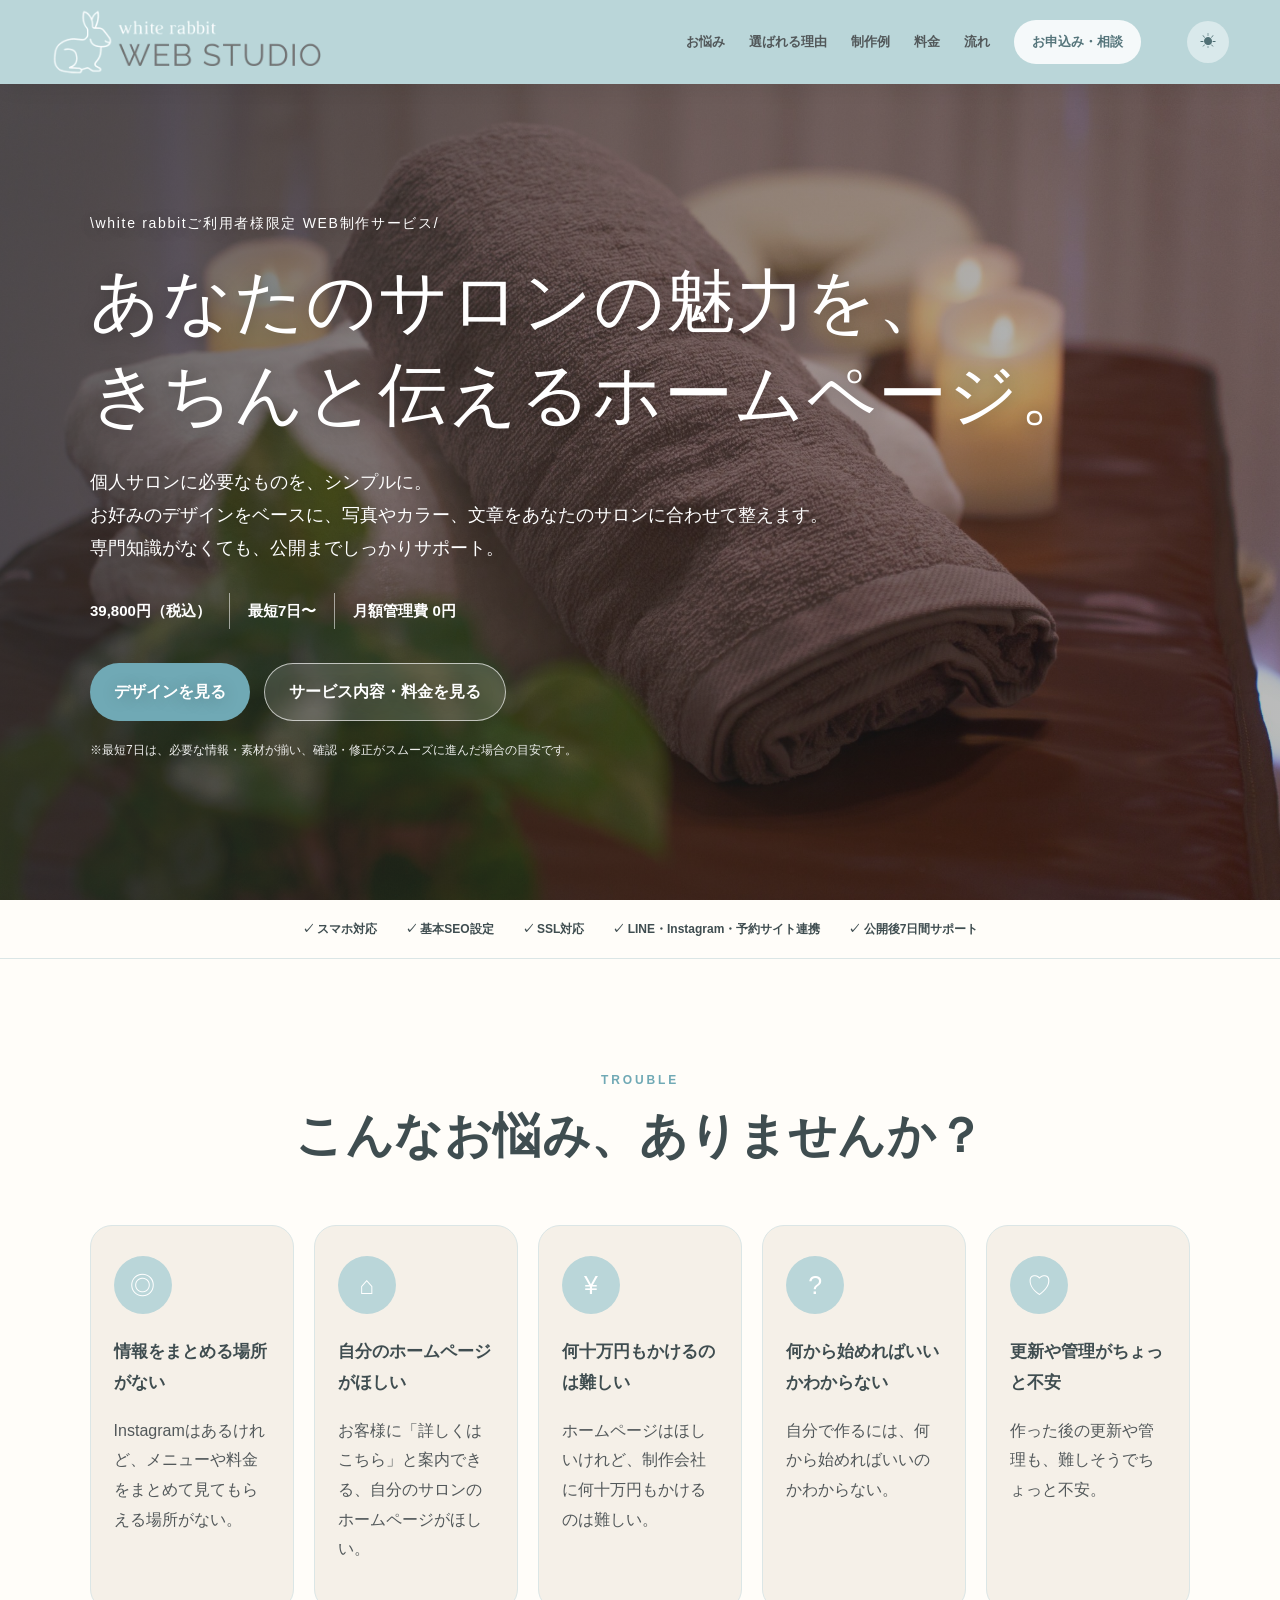
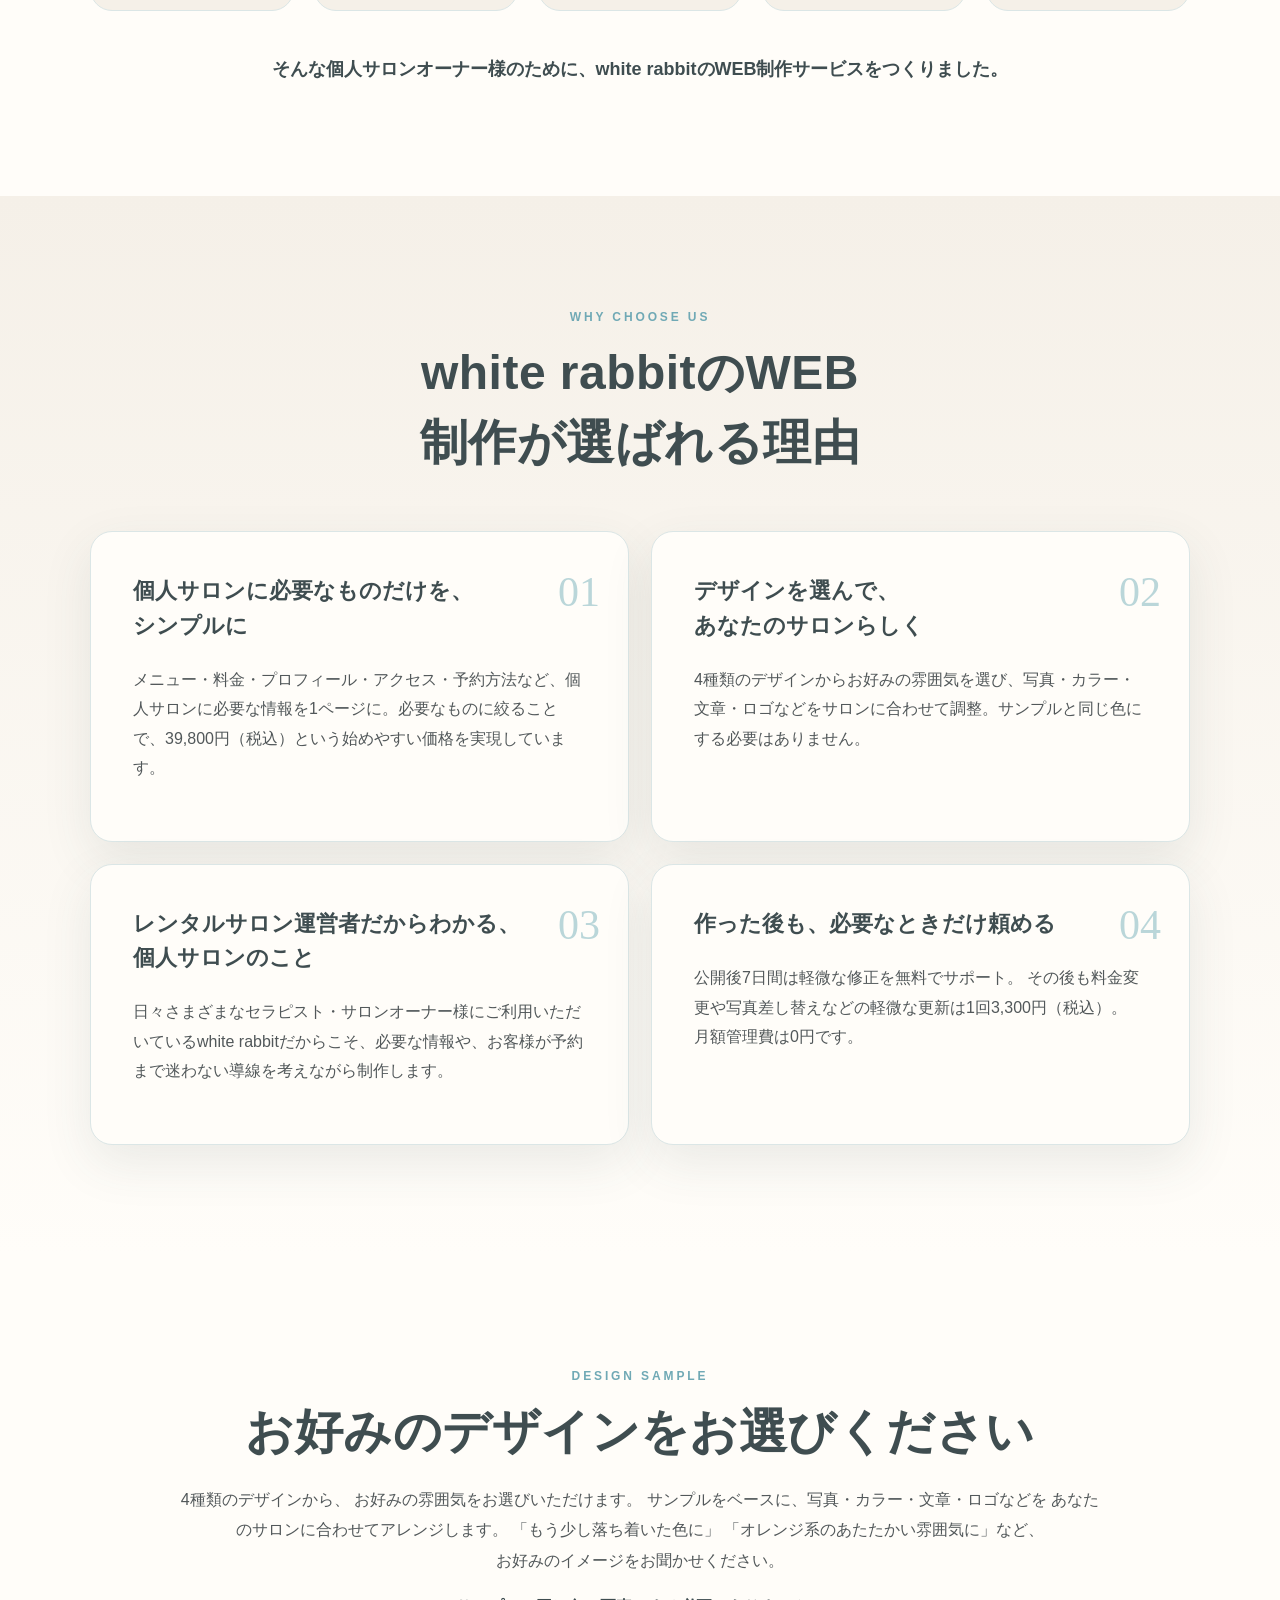
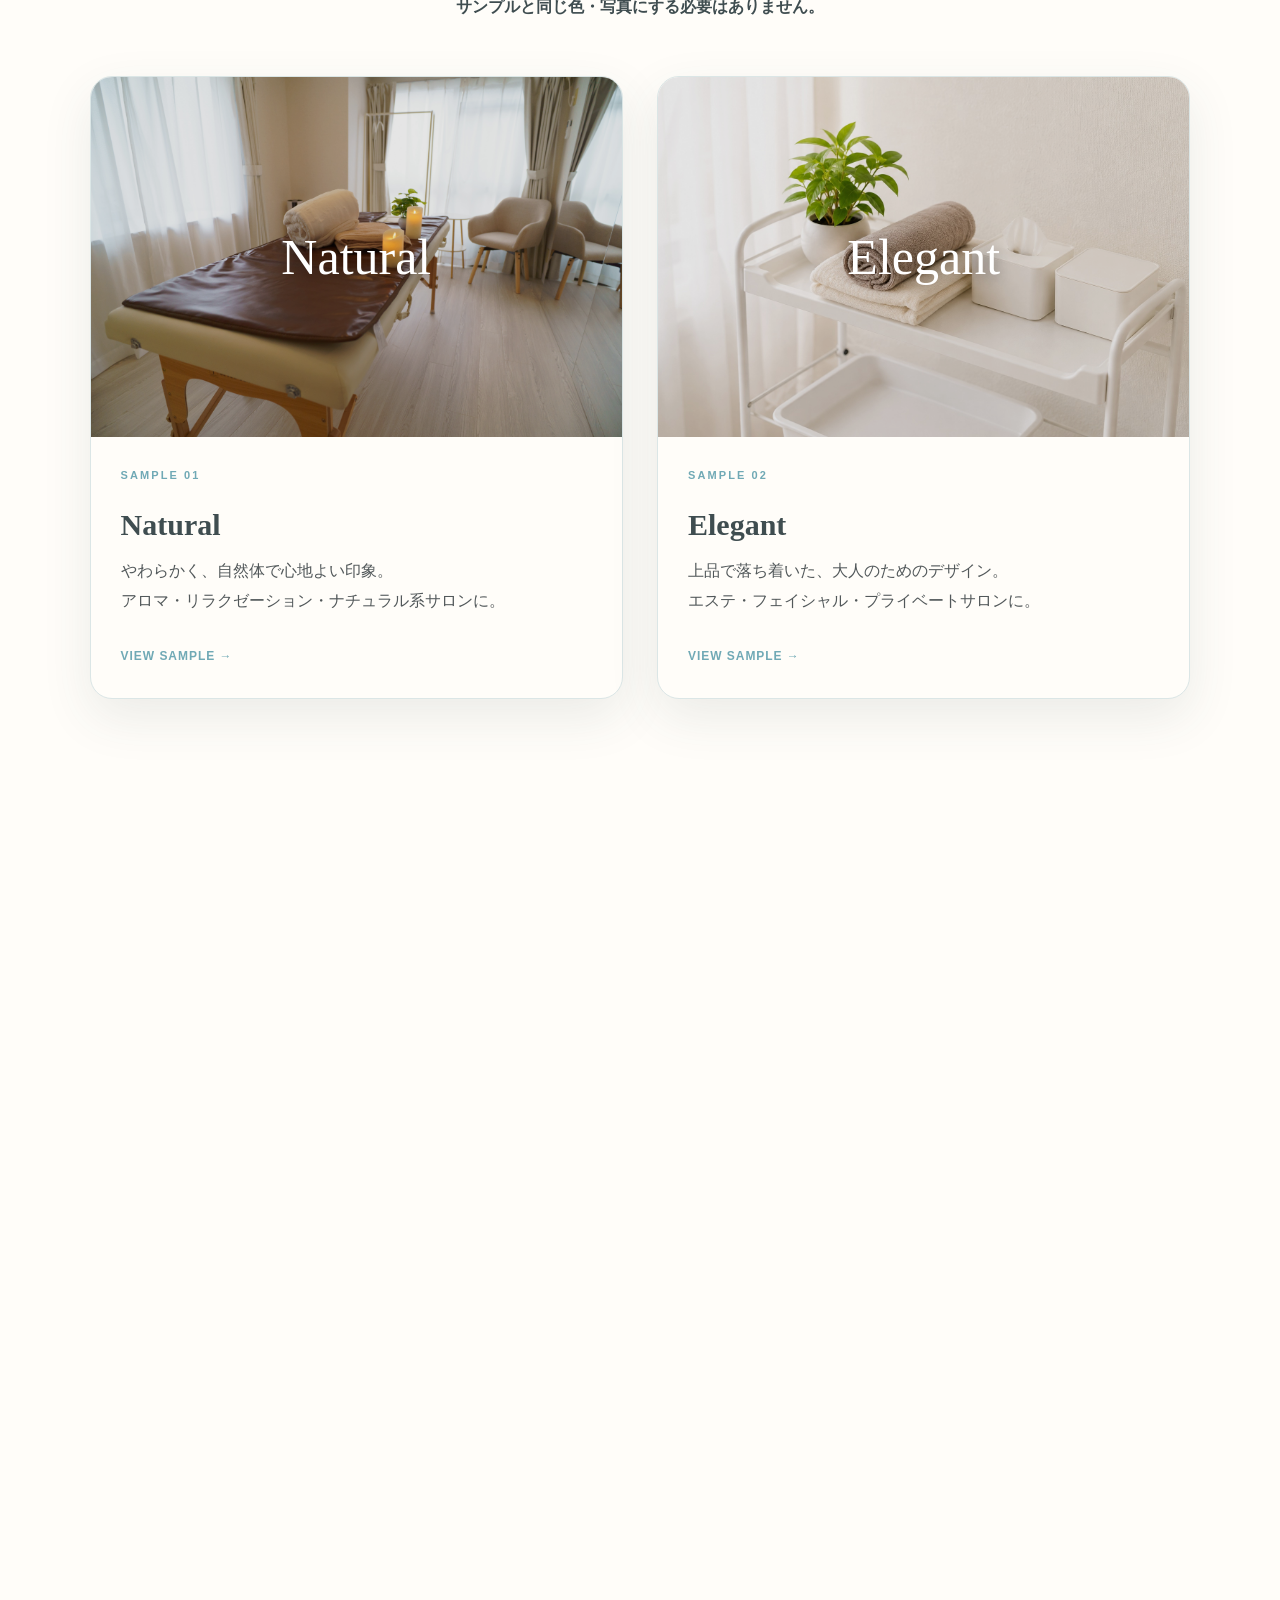
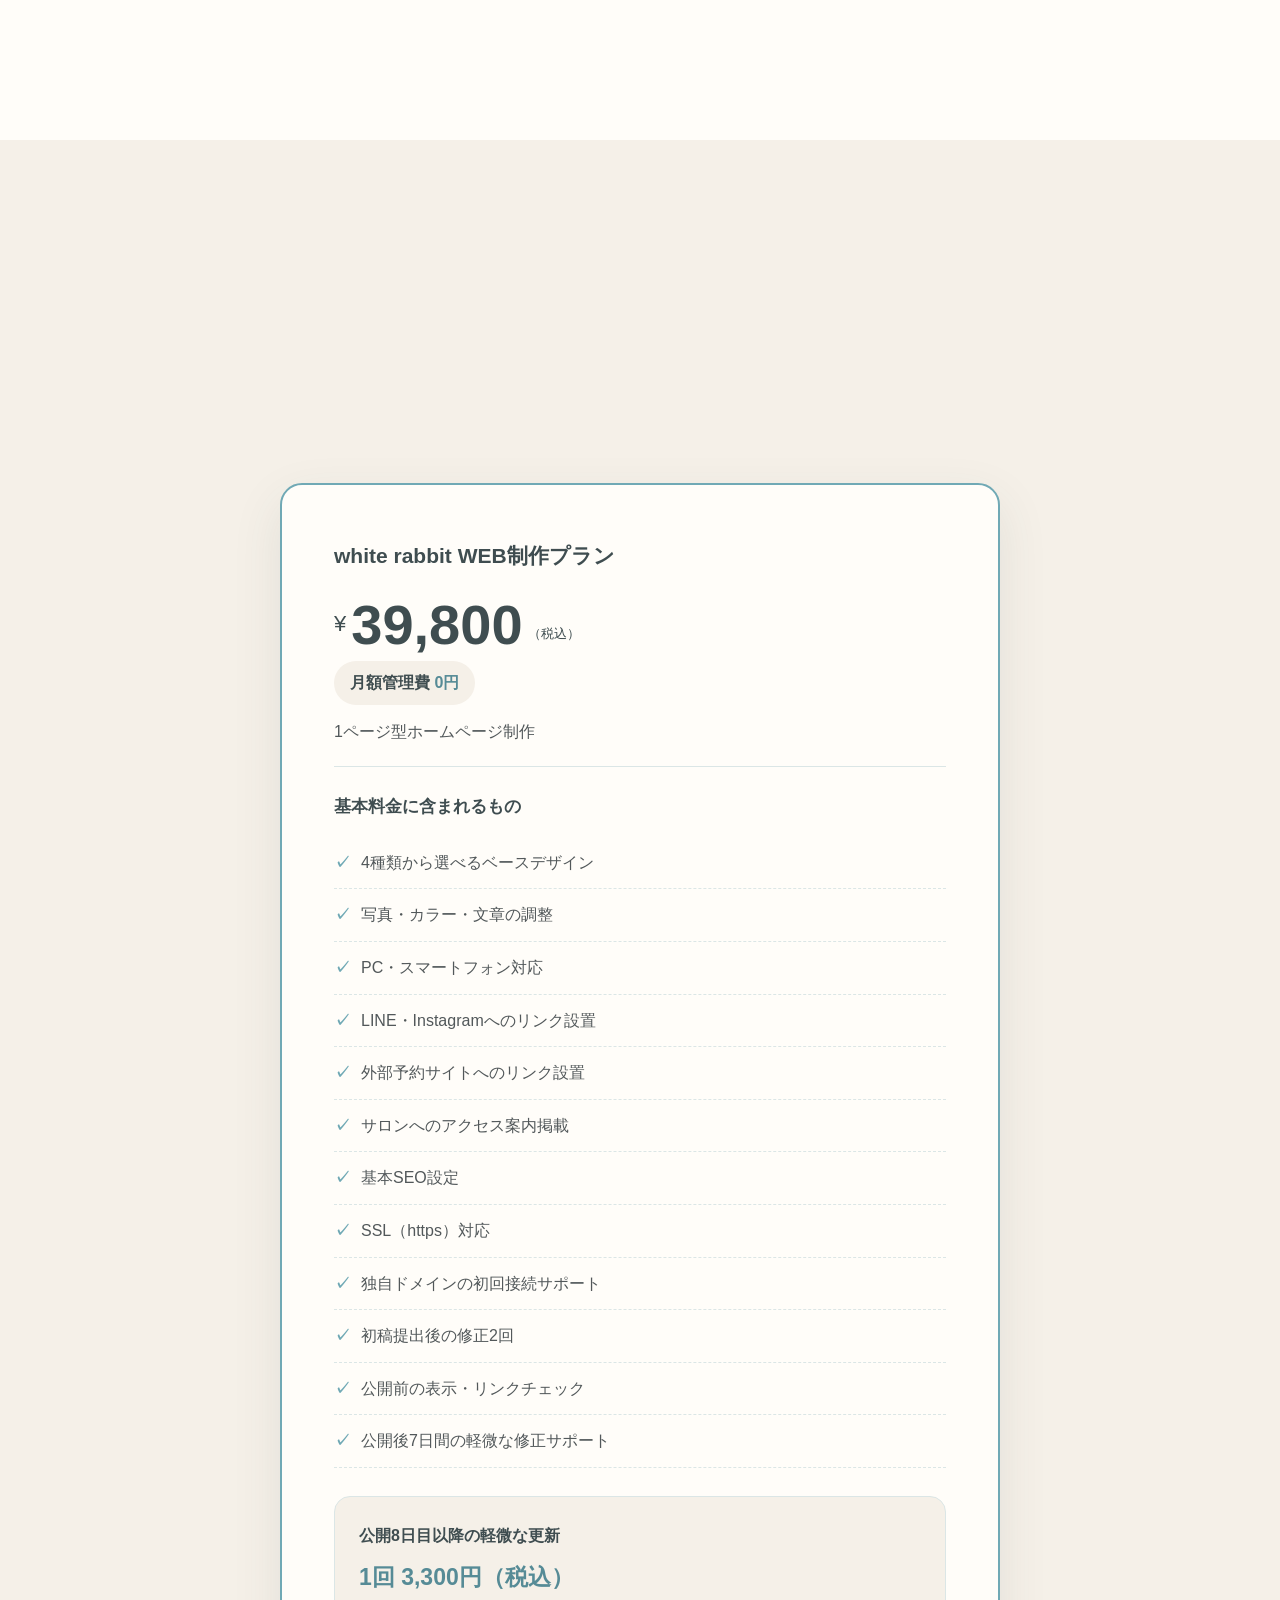
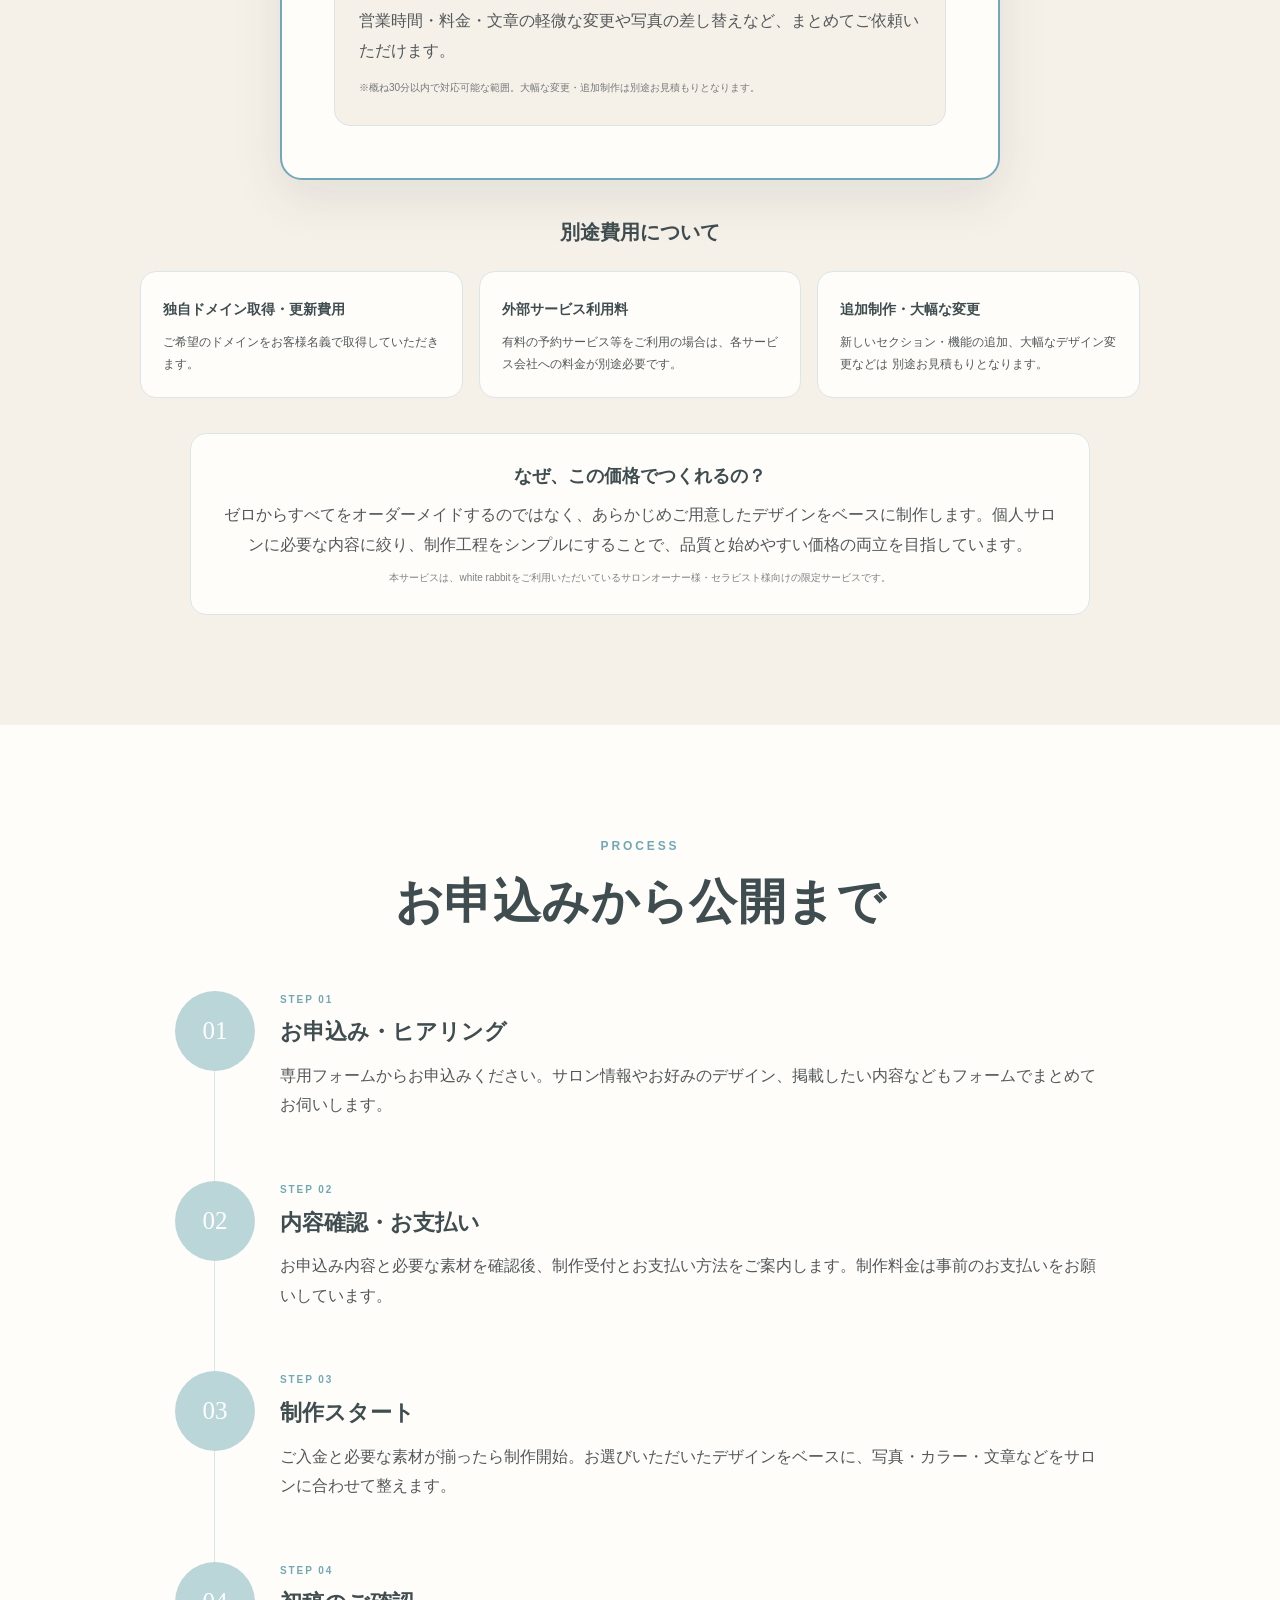
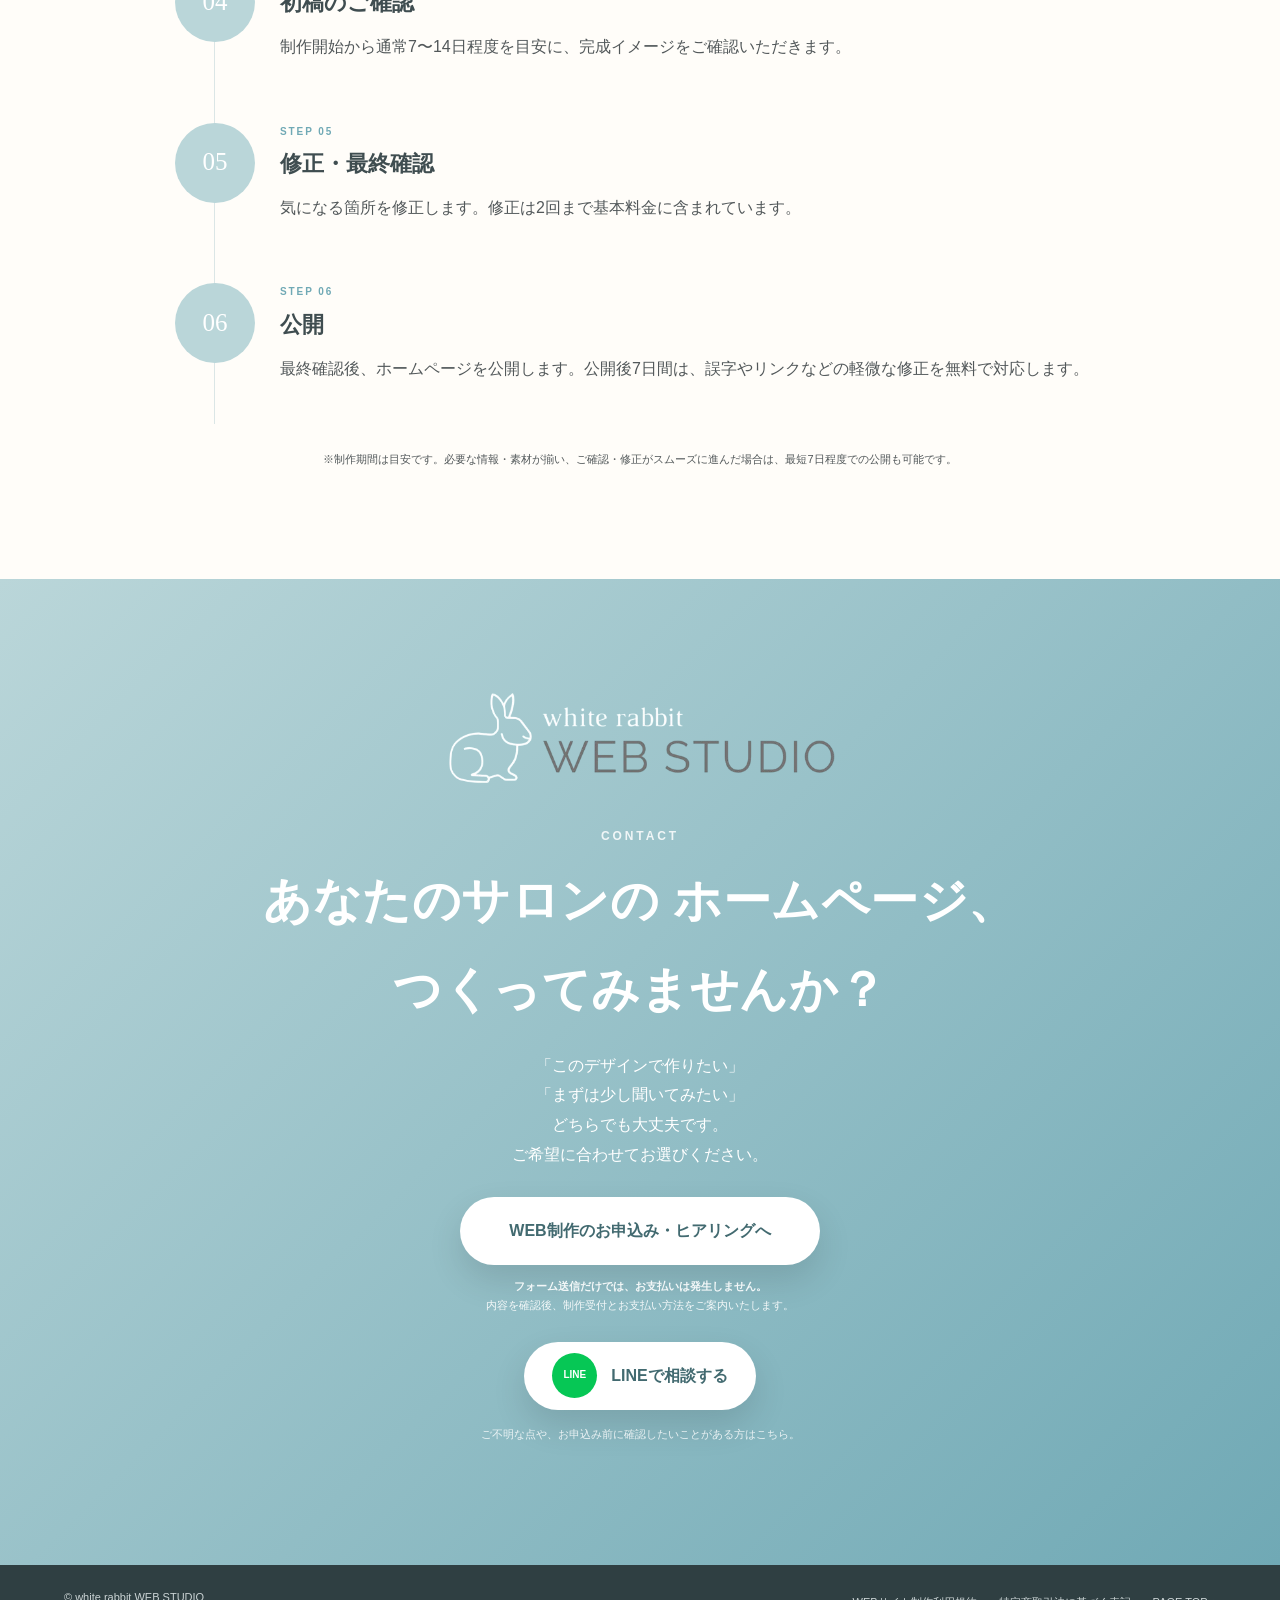
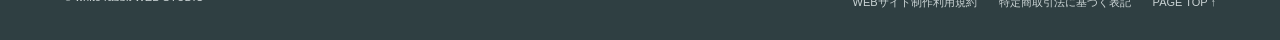
==== index.html @ 70eaac0b "Update index.html" ====
<!DOCTYPE html>
<html lang="ja" data-theme="light">
<head>
  <meta charset="UTF-8" />
  <meta name="viewport" content="width=device-width, initial-scale=1.0" />
  <meta name="description" content="white rabbit WEB STUDIO｜white rabbitご利用者様限定。個人サロンのための買い切りWEB制作サービス。" />
  <title>white rabbit WEB STUDIO</title>
  <link rel="stylesheet" href="style.css" />
</head>
<body id="top">
  <header class="site-header">
    <a class="logo-link" href="#top" aria-label="white rabbit WEB STUDIO トップへ">
      <img src="logo.png" alt="white rabbit WEB STUDIO" class="logo" />
    </a>
    <nav class="desktop-nav" aria-label="メインナビゲーション">
      <a href="#trouble">お悩み</a><a href="#why">選ばれる理由</a><a href="#design">制作例</a><a href="#price">料金</a><a href="#process">流れ</a><a href="#contact" class="nav-cta">お申込み・相談</a>
    </nav>
    <div class="header-actions">
      <button class="theme-toggle" id="themeToggle" type="button" aria-label="ダークモードに切り替える"><span class="sun">☀</span><span class="moon">☾</span></button>
      <button class="menu-toggle" id="menuToggle" type="button" aria-label="メニューを開く" aria-expanded="false">☰</button>
    </div>
  </header>
  <div class="mobile-menu" id="mobileMenu">
    <a href="#trouble">お悩み</a><a href="#why">選ばれる理由</a><a href="#design">制作例</a><a href="#price">料金</a><a href="#process">流れ</a><a href="#contact">お申込み・相談</a>
  </div>

  <main>
    <section class="hero">
      <div class="hero-bg" aria-hidden="true"></div><div class="hero-overlay" aria-hidden="true"></div>
      <div class="hero-content reveal">
        <p class="hero-kicker">\white rabbitご利用者様限定 WEB制作サービス/</p>
        <h1>
  あなたのサロンの魅力を、<br>
  <span>きちんと伝える<br class="sp-only">ホームページ。</span>
</h1>
        <p class="hero-sub">個人サロンに必要なものを、シンプルに。<br class="sp-hide">お好みのデザインをベースに、写真やカラー、文章をあなたのサロンに合わせて整えます。<br class="sp-hide">専門知識がなくても、公開までしっかりサポート。</p>
        <div class="hero-facts" aria-label="サービス概要"><strong>39,800円（税込）</strong><span>最短7日〜</span><span>月額管理費 0円</span></div>
        <div class="hero-buttons"><a class="btn btn-primary" href="#design">デザインを見る</a><a class="btn btn-glass" href="#price">サービス内容・料金を見る</a></div>
        <p class="hero-note">※最短7日は、必要な情報・素材が揃い、確認・修正がスムーズに進んだ場合の目安です。</p>
      </div>
    </section>
    <div class="feature-strip"><span>✓ スマホ対応</span><span>✓ 基本SEO設定</span><span>✓ SSL対応</span><span>✓ LINE・Instagram・予約サイト連携</span><span>✓ 公開後7日間サポート</span></div>

    <section class="section section-light" id="trouble">
      <div class="section-heading reveal"><p class="en">TROUBLE</p><h2>こんなお悩み、ありませんか？</h2></div>
      <div class="trouble-grid trouble-grid-five">
        <article class="trouble-card reveal"><div class="icon">◎</div><h3>情報をまとめる場所がない</h3><p>Instagramはあるけれど、メニューや料金をまとめて見てもらえる場所がない。</p></article>
        <article class="trouble-card reveal"><div class="icon">⌂</div><h3>自分のホームページがほしい</h3><p>お客様に「詳しくはこちら」と案内できる、自分のサロンのホームページがほしい。</p></article>
        <article class="trouble-card reveal"><div class="icon">¥</div><h3>何十万円もかけるのは難しい</h3><p>ホームページはほしいけれど、制作会社に何十万円もかけるのは難しい。</p></article>
        <article class="trouble-card reveal"><div class="icon">?</div><h3>何から始めればいいかわからない</h3><p>自分で作るには、何から始めればいいのかわからない。</p></article>
        <article class="trouble-card reveal"><div class="icon">♡</div><h3>更新や管理がちょっと不安</h3><p>作った後の更新や管理も、難しそうでちょっと不安。</p></article>
      </div>
      <p class="trouble-answer reveal">そんな個人サロンオーナー様のために、<br class="sp-only">white rabbitのWEB制作サービスをつくりました。</p>
    </section>

    <section class="section why-section" id="why">
      <div class="section-heading reveal">
  <p class="en">WHY CHOOSE US</p>
  <h2><span class="brand-nowrap">white rabbitの</span><br class="sp-only">WEB制作が選ばれる理由</h2>
</div>
      <div class="why-grid">
        <article class="why-card reveal"><span class="number">01</span><h3>個人サロンに必要なものだけを、<br class="pc-only"><br class="sp-only">シンプルに</h3><p>メニュー・料金・プロフィール・アクセス・予約方法など、個人サロンに必要な情報を1ページに。必要なものに絞ることで、39,800円（税込）という始めやすい価格を実現しています。</p></article>
        <article class="why-card reveal"><span class="number">02</span><h3>デザインを選んで、<br class="pc-only"><br class="sp-only">あなたのサロンらしく</h3><p>4種類のデザインからお好みの雰囲気を選び、写真・カラー・文章・ロゴなどをサロンに合わせて調整。サンプルと同じ色にする必要はありません。</p></article>
        <article class="why-card reveal"><span class="number">03</span><h3>レンタルサロン運営者だから<br class="sp-only">わかる、個人サロンのこと</h3><p>日々さまざまなセラピスト・サロンオーナー様にご利用いただいているwhite rabbitだからこそ、必要な情報や、お客様が予約まで迷わない導線を考えながら制作します。</p></article>
        <article class="why-card reveal"><span class="number">04</span><h3>作った後も、<br class="sp-only">必要なときだけ頼める</h3><p>
  公開後7日間は軽微な修正を無料でサポート。
  その後も料金変更や写真差し替えなどの軽微な更新は1回3,300円（税込）。
  月額管理費は0円です。
</p></article>
      </div>
    </section>

    <section class="section design-section" id="design">
      <div class="section-heading reveal"><p class="en">DESIGN SAMPLE</p><h2>お好みのデザインを<br class="sp-only">お選びください</h2><p>
  4種類のデザインから、<br class="sp-only">
  お好みの雰囲気をお選びいただけます。<br class="sp-only">
  サンプルをベースに、写真・カラー・文章・ロゴなどを<br class="sp-only">
  あなたのサロンに合わせてアレンジします。
  「もう少し落ち着いた色に」<br class="sp-only">
  「オレンジ系のあたたかい雰囲気に」など、<br class="pc-only">
  お好みのイメージをお聞かせください。
</p><p class="design-emphasis">サンプルと同じ色・写真にする必要はありません。</p></div>
      <div class="design-grid">
        <a class="design-card reveal" href="samples/natural/"><div class="design-image natural"><span>Natural</span></div><div class="design-info"><p class="style-no">SAMPLE 01</p><h3>Natural</h3><p>やわらかく、自然体で心地よい印象。<br>アロマ・リラクゼーション・ナチュラル系サロンに。</p><span class="view-link">VIEW SAMPLE →</span></div></a>
        <a class="design-card reveal" href="samples/elegant/"><div class="design-image elegant"><span>Elegant</span></div><div class="design-info"><p class="style-no">SAMPLE 02</p><h3>Elegant</h3><p>上品で落ち着いた、大人のためのデザイン。<br>エステ・フェイシャル・プライベートサロンに。</p><span class="view-link">VIEW SAMPLE →</span></div></a>
        <a class="design-card reveal" href="samples/clean/"><div class="design-image clean"><span>Clean</span></div><div class="design-info"><p class="style-no">SAMPLE 03</p><h3>Clean</h3><p>清潔感と信頼感を大切にした、すっきりとしたデザイン。<br>整体・ボディケア・メンズ対応サロンにも。</p><span class="view-link">VIEW SAMPLE →</span></div></a>
        <a class="design-card reveal" href="samples/feminine/"><div class="design-image feminine"><span>Feminine</span></div><div class="design-info"><p class="style-no">SAMPLE 04</p><h3>Feminine</h3><p>やさしく華やかな、女性らしさを感じるデザイン。<br>ネイル・まつげ・美容系サロンに。</p><span class="view-link">VIEW SAMPLE →</span></div></a>
      </div>
      <p class="design-caption reveal">※上記はイメージです。業種にかかわらず、お好きなデザインをお選びいただけます。</p>
      <div class="sample-custom-note reveal"><span>FOR YOUR SALON</span><strong>同じデザインでも、仕上がりはあなたのサロンらしく。</strong><p>サロンの写真、ロゴ、メニュー、ブランドカラーなどを反映して制作します。「ロゴがない」「どんな色が合うかわからない」「文章をうまくまとめられない」という場合も、ヒアリング内容をもとに一緒に整えていきます。</p><small>※ロゴの新規制作は基本料金に含まれません。</small></div>
    </section>

    <section class="section price-section" id="price">
      <div class="section-heading reveal"><p class="en">PRICE</p><h2>わかりやすい、<br class="sp-only">買い切り料金</h2><p>
  個人サロンに必要な機能をまとめて、<br>
  追加料金を気にせず始められる<br class="sp-only">
  シンプルな料金プランにしました。
</p></div>
      <div class="price-grid price-grid-single">
        <article class="price-card featured reveal">
          <p class="plan-name">white rabbit WEB制作プラン</p>
          <div class="price"><span>¥</span><strong>39,800</strong><small>（税込）</small></div>
          <p class="monthly-zero">月額管理費 <strong>0円</strong></p><p class="initial">1ページ型ホームページ制作</p>
          <p class="included-title">基本料金に含まれるもの</p>
          <ul><li>4種類から選べるベースデザイン</li><li>写真・カラー・文章の調整</li><li>PC・スマートフォン対応</li><li>LINE・Instagramへのリンク設置</li><li>外部予約サイトへのリンク設置</li><li>サロンへのアクセス案内掲載</li><li>基本SEO設定</li><li>SSL（https）対応</li><li>独自ドメインの初回接続サポート</li><li>初稿提出後の修正2回</li><li>公開前の表示・リンクチェック</li><li>公開後7日間の軽微な修正サポート</li></ul>
          <div class="aftercare-box"><strong>公開8日目以降の軽微な更新</strong><span>1回 3,300円（税込）</span><p>営業時間・料金・文章の軽微な変更や写真の差し替えなど、まとめてご依頼いただけます。</p><small>※概ね30分以内で対応可能な範囲。大幅な変更・追加制作は別途お見積もりとなります。</small></div>
        </article>
      </div>
      <div class="extra-costs reveal"><h3>別途費用について</h3><div class="extra-cost-grid"><div><strong>独自ドメイン取得・更新費用</strong><p>ご希望のドメインをお客様名義で取得していただきます。</p></div><div><strong>外部サービス利用料</strong><p>有料の予約サービス等をご利用の場合は、各サービス会社への料金が別途必要です。</p></div><div><strong>追加制作・大幅な変更</strong><p>
  新しいセクション・機能の追加、大幅なデザイン変更などは
  別途お見積もりとなります。
</p></div></div></div>
      <div class="price-note reveal"><strong>なぜ、この価格でつくれるの？</strong><p>ゼロからすべてをオーダーメイドするのではなく、あらかじめご用意したデザインをベースに制作します。個人サロンに必要な内容に絞り、制作工程をシンプルにすることで、品質と始めやすい価格の両立を目指しています。</p><small>本サービスは、white rabbitをご利用いただいているサロンオーナー様・セラピスト様向けの限定サービスです。</small></div>
    </section>

    <section class="section process-section" id="process">
      <div class="section-heading reveal"><p class="en">PROCESS</p><h2>お申込みから公開まで</h2></div>
      <div class="process-list">
        <article class="process-step reveal"><div class="step-number">01</div><div><p class="step-label">STEP 01</p><h3>お申込み・ヒアリング</h3><p>専用フォームからお申込みください。サロン情報やお好みのデザイン、掲載したい内容などもフォームでまとめてお伺いします。</p></div></article>
        <article class="process-step reveal"><div class="step-number">02</div><div><p class="step-label">STEP 02</p><h3>内容確認・お支払い</h3><p>お申込み内容と必要な素材を確認後、制作受付とお支払い方法をご案内します。制作料金は事前のお支払いをお願いしています。</p></div></article>
        <article class="process-step reveal"><div class="step-number">03</div><div><p class="step-label">STEP 03</p><h3>制作スタート</h3><p>ご入金と必要な素材が揃ったら制作開始。お選びいただいたデザインをベースに、写真・カラー・文章などをサロンに合わせて整えます。</p></div></article>
        <article class="process-step reveal"><div class="step-number">04</div><div><p class="step-label">STEP 04</p><h3>初稿のご確認</h3><p>制作開始から通常7〜14日程度を目安に、完成イメージをご確認いただきます。</p></div></article>
        <article class="process-step reveal"><div class="step-number">05</div><div><p class="step-label">STEP 05</p><h3>修正・最終確認</h3><p>気になる箇所を修正します。修正は2回まで基本料金に含まれています。</p></div></article>
        <article class="process-step reveal"><div class="step-number">06</div><div><p class="step-label">STEP 06</p><h3>公開</h3><p>
  最終確認後、ホームページを公開します。公開後7日間は、誤字やリンクなどの軽微な修正を無料で対応します。
</p></div></article>
      </div>
      <p class="process-note reveal">※制作期間は目安です。必要な情報・素材が揃い、ご確認・修正がスムーズに進んだ場合は、最短7日程度での公開も可能です。</p>
    </section>

    <section class="contact-section" id="contact">
      <div class="contact-inner reveal"><img src="logo.png" alt="white rabbit WEB STUDIO" class="contact-logo" /><p class="en">CONTACT</p><h2>
  あなたのサロンの<br class="sp-only">
  ホームページ、<br>
  つくってみませんか？
</h2><p>「このデザインで作りたい」<br>
「まずは少し聞いてみたい」<br>
どちらでも大丈夫です。<br>
ご希望に合わせてお選びください。</p>
        <div class="contact-actions">
          <!-- 申込フォーム完成後、href を差し替えてください -->
          <a href="#" class="apply-button" id="applyButton">WEB制作のお申込み・ヒアリングへ</a>
          <p class="apply-note"><strong>フォーム送信だけでは、お支払いは発生しません。</strong><br>内容を確認後、制作受付とお支払い方法をご案内いたします。</p>
          <!-- LINE URL完成後、href を差し替えてください -->
          <a href="#" class="line-button" id="lineButton"><span class="line-icon">LINE</span>LINEで相談する</a>
          <p class="contact-note">ご不明な点や、お申込み前に確認したいことがある方はこちら。</p>
        </div>
      </div>
    </section>
  </main>

  <footer><p>© white rabbit WEB STUDIO</p><div class="footer-links"><a href="#" class="legal-link">WEBサイト制作利用規約</a><a href="#" class="legal-link">特定商取引法に基づく表記</a><a href="#top">PAGE TOP ↑</a></div></footer>
  <script src="script.js"></script>
</body>
</html>
---- style.css ----
/* white rabbit WEB STUDIO v5
   GitHub直下構成:
   index.html
   style.css
   script.js
   logo.png
   DSC04399.jpg
*/
:root{
  --header:#bad6d9;
  --accent:#70a9b5;
  --accent-dark:#568b96;
  --beige:#f5f0e8;
  --beige-deep:#e8ded0;
  --paper:#fffdf9;
  --text:#52585a;
  --heading:#3f4d50;
  --line:#dbe6e6;
  --shadow:0 18px 50px rgba(58,76,79,.10);
  --radius:22px;
}

html[data-theme="dark"]{
  --header:#354e53;
  --accent:#86bdc6;
  --accent-dark:#a7d1d7;
  --beige:#242728;
  --beige-deep:#343232;
  --paper:#191c1d;
  --text:#d9dddd;
  --heading:#f5f1e9;
  --line:#384245;
  --shadow:0 18px 50px rgba(0,0,0,.25);
}

*{box-sizing:border-box}
html{scroll-behavior:smooth}
body{
  margin:0;
  font-family:"Hiragino Kaku Gothic ProN","Yu Gothic",Meiryo,sans-serif;
  color:var(--text);
  background:var(--paper);
  line-height:1.85;
  transition:background .3s,color .3s;
}
a{color:inherit;text-decoration:none}
img{max-width:100%;display:block}
button{font:inherit}
h1,h2,h3,p{margin-top:0}
h1{font-family:"Hiragino Mincho ProN","Yu Mincho",YuMincho,serif}
h2{font-family:"Hiragino Kaku Gothic ProN","Yu Gothic",Meiryo,sans-serif;font-weight:700;letter-spacing:.01em}
section{scroll-margin-top:85px}

/* header */
.site-header{
  height:84px;
  background:var(--header);
  display:flex;
  align-items:center;
  justify-content:space-between;
  padding:8px clamp(18px,4vw,60px);
  position:sticky;
  top:0;
  z-index:1000;
  box-shadow:0 4px 20px rgba(0,0,0,.06);
}
.logo{width:270px;height:auto}
.desktop-nav{display:flex;gap:24px;align-items:center;font-size:13px;font-weight:700}
.desktop-nav a{position:relative}
.desktop-nav a:not(.nav-cta)::after{
  content:"";position:absolute;left:0;right:100%;bottom:-6px;height:2px;background:#fff;transition:.25s
}
.desktop-nav a:hover::after{right:0}
.nav-cta{padding:10px 18px;border-radius:999px;background:rgba(255,255,255,.86);color:#55757b}
.header-actions{display:flex;gap:8px;align-items:center}
.theme-toggle,.menu-toggle{
  border:0;background:rgba(255,255,255,.45);color:#4f6f74;
  width:42px;height:42px;border-radius:50%;cursor:pointer
}
.menu-toggle{display:none;font-size:20px}
.theme-toggle .moon{display:none}
html[data-theme="dark"] .theme-toggle .sun{display:none}
html[data-theme="dark"] .theme-toggle .moon{display:inline}
.mobile-menu{display:none}

/* hero */
.hero{min-height:calc(100vh - 84px);position:relative;display:grid;place-items:center;overflow:hidden}
.hero-bg{
  position:absolute;inset:0;
  background-image:url("DSC04399.jpg");
  background-size:cover;
  background-position:center 48%;
  transform:scale(1.02)
}
.hero-overlay{
  position:absolute;inset:0;
  background:linear-gradient(90deg,rgba(38,45,45,.68) 0%,rgba(45,47,44,.45) 48%,rgba(28,31,30,.30) 100%)
}
.hero-content{
  position:relative;color:#fff;width:min(1120px,88vw);padding:90px 0;
  text-shadow:0 2px 16px rgba(0,0,0,.25)
}
.hero-kicker{font-size:14px;letter-spacing:.12em;margin-bottom:18px}
.hero h1{font-family:"Hiragino Mincho ProN","Yu Mincho",YuMincho,serif;font-size:clamp(38px,5.4vw,74px);line-height:1.35;font-weight:500;margin-bottom:24px;letter-spacing:.015em}
.hero h1 span{display:inline-block}
.hero-sub{font-size:clamp(15px,1.5vw,18px);max-width:790px}
.hero-buttons{display:flex;gap:14px;flex-wrap:wrap;margin-top:34px}
.hero-note{font-size:12px;margin-top:18px;opacity:.92}

/* shared */
.section{padding:110px clamp(22px,7vw,110px)}
.section-light{background:var(--paper)}
.section-heading{text-align:center;max-width:850px;margin:0 auto 54px}
.section-heading .en,.contact-inner .en{
  margin:0 0 10px;color:var(--accent);font-size:12px;font-weight:800;letter-spacing:.24em
}
.section-heading h2{color:var(--heading);font-size:clamp(30px,4vw,48px);line-height:1.45;margin-bottom:18px;font-weight:700;letter-spacing:.01em;text-align:center;text-wrap:balance}
.section-heading>p:last-child{max-width:700px;margin-inline:auto}
.btn{
  display:inline-flex;align-items:center;justify-content:center;
  min-height:50px;padding:13px 24px;border-radius:999px;font-weight:800;
  transition:transform .2s,box-shadow .2s,background .2s
}
.btn:hover{transform:translateY(-2px);box-shadow:0 10px 24px rgba(0,0,0,.12)}
.btn-primary{background:var(--accent);color:#fff}
.btn-outline{border:1px solid var(--accent);color:var(--accent);background:transparent}
.btn-glass{background:rgba(255,255,255,.14);border:1px solid rgba(255,255,255,.65);color:#fff;backdrop-filter:blur(8px)}
.full{width:100%;margin-top:25px}

/* trouble */
.trouble-grid{display:grid;grid-template-columns:repeat(4,1fr);gap:20px;max-width:1200px;margin:auto}
.trouble-card{
  padding:34px 28px;background:var(--beige);border-radius:var(--radius);
  border:1px solid var(--line);transition:.25s
}
.trouble-card:hover{transform:translateY(-5px);box-shadow:var(--shadow)}
.trouble-card .icon{
  width:58px;height:58px;border-radius:50%;display:grid;place-items:center;
  background:var(--header);color:#fff;font-size:25px;margin-bottom:22px
}
.trouble-card h3{color:var(--heading);font-size:18px}

/* why */
.why-section{background:linear-gradient(180deg,var(--beige),var(--paper))}
.why-grid{display:grid;grid-template-columns:repeat(2,1fr);gap:22px;max-width:1100px;margin:auto}
.why-card{
  position:relative;padding:42px;background:var(--paper);border-radius:var(--radius);
  border:1px solid var(--line);box-shadow:var(--shadow)
}
.number{
  font-family:Georgia,serif;font-size:42px;color:var(--header);position:absolute;top:22px;right:28px
}
.why-card h3{color:var(--heading);font-size:22px;line-height:1.55;padding-right:60px}

/* design */
.design-section{background:var(--paper)}
.design-grid{display:grid;grid-template-columns:repeat(2,1fr);gap:34px;max-width:1120px;margin:auto}
.design-card{
  overflow:hidden;background:var(--paper);border:1px solid var(--line);border-radius:var(--radius);
  box-shadow:var(--shadow);transition:.3s
}
.design-card:hover{transform:translateY(-6px)}
.design-image{
  height:360px;
  position:relative;
  display:grid;
  place-items:center;
  background-size:cover;
  background-position:center;
}

/* 各サンプルサイトの紹介画像 */
.design-image.natural{
  background-image:
    linear-gradient(rgba(0,0,0,.10),rgba(0,0,0,.10)),
    url("sample-natural.jpg");
}

.design-image.elegant{
  background-image:
    linear-gradient(rgba(0,0,0,.10),rgba(0,0,0,.10)),
    url("sample-elegant.jpg");
}

.design-image.clean{
  background-image:
    linear-gradient(rgba(0,0,0,.10),rgba(0,0,0,.10)),
    url("sample-clean.jpg");

  background-position: 50% center;
}

.design-image.feminine{
  background-image:
    linear-gradient(rgba(0,0,0,.10),rgba(0,0,0,.10)),
    url("sample-feminine.jpg");
}

.design-image span{
  font-family:Georgia,serif;
  font-size:50px;
  color:#fff;
  text-shadow:0 2px 14px rgba(0,0,0,.35);
}.design-info{padding:28px 30px}
.style-no{font-size:11px;letter-spacing:.19em;color:var(--accent);font-weight:800}
.design-info h3{font-family:Georgia,serif;font-size:30px;color:var(--heading);margin-bottom:4px}
.view-link{display:inline-block;margin-top:14px;color:var(--accent);font-size:12px;font-weight:800;letter-spacing:.08em}
.placeholder-note{text-align:center;font-size:12px;margin:28px auto 0;max-width:700px;color:#888}

/* price */
.price-section{background:var(--beige)}
.price-grid{display:grid;grid-template-columns:repeat(2,minmax(0,480px));gap:28px;justify-content:center}
.price-card{
  position:relative;background:var(--paper);padding:45px;border-radius:var(--radius);
  border:1px solid var(--line);box-shadow:var(--shadow)
}
.price-card.featured{border:2px solid var(--accent)}
.popular{
  position:absolute;top:-16px;left:50%;transform:translateX(-50%);
  background:var(--accent);color:#fff;padding:6px 24px;border-radius:999px;font-size:12px;font-weight:800
}
.plan-name{font-size:21px;font-weight:800;color:var(--heading)}
.price{display:flex;align-items:flex-end;gap:5px;color:var(--heading);margin:18px 0 8px}
.price span{font-size:22px;margin-bottom:9px}.price strong{font-size:56px;line-height:1}.price small{font-size:13px;margin-bottom:7px}
.initial{padding-bottom:20px;border-bottom:1px solid var(--line)}
.price-card ul{list-style:none;padding:10px 0 0;margin:0}
.price-card li{padding:11px 0 11px 27px;position:relative;border-bottom:1px dashed var(--line)}
.price-card li::before{content:"✓";position:absolute;left:0;color:var(--accent);font-weight:900}
.price-note{
  max-width:900px;margin:35px auto 0;text-align:center;background:var(--paper);
  border:1px solid var(--line);padding:26px 32px;border-radius:16px
}
.price-note strong{color:var(--heading);font-size:18px}.price-note p{margin:7px 0 0}

/* process */
.process-section{background:var(--paper)}
.process-list{max-width:930px;margin:auto;position:relative}
.process-list::before{content:"";position:absolute;left:39px;top:20px;bottom:20px;width:1px;background:var(--line)}
.process-step{display:grid;grid-template-columns:80px 1fr;gap:25px;position:relative;padding:0 0 45px}
.step-number{
  width:80px;height:80px;border-radius:50%;background:var(--header);color:#fff;
  display:grid;place-items:center;font-family:Georgia,serif;font-size:25px;z-index:1
}
.step-label{font-size:10px;letter-spacing:.19em;color:var(--accent);font-weight:800;margin-bottom:3px}
.process-step h3{font-size:22px;color:var(--heading);margin-bottom:8px}

/* contact */
.contact-section{
  padding:110px 22px;background:linear-gradient(135deg,var(--header),var(--accent));
  text-align:center;color:#fff
}
.contact-inner{max-width:780px;margin:auto}
.contact-logo{width:min(390px,75vw);margin:0 auto 38px}
.contact-inner .en{color:#fff;opacity:.85}
.contact-inner h2{font-size:clamp(32px,4vw,48px);color:#fff;margin-bottom:16px;font-family:"Hiragino Kaku Gothic ProN","Yu Gothic",Meiryo,sans-serif;font-weight:700;letter-spacing:.01em}
.line-button{
  display:inline-flex;
  gap:14px;
  align-items:center;
  justify-content:center;
  min-height:68px;
  margin-top:30px;
  background:#fff;
  color:#426a70;
  padding:0 28px;
  border-radius:999px;
  font-weight:900;
  box-shadow:0 15px 35px rgba(0,0,0,.12);
  transition:.2s;
}
.line-button:hover{transform:translateY(-3px)}
.line-icon{display:grid;place-items:center;background:#06c755;color:#fff;width:45px;height:45px;border-radius:50%;font-size:10px}
.contact-note{font-size:11px;margin-top:14px;opacity:.82}
footer{
  display:flex;justify-content:space-between;align-items:center;padding:22px clamp(20px,5vw,70px);
  font-size:11px;background:#2f3f42;color:#cbd4d5
}

/* reveal */
.reveal{opacity:0;transform:translateY(24px);transition:opacity .7s ease,transform .7s ease}
.reveal.show{opacity:1;transform:none}

@media(max-width:960px){
  .desktop-nav{display:none}.menu-toggle{display:block}
  .mobile-menu{
    position:fixed;top:84px;left:0;right:0;z-index:999;background:var(--paper);
    padding:18px 24px;border-bottom:1px solid var(--line);box-shadow:0 12px 30px rgba(0,0,0,.08)
  }
  .mobile-menu.open{display:grid}
  .mobile-menu a{padding:11px 0;border-bottom:1px solid var(--line)}
  .trouble-grid{grid-template-columns:repeat(2,1fr)}
  .why-grid,.design-grid{grid-template-columns:1fr}
  .design-image{height:330px}
}
@media(max-width:680px){
  .site-header{height:74px;padding:8px 13px}.logo{width:205px}
  section{scroll-margin-top:75px}.mobile-menu{top:74px}
  .hero{min-height:760px}
  .hero-bg{
  background-image:url("DSC04399-mobile.png");
  background-size:cover;
  background-position:center center;
  background-repeat:no-repeat;
}
  .hero-overlay{background:linear-gradient(180deg,rgba(35,39,38,.48),rgba(28,31,30,.67))}
  .hero-content{width:88vw;padding:80px 0 65px}
  .hero h1{font-size:38px}
  .hero-sub{font-size:14px}.sp-hide{display:none}
  .hero-buttons{flex-direction:column;align-items:stretch}.btn{width:100%}
  .section{padding:78px 20px}.section-heading{margin-bottom:38px}
  .trouble-grid{grid-template-columns:1fr}.trouble-card{padding:28px}
  .why-card{padding:34px 28px}.why-card h3{padding-right:30px}
  .design-image{height:280px}
  .design-image span{font-size:42px}
  .price-grid{grid-template-columns:1fr}.price-card{padding:38px 27px}
  .price strong{font-size:46px}
  .process-list::before{left:27px}.process-step{grid-template-columns:55px 1fr;gap:18px}
  .step-number{width:55px;height:55px;font-size:18px}
  footer{display:block;text-align:center}footer a{display:inline-block;margin-top:8px}
}

.sample-custom-note{
  max-width:900px;margin:34px auto 0;padding:24px 30px;
  border-left:3px solid var(--accent);background:var(--beige);
  text-align:left;border-radius:0 14px 14px 0
}
.sample-custom-note span{
  display:block;font-size:10px;letter-spacing:.2em;color:var(--accent);
  font-weight:800;margin-bottom:5px
}
.sample-custom-note p{margin:0}

/* v4 typography refinement */
.section-heading .en,
.contact-inner .en{
  font-family:Arial,"Helvetica Neue",sans-serif;
}
/* ===== MAIN SITE PC FINAL ADJUSTMENT ===== */

@media (min-width: 769px) {

  /* HERO見出しを綺麗な2行に */
  .hero-content {
    max-width: 1100px;
  }

  .hero-content h1 {
    white-space: nowrap;
  }

  .hero-content h1 span {
    display: block;
  }

  .desktop-nav {
    margin-left: auto;
    margin-right: 46px;
  }

  .header-actions {
    flex-shrink: 0;
  }
}
   
/* =========================================
   DESIGN SAMPLE / PC 最終調整
========================================= */

@media (min-width: 769px) {

  .design-section .section-heading {
    max-width: 1100px;
    margin-left: auto;
    margin-right: auto;
  }

  .design-section .section-heading > p:not(.en) {
    max-width: 920px;
    margin-left: auto;
    margin-right: auto;
    line-height: 1.9;
    text-align: center;
  }

}
/* =========================================================
   MAIN SITE
   MOBILE FINAL OPTIMIZATION
========================================================= */

@media (max-width: 680px) {

  /* ---------- 全体 ---------- */

  body {
    overflow-x: hidden;
  }

  .section {
    padding: 68px 18px;
  }

  .section-heading {
    margin-bottom: 34px;
  }


  /* ---------- HEADER ---------- */

  .site-header {
    height: 94px;
    padding: 10px 16px;
  }

  .logo {
    width: 210px;
  }

  .theme-toggle,
  .menu-toggle {
    width: 48px;
    height: 48px;
  }

  .mobile-menu {
    top: 94px;
  }


  /* ---------- HERO ---------- */

  .hero {
    min-height: 720px;
  }

  .hero-content {
    width: 88vw;
    padding: 72px 0 54px;
  }

  .hero-kicker {
    font-size: 11px;
    letter-spacing: .09em;
    margin-bottom: 18px;
    white-space: nowrap;
  }

  .hero h1 {
    font-size: clamp(31px, 8.5vw, 37px);
    line-height: 1.5;
    letter-spacing: 0;
    word-break: keep-all;
    overflow-wrap: break-word;
  }

  .hero h1 span {
    display: block;
  }

  .hero-sub {
    max-width: 100%;
    font-size: 13px;
    line-height: 1.9;
    word-break: keep-all;
    overflow-wrap: break-word;
  }

  .hero-buttons {
    margin-top: 26px;
    gap: 12px;
  }

  .hero-note {
    font-size: 10px;
    line-height: 1.7;
    margin-top: 16px;
  }


  /* ---------- 共通見出し ---------- */

  .section-heading h2 {
    font-size: clamp(29px, 8vw, 36px);
    line-height: 1.45;
    word-break: keep-all;
    overflow-wrap: break-word;
  }

  .section-heading .en {
    font-size: 10px;
    letter-spacing: .20em;
  }

  .section-heading > p:last-child {
    max-width: 100%;
    font-size: 13px;
    line-height: 1.9;
    word-break: keep-all;
    overflow-wrap: break-word;
  }


  /* ---------- TROUBLE ---------- */

  .trouble-grid {
    grid-template-columns: 1fr;
    gap: 18px;
  }

  .trouble-card {
    padding: 26px 24px;
    min-height: auto;
  }

  .trouble-card .icon {
    width: 52px;
    height: 52px;
    font-size: 22px;
    margin-bottom: 18px;
  }

  .trouble-card h3 {
    font-size: 18px;
    line-height: 1.55;
    margin-bottom: 12px;
  }

  .trouble-card p {
    font-size: 13px;
    line-height: 1.85;
  }


  /* ---------- WHY ---------- */

  .why-grid {
    grid-template-columns: 1fr;
    gap: 18px;
  }

  .why-card {
    padding: 28px 24px;
  }

  .why-card h3 {
    font-size: 19px;
    line-height: 1.55;
    padding-right: 46px;
  }

  .why-card p {
    font-size: 13px;
    line-height: 1.85;
  }

  .number {
    font-size: 34px;
    top: 18px;
    right: 20px;
  }


  /* ---------- DESIGN SAMPLE ---------- */

  .design-section .section-heading > p:not(.en) {
    max-width: 100%;
    font-size: 13px;
    line-height: 1.9;
    text-align: center;
    word-break: keep-all;
    overflow-wrap: break-word;
  }

  .design-grid {
    grid-template-columns: 1fr;
    gap: 24px;
  }

  .design-image {
    height: 250px;
  }

  .design-image span {
    font-size: 38px;
  }

  .design-info {
    padding: 22px 22px 24px;
  }

  .design-info h3 {
    font-size: 26px;
  }

  .design-info > p:not(.style-no) {
    font-size: 13px;
    line-height: 1.7;
  }

  .sample-custom-note {
    margin-top: 26px;
    padding: 20px 22px;
  }

  .sample-custom-note p {
    font-size: 12px;
    line-height: 1.8;
  }


  /* ---------- PRICE ---------- */

  .price-grid {
    grid-template-columns: 1fr;
    gap: 24px;
  }

  .price-card {
    padding: 34px 24px;
  }

  .plan-name {
    font-size: 20px;
  }

  .price strong {
    font-size: 44px;
  }

  .price span {
    font-size: 20px;
  }

  .price small {
    font-size: 12px;
  }

  .initial {
    font-size: 13px;
  }

  .price-card li {
    font-size: 13px;
    line-height: 1.75;
    padding-left: 24px;
  }

  .price-note {
    padding: 22px 20px;
  }

  .price-note strong {
    font-size: 16px;
  }

  .price-note p {
    font-size: 12px;
    line-height: 1.8;
  }


  /* ---------- PROCESS ---------- */

  .process-step {
    grid-template-columns: 52px 1fr;
    gap: 16px;
    padding-bottom: 34px;
  }

  .step-number {
    width: 52px;
    height: 52px;
    font-size: 17px;
  }

  .process-list::before {
    left: 25px;
  }

  .process-step h3 {
    font-size: 19px;
  }

  .process-step p {
    font-size: 13px;
    line-height: 1.8;
  }


  /* ---------- CONTACT ---------- */

  .contact-section {
    padding: 80px 18px 90px;
  }

  .contact-logo {
    width: min(300px, 78vw);
    margin-bottom: 28px;
  }

  .contact-inner .en {
    font-size: 10px;
    letter-spacing: .20em;
  }

  .contact-inner h2 {
    font-size: clamp(30px, 8vw, 38px);
    line-height: 1.45;
    word-break: keep-all;
    overflow-wrap: break-word;
  }

  .contact-inner > p {
    font-size: 13px;
    line-height: 1.9;
  }

  .line-button {
    width: min(100%, 360px);
    justify-content: center;
    gap: 10px;
    padding: 13px 18px;
    font-size: 15px;
  }

  .line-icon {
    flex-shrink: 0;
  }

  .contact-note {
    font-size: 9px;
    line-height: 1.7;
  }


  /* ---------- FOOTER ---------- */

  footer {
    display: block;
    text-align: center;
    padding: 24px 18px 30px;
  }

  footer a {
    display: inline-block;
    margin-top: 8px;
  }

}


/* =========================================================
   SMALL SMARTPHONE
========================================================= */

@media (max-width: 480px) {

  .logo {
    width: 195px;
  }

  .hero-content {
    width: 90vw;
  }

  .hero h1 {
    font-size: 30px;
  }

  .section-heading h2 {
    font-size: 28px;
  }

  .contact-inner h2 {
    font-size: 29px;
  }

}
/* =========================================================
   MOBILE LINE BREAK FINAL TUNING
========================================================= */

/* PCではスマホ専用改行を無効 */
br.sp-only {
  display: none;
}

@media (max-width: 680px) {

  /* スマホ専用改行を有効 */
  br.sp-only {
    display: block;
  }

  /* TROUBLE見出しだけ1行に */
  #trouble .section-heading h2 {
    white-space: nowrap;
    font-size: clamp(24px, 6.4vw, 28px);
    letter-spacing: -0.03em;
  }

  /* WHY見出し */
  #why .section-heading h2 {
    line-height: 1.5;
  }

  /* PRICE説明文 */
  #price .section-heading > p:last-child {
    line-height: 1.9;
  }

  /* 「個人サロンのための〜」を1行に */
  .price-note strong {
    display: block;
    white-space: nowrap;
    font-size: 15px;
    letter-spacing: -0.02em;
  }

  /* CONTACTは意図した2行で */
  .contact-inner h2 {
    line-height: 1.45;
  }

}
/* PCだけ改行 */
.pc-only {
  display: none;
}

@media (min-width: 769px) {
  .pc-only {
    display: block;
  }
}
/* =========================================================
   v6 SALES PAGE UPDATE
========================================================= */
.hero-facts{display:flex;align-items:center;gap:0;margin-top:28px;flex-wrap:wrap;font-size:15px;font-weight:800;text-shadow:none}
.hero-facts>*{padding:4px 18px;border-right:1px solid rgba(255,255,255,.55)}
.hero-facts>*:first-child{padding-left:0}.hero-facts>*:last-child{border-right:0}
.feature-strip{display:flex;justify-content:center;gap:28px;flex-wrap:wrap;padding:18px clamp(20px,5vw,70px);background:var(--paper);border-bottom:1px solid var(--line);font-size:12px;font-weight:800;color:var(--heading)}
.trouble-grid-five{grid-template-columns:repeat(5,1fr);max-width:1280px}.trouble-grid-five .trouble-card{padding:30px 23px}.trouble-grid-five .trouble-card h3{font-size:17px}
.trouble-answer{max-width:820px;margin:42px auto 0;text-align:center;color:var(--heading);font-size:18px;font-weight:800}
.design-emphasis{font-weight:800;color:var(--heading);margin-top:14px!important}.design-caption{text-align:center;font-size:11px;margin:20px auto 0;color:#888}
.sample-custom-note strong{display:block;color:var(--heading);font-size:18px;margin-bottom:8px}.sample-custom-note small{display:block;margin-top:10px;font-size:10px;opacity:.75}
.price-grid-single{grid-template-columns:minmax(0,720px)}.price-grid-single .price-card{padding:52px}.monthly-zero{display:inline-block;padding:7px 16px;border-radius:999px;background:var(--beige);color:var(--heading);font-weight:700;margin-bottom:12px}.monthly-zero strong{color:var(--accent-dark)}
.included-title{margin:24px 0 4px;color:var(--heading);font-size:17px;font-weight:800}.aftercare-box{margin-top:28px;padding:24px;border-radius:16px;background:var(--beige);border:1px solid var(--line)}.aftercare-box>strong{display:block;color:var(--heading);font-size:16px}.aftercare-box>span{display:block;color:var(--accent-dark);font-size:23px;font-weight:900;margin:5px 0 8px}.aftercare-box p{margin-bottom:6px}.aftercare-box small{font-size:10px;opacity:.78}
.extra-costs{max-width:1000px;margin:34px auto 0}.extra-costs h3{text-align:center;color:var(--heading);font-size:20px}.extra-cost-grid{display:grid;grid-template-columns:repeat(3,1fr);gap:16px}.extra-cost-grid>div{padding:22px;background:var(--paper);border:1px solid var(--line);border-radius:16px}.extra-cost-grid strong{color:var(--heading);font-size:14px}.extra-cost-grid p{font-size:12px;margin:7px 0 0}
.price-note small{display:block;margin-top:10px;font-size:10px;opacity:.75}.process-note{max-width:760px;margin:5px auto 0;text-align:center;font-size:11px;opacity:.8}
.contact-actions{display:flex;flex-direction:column;align-items:center;margin-top:28px}.apply-button{
  display:inline-flex;
  align-items:center;
  justify-content:center;
  min-width:360px;
  min-height:68px;
  padding:0 30px;
  border-radius:999px;
  background:#fff;
  color:#426a70;
  font-weight:900;
  box-shadow:0 15px 35px rgba(0,0,0,.12);
  transition:.2s;
}.apply-button:hover{transform:translateY(-3px)}.apply-note{font-size:11px!important;line-height:1.75!important;margin:12px 0 4px!important;opacity:.9}.apply-note strong{color:#fff}.contact-actions .line-button{margin-top:22px}.footer-links{display:flex;gap:22px;align-items:center}.footer-links a:hover{text-decoration:underline}
@media(max-width:1100px){.trouble-grid-five{grid-template-columns:repeat(2,1fr)}.trouble-grid-five .trouble-card:last-child{grid-column:1/-1;max-width:540px;width:100%;justify-self:center}}
@media(max-width:680px){.hero{min-height:820px}.hero-facts{font-size:12px;margin-top:22px;gap:8px}.hero-facts>*{padding:3px 10px}.hero-facts>*:first-child{padding-left:0}.feature-strip{justify-content:flex-start;gap:8px 16px;padding:15px 18px;font-size:10px}.trouble-grid-five{grid-template-columns:1fr}.trouble-grid-five .trouble-card:last-child{grid-column:auto;max-width:none}.trouble-answer{font-size:15px;line-height:1.8;margin-top:32px}.price-grid-single .price-card{padding:36px 24px}.extra-cost-grid{grid-template-columns:1fr}.aftercare-box{padding:20px}.apply-button{min-width:0;width:min(100%,360px);font-size:14px;padding:15px 18px}.footer-links{flex-direction:column;gap:4px;margin-top:12px}.process-note{font-size:10px;line-height:1.8}.sample-custom-note strong{font-size:15px}}
/* ブランド名を途中で分割しない */
.brand-nowrap{
  white-space:nowrap;
}
@media (max-width: 680px) {
  #why .why-card:nth-child(1) h3 {
    font-size: 18px;
    letter-spacing: -0.02em;
  }
}
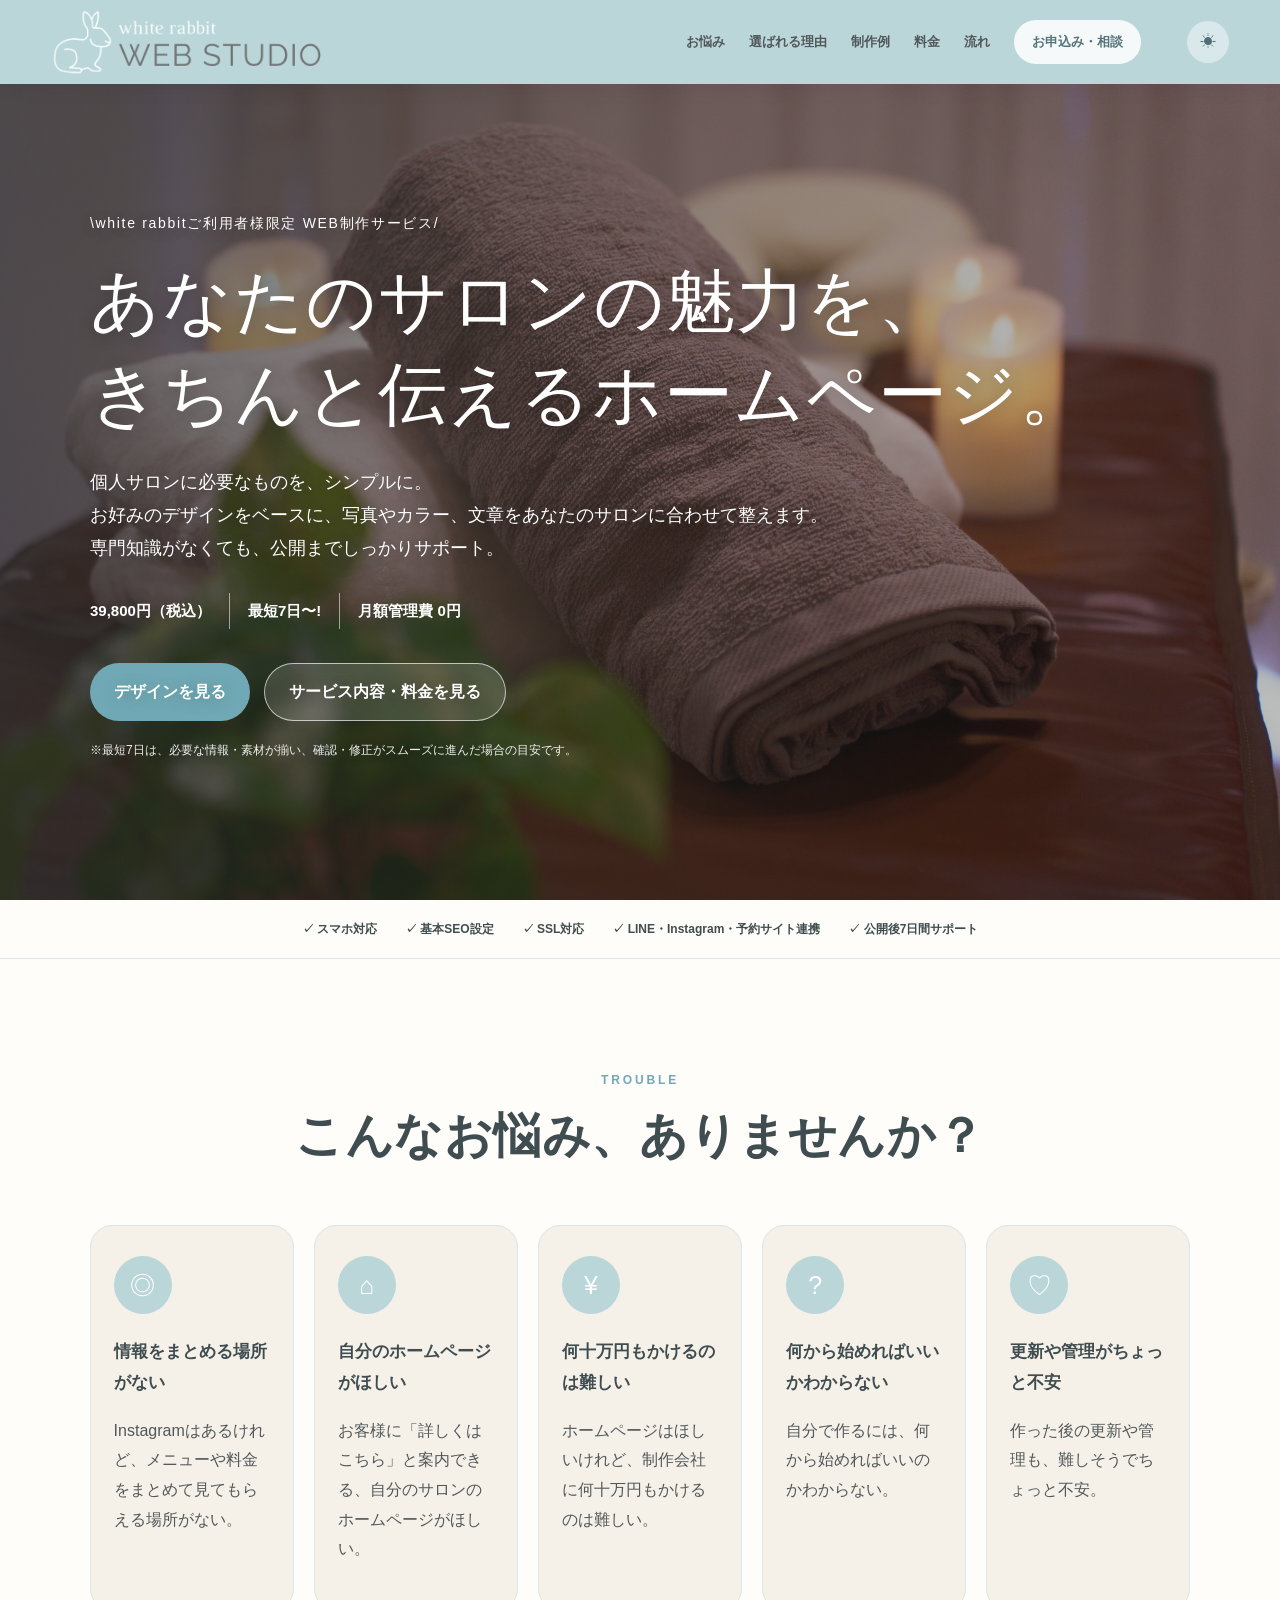
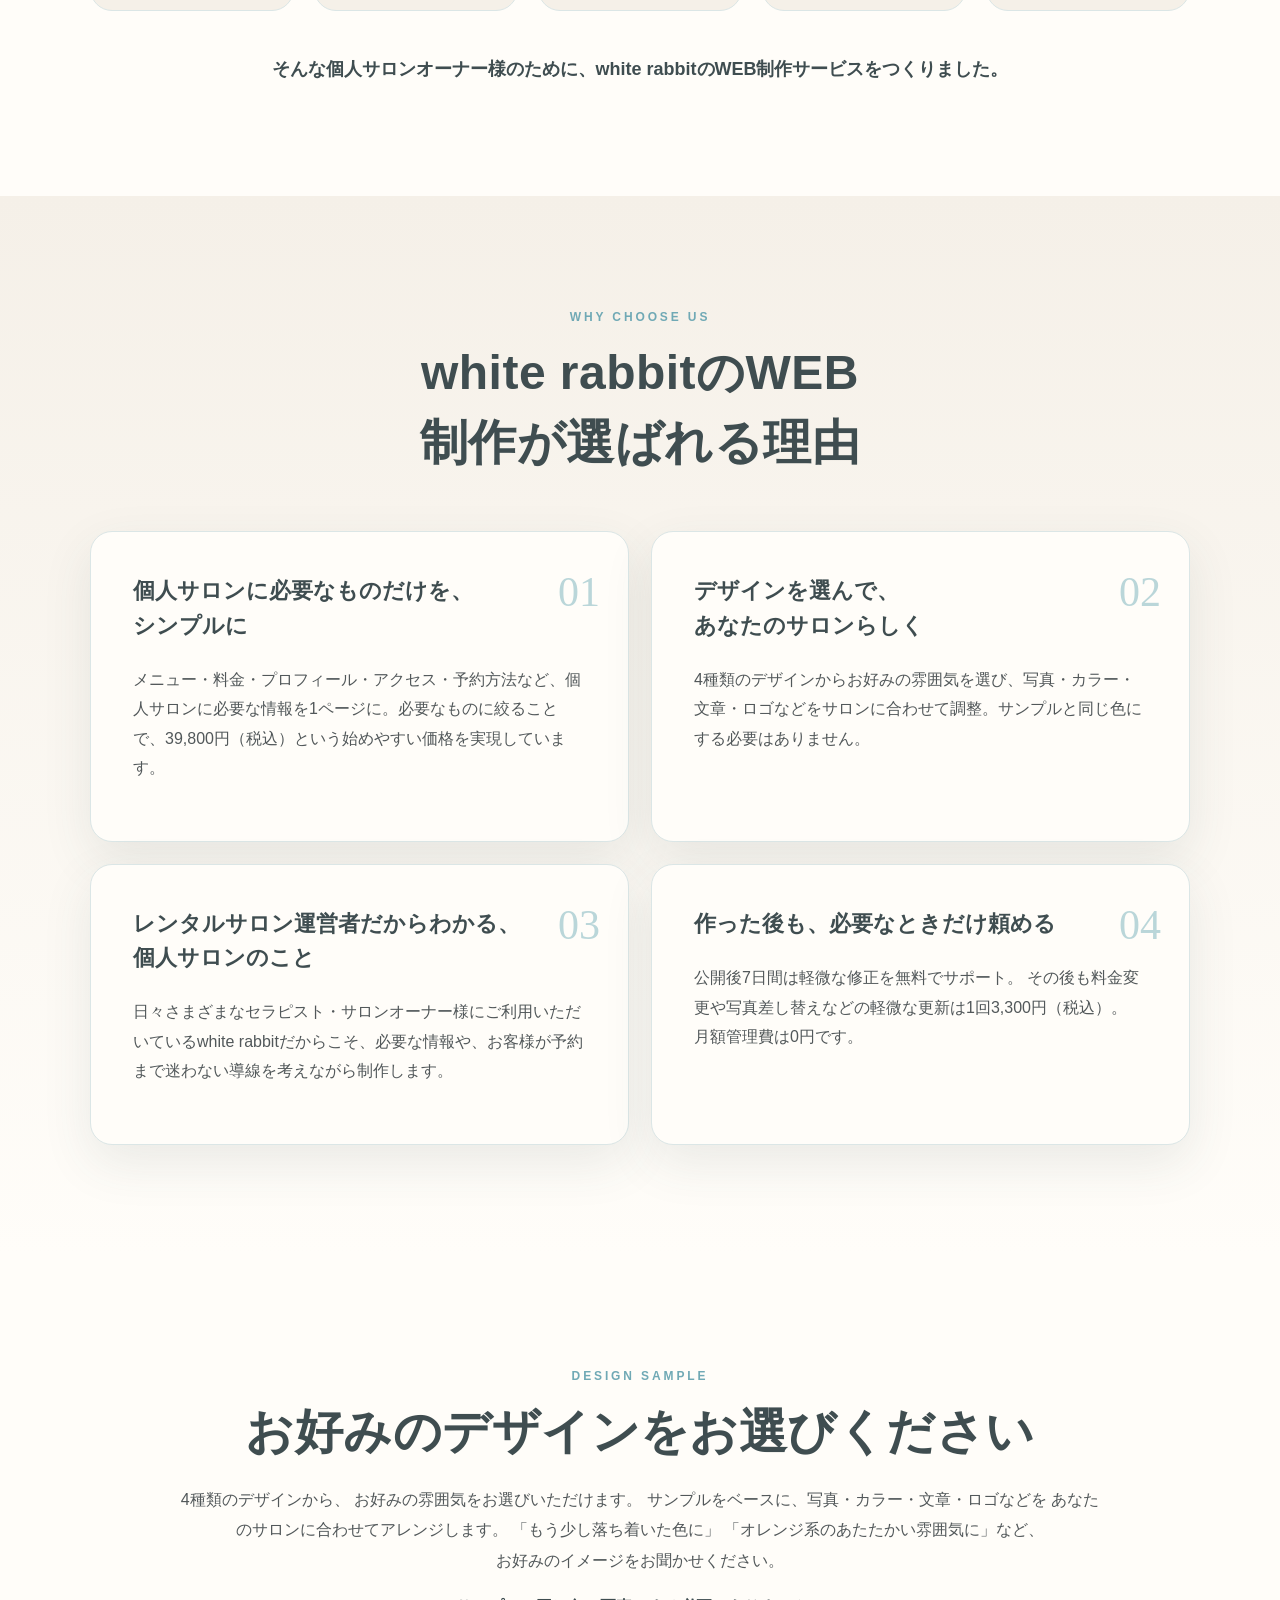
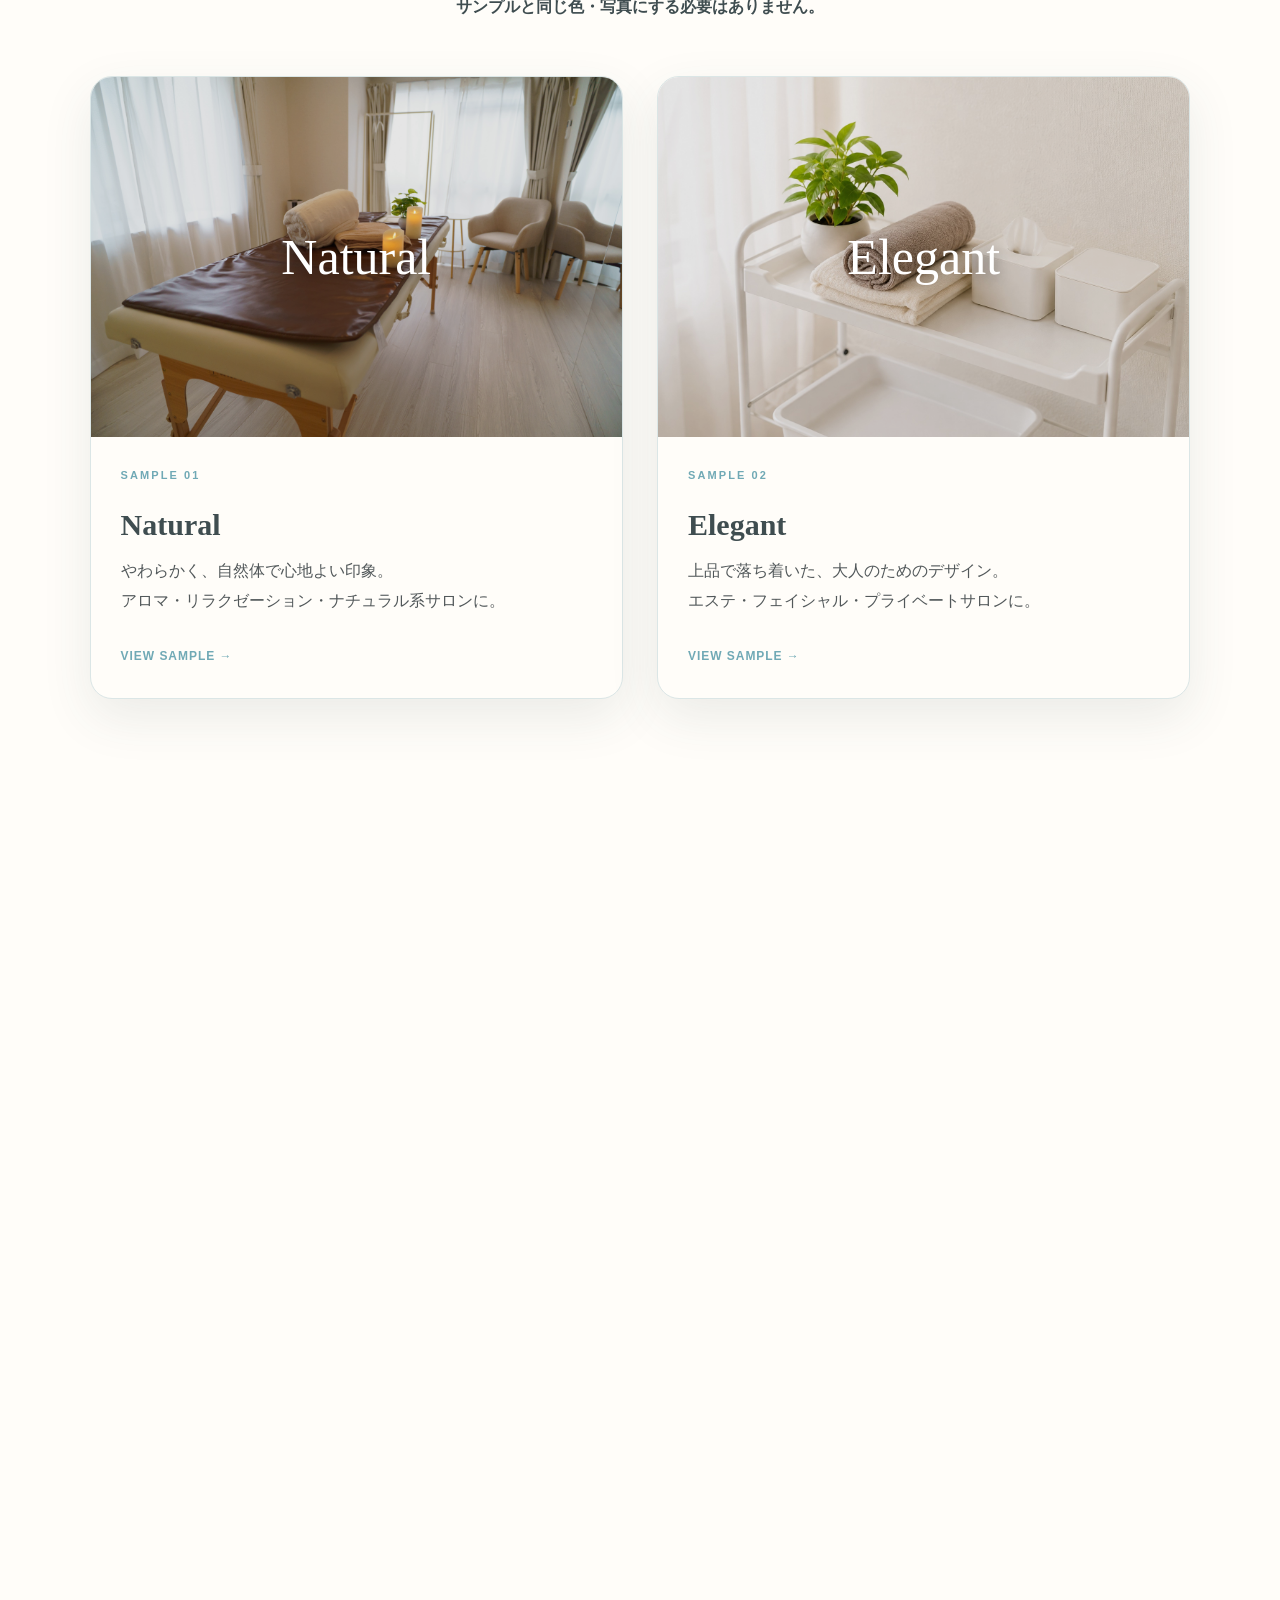
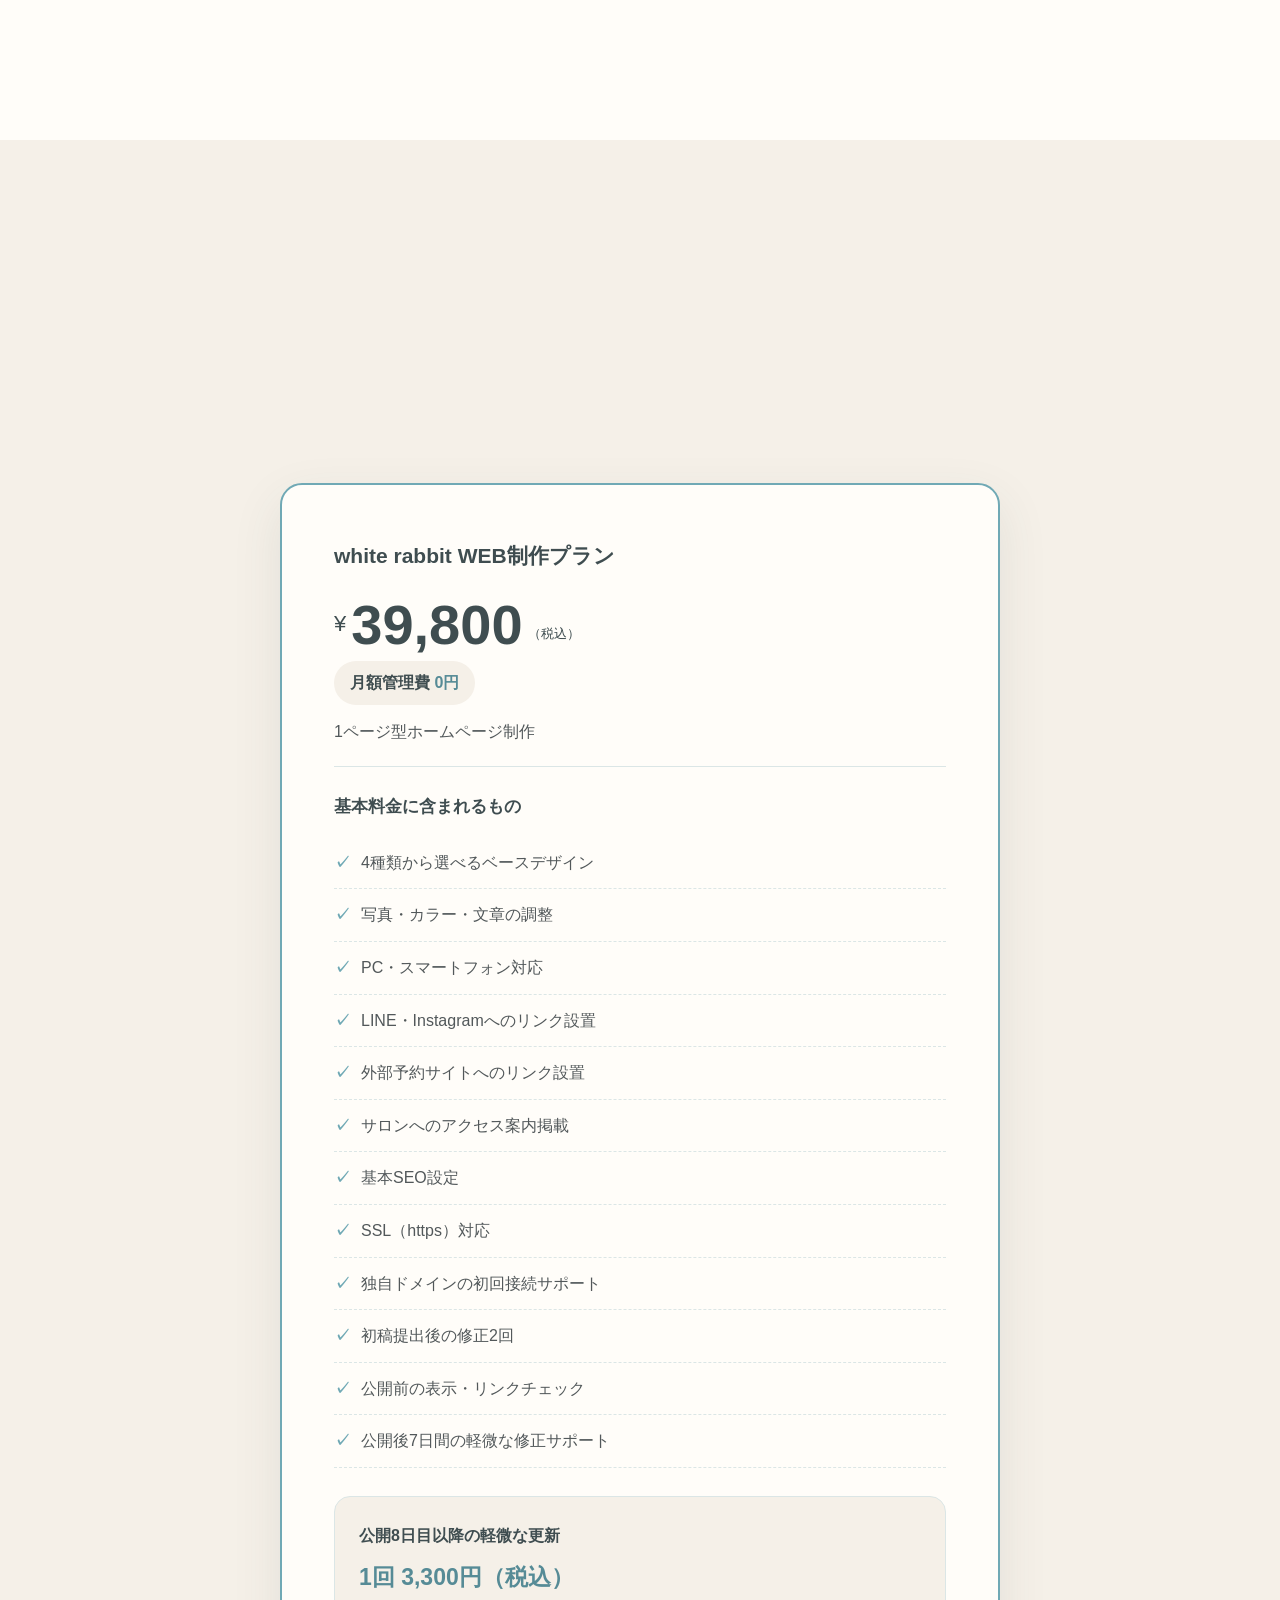
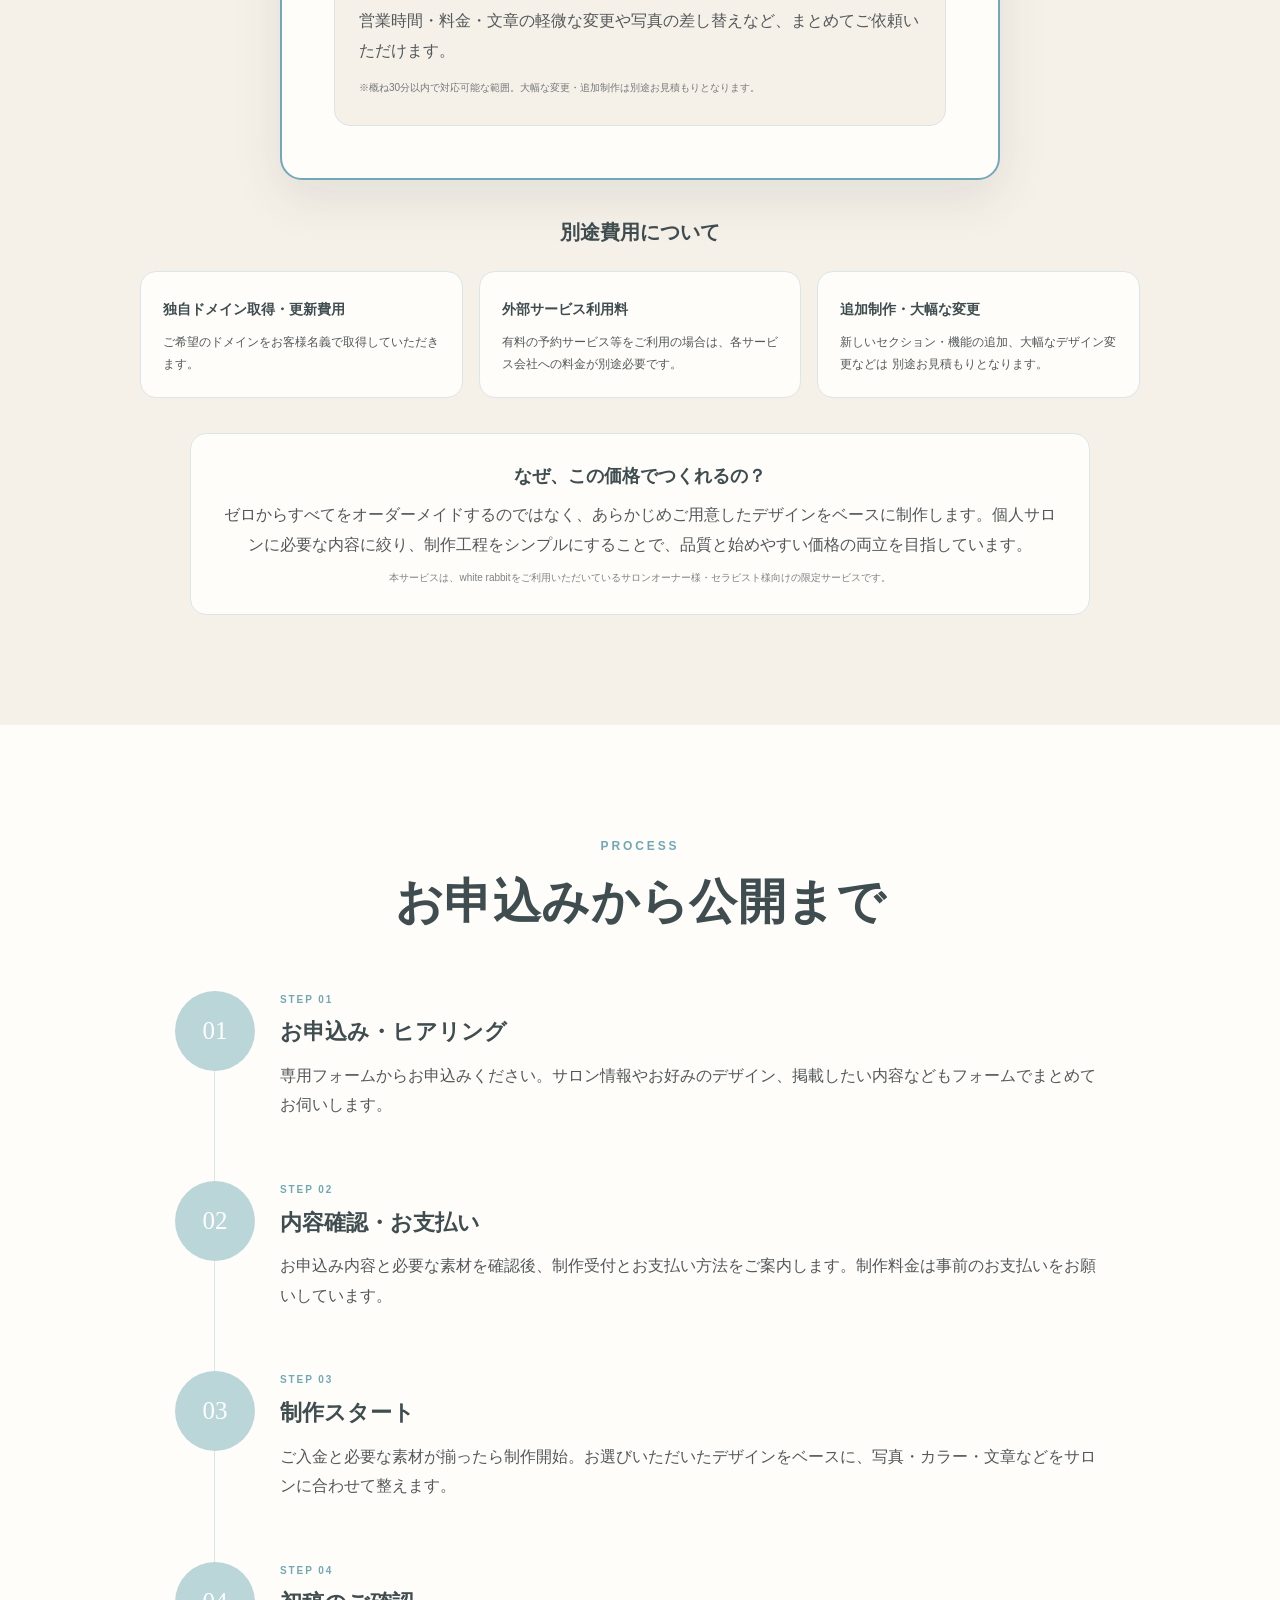
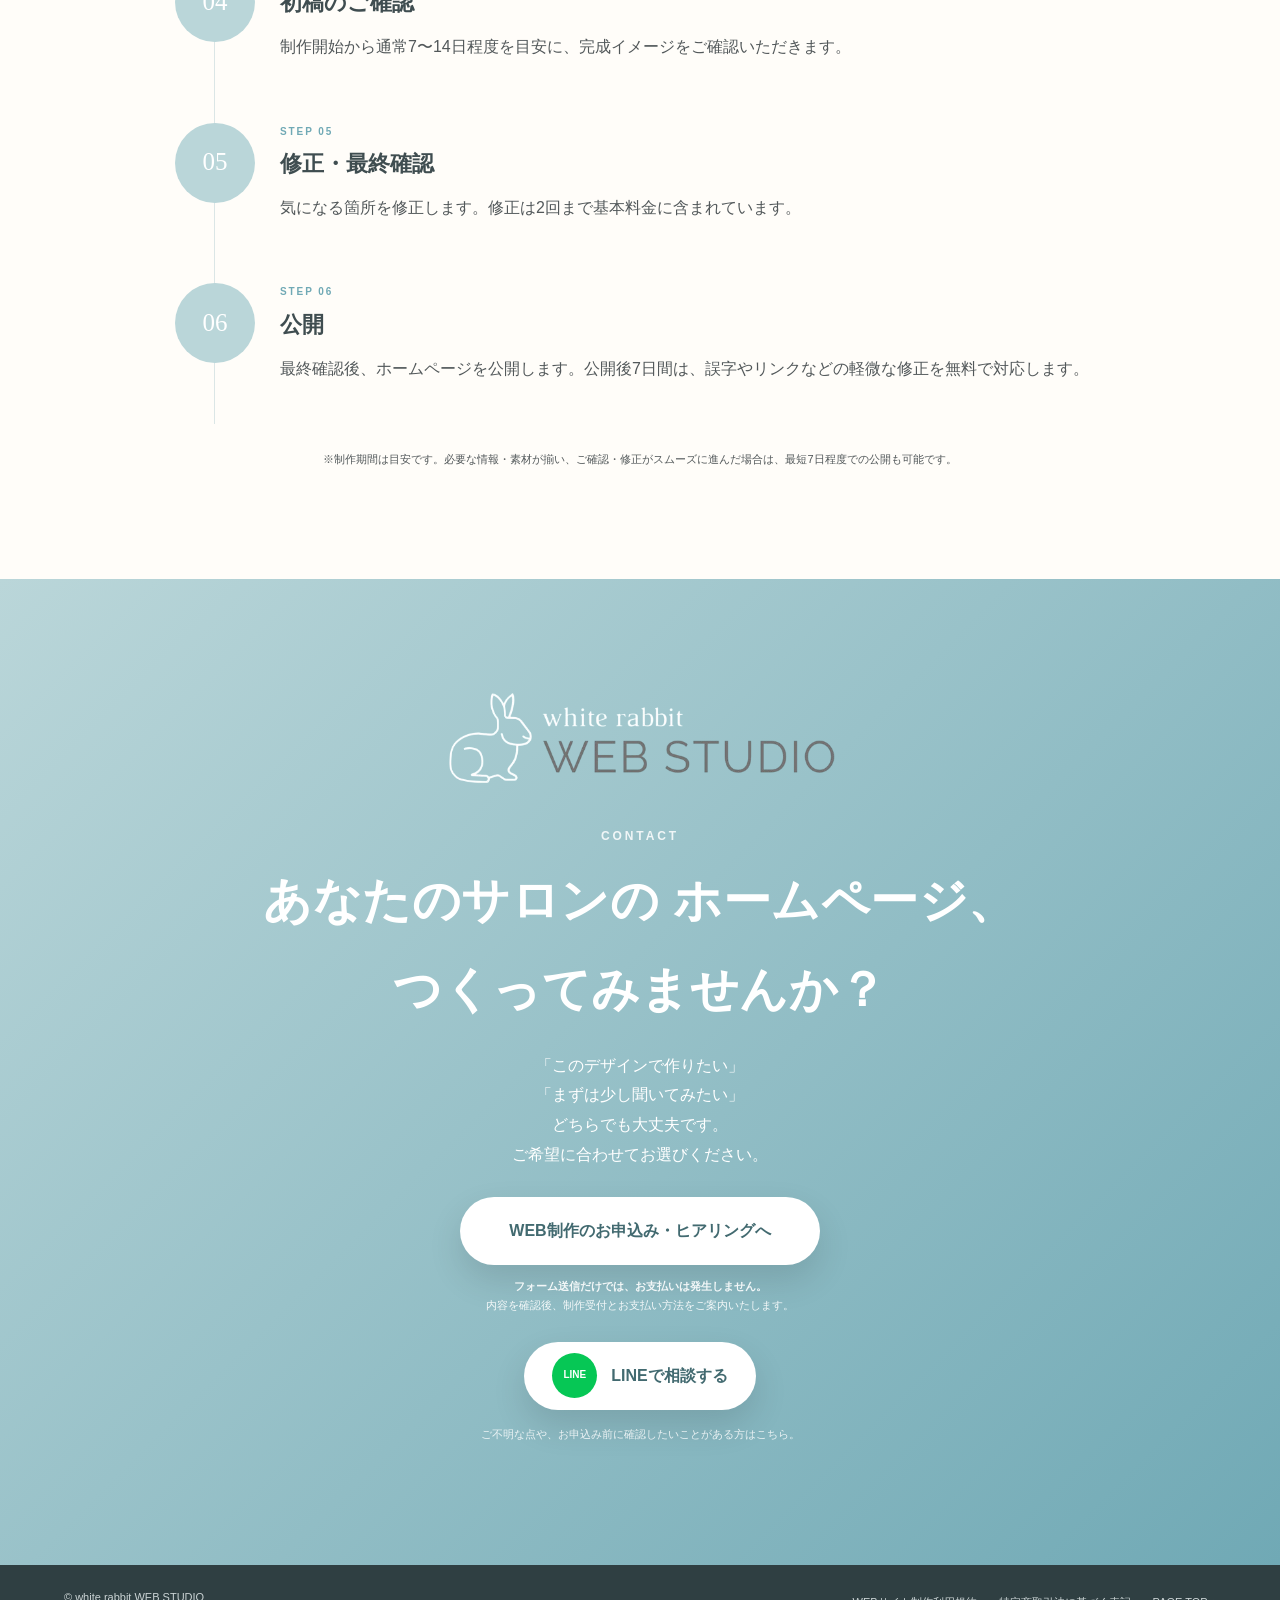
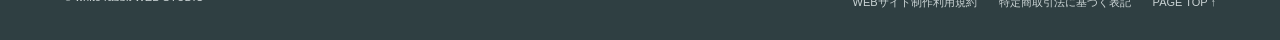
==== commit 93514520: "Update index.html" ====
--- a/index.html
+++ b/index.html
@@ -34,7 +34,7 @@
   <span>きちんと伝える<br class="sp-only">ホームページ。</span>
 </h1>
         <p class="hero-sub">個人サロンに必要なものを、シンプルに。<br class="sp-hide">お好みのデザインをベースに、写真やカラー、文章をあなたのサロンに合わせて整えます。<br class="sp-hide">専門知識がなくても、公開までしっかりサポート。</p>
-        <div class="hero-facts" aria-label="サービス概要"><strong>39,800円（税込）</strong><span>最短7日〜</span><span>月額管理費 0円</span></div>
+        <div class="hero-facts" aria-label="サービス概要"><strong>39,800円（税込）</strong><span>最短7日〜!</span><span>月額管理費 0円</span></div>
         <div class="hero-buttons"><a class="btn btn-primary" href="#design">デザインを見る</a><a class="btn btn-glass" href="#price">サービス内容・料金を見る</a></div>
         <p class="hero-note">※最短7日は、必要な情報・素材が揃い、確認・修正がスムーズに進んだ場合の目安です。</p>
       </div>
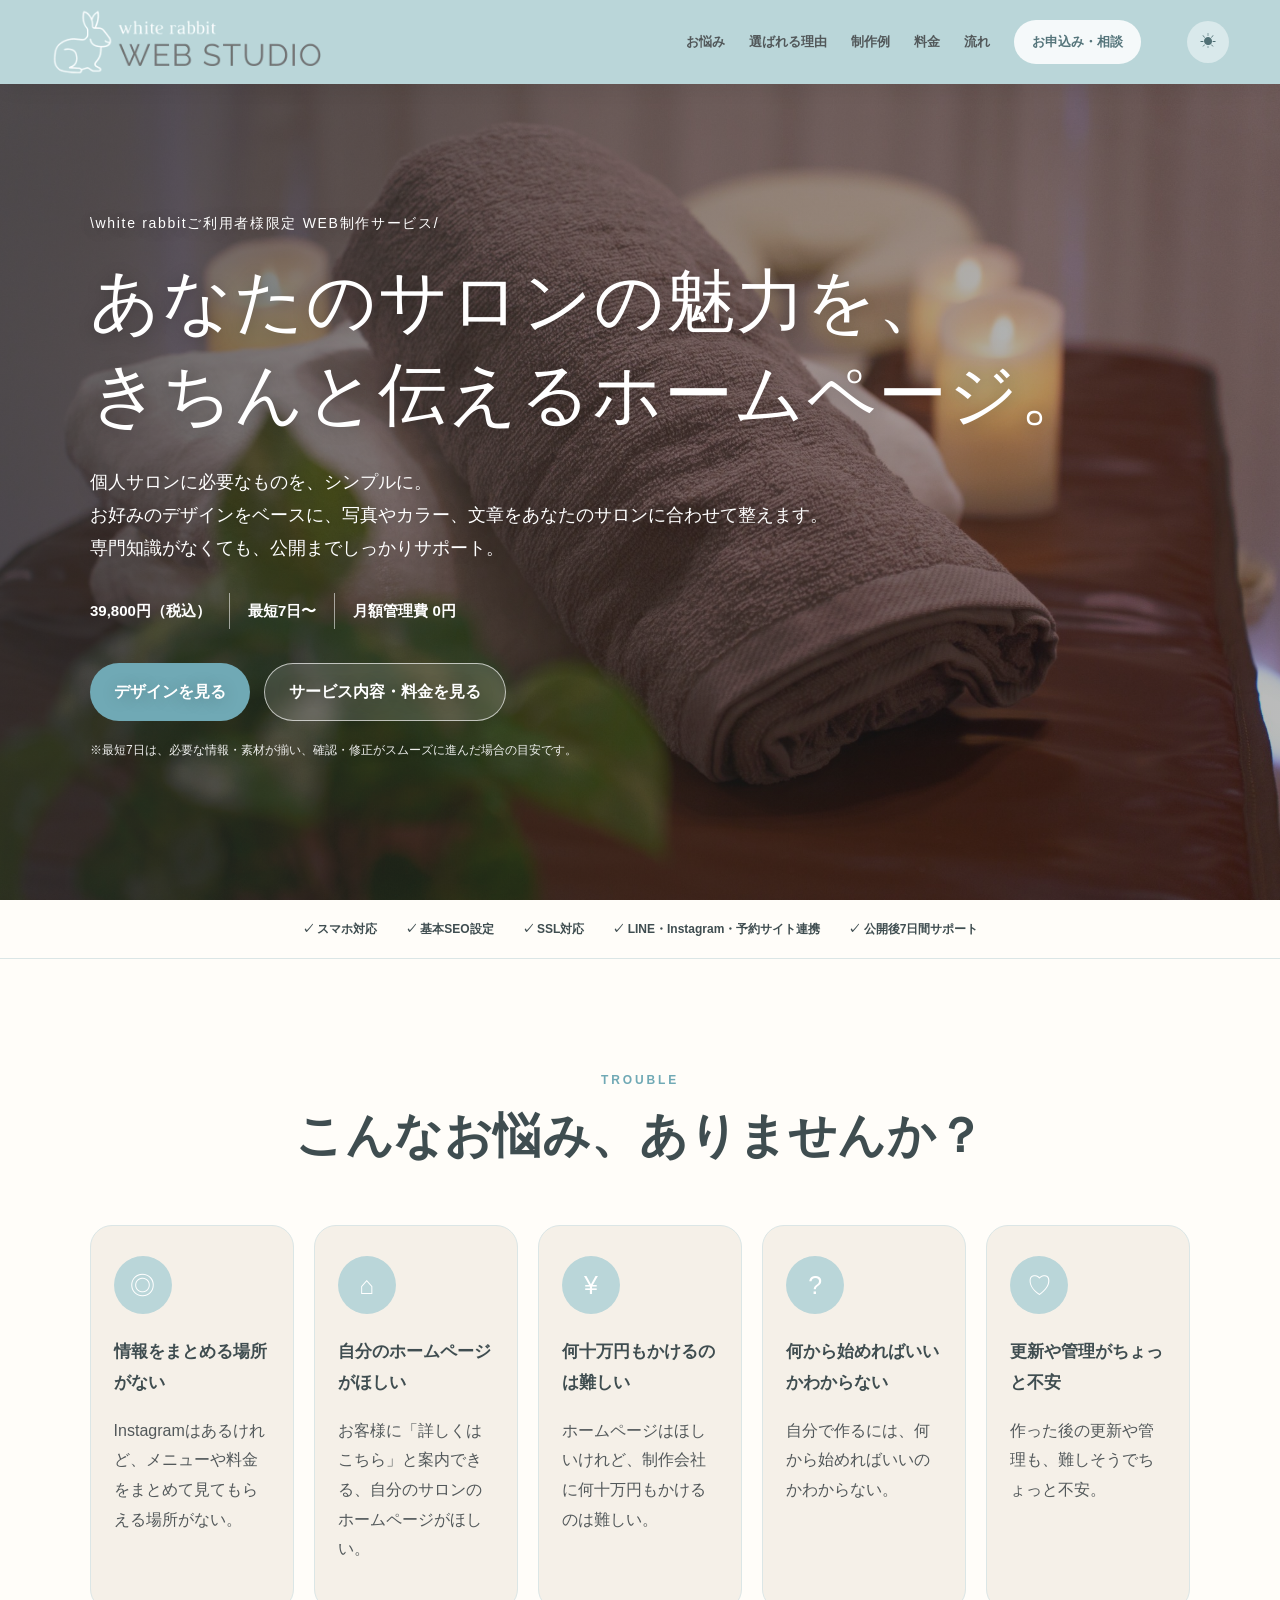
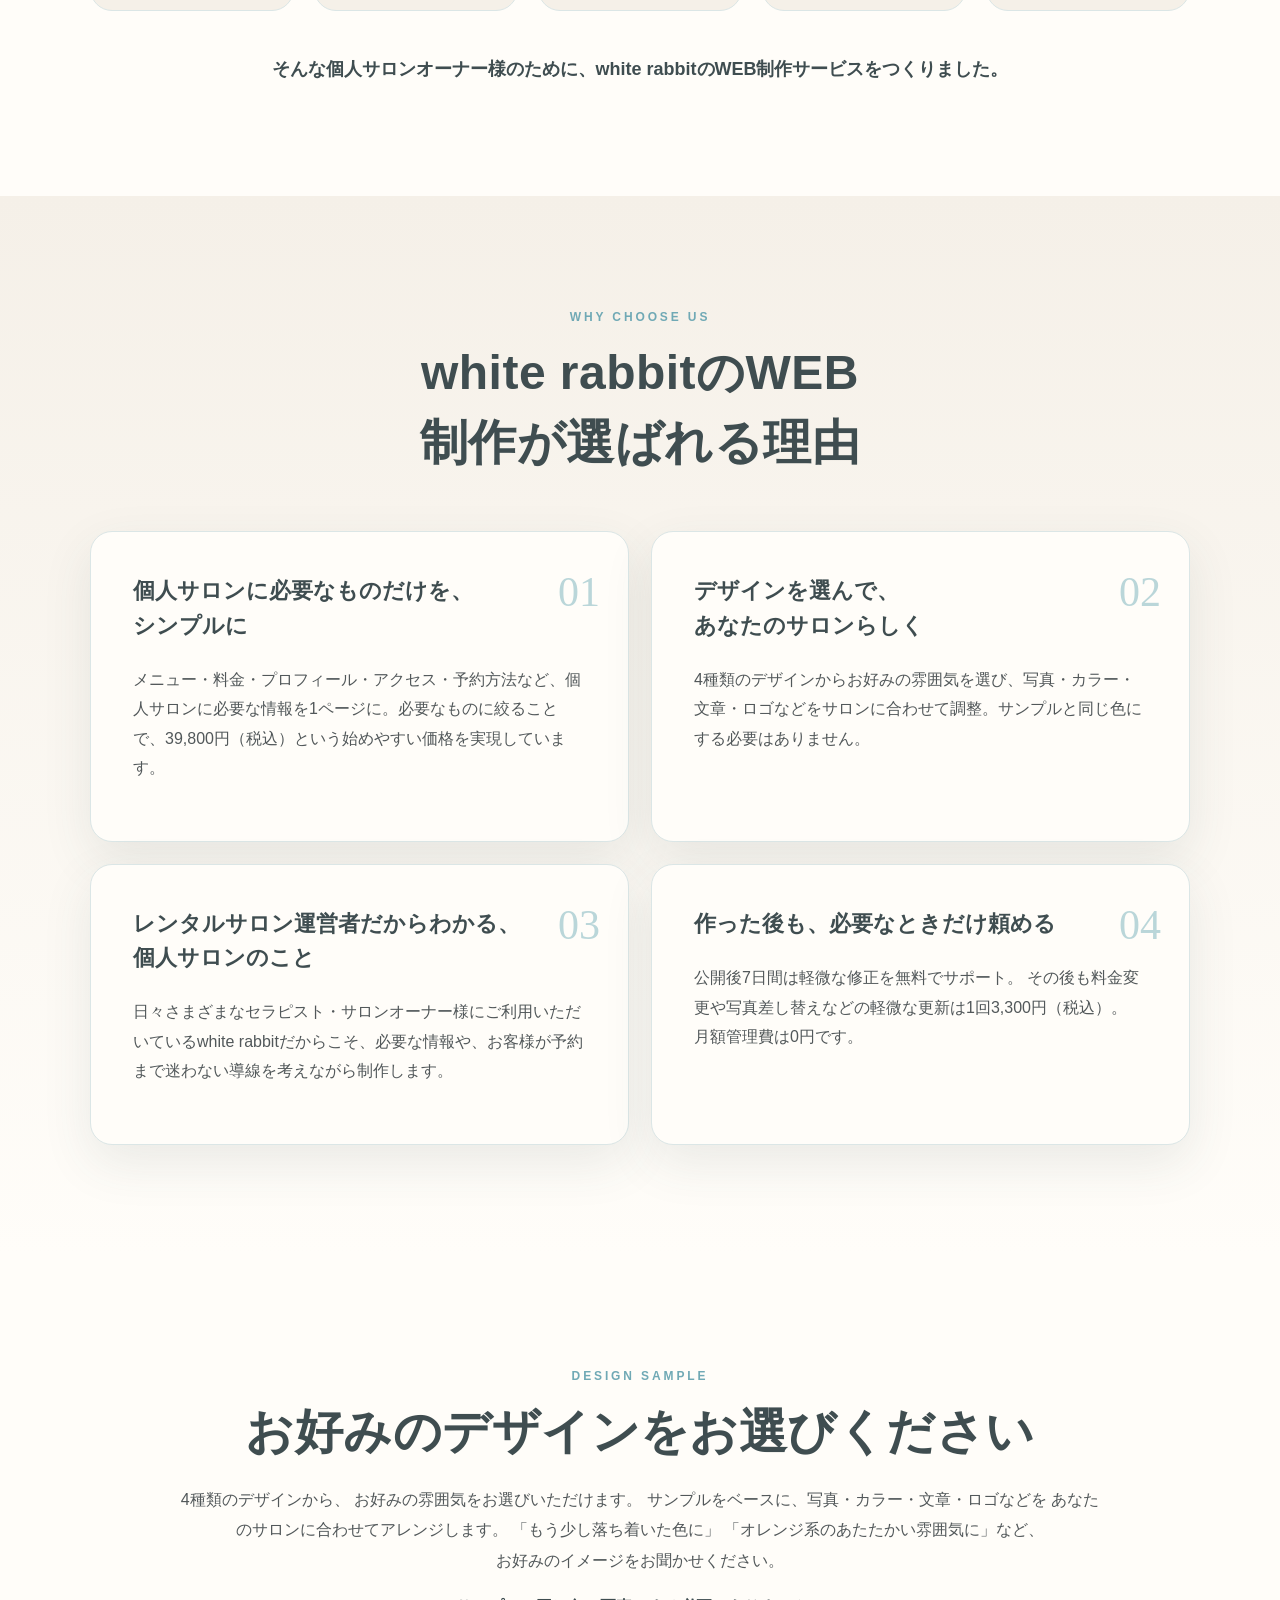
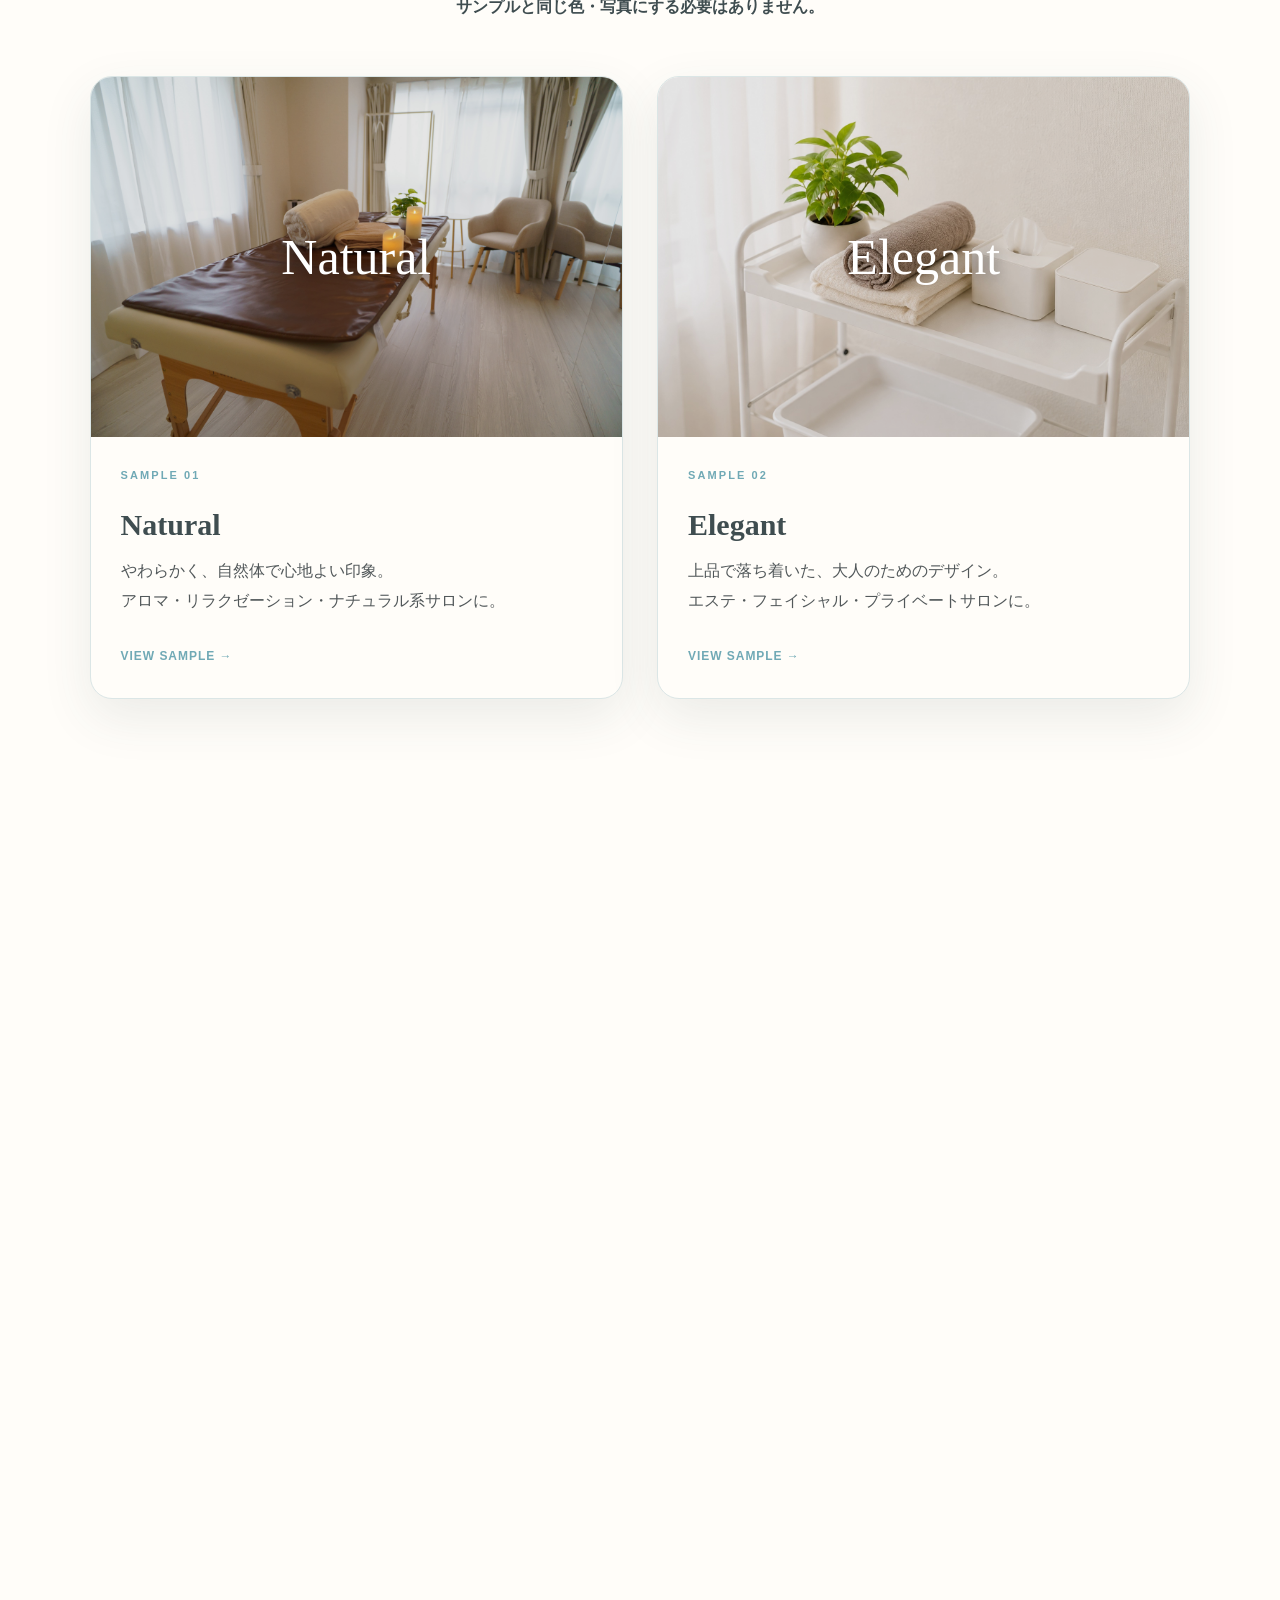
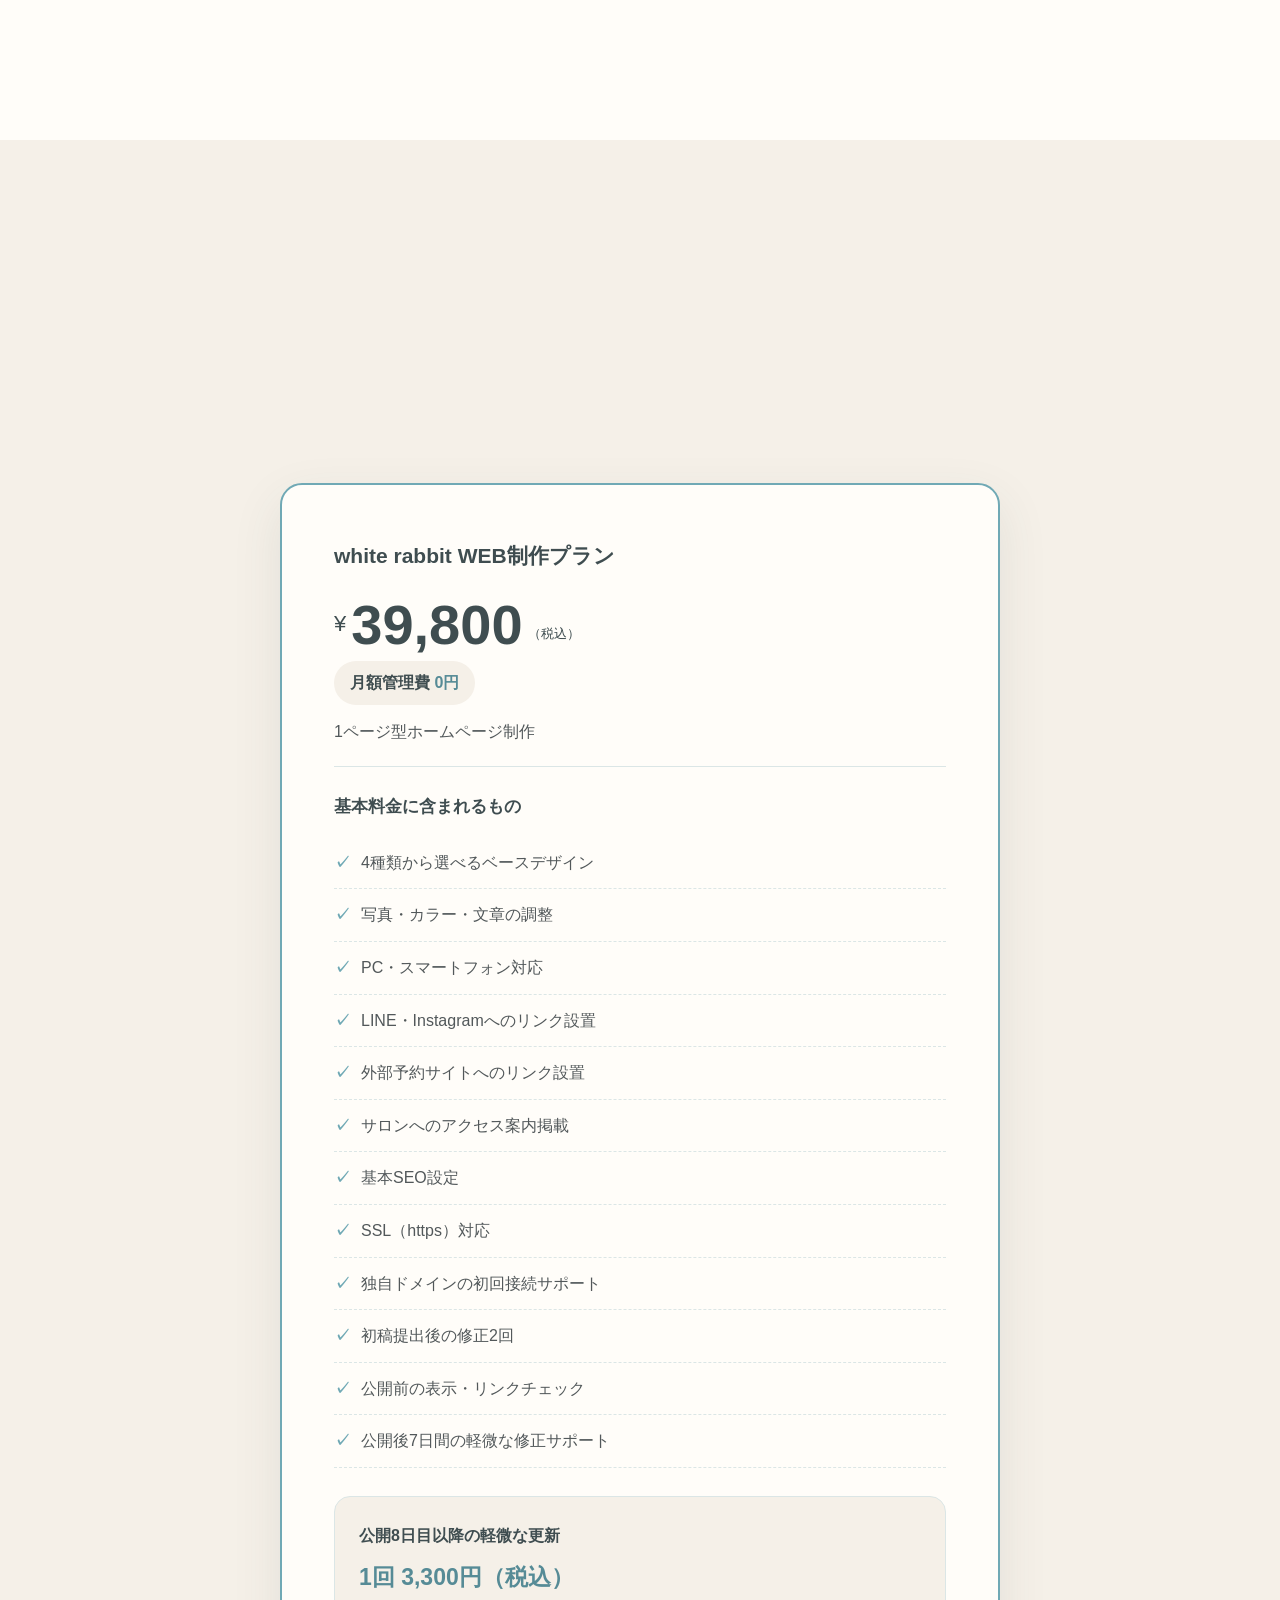
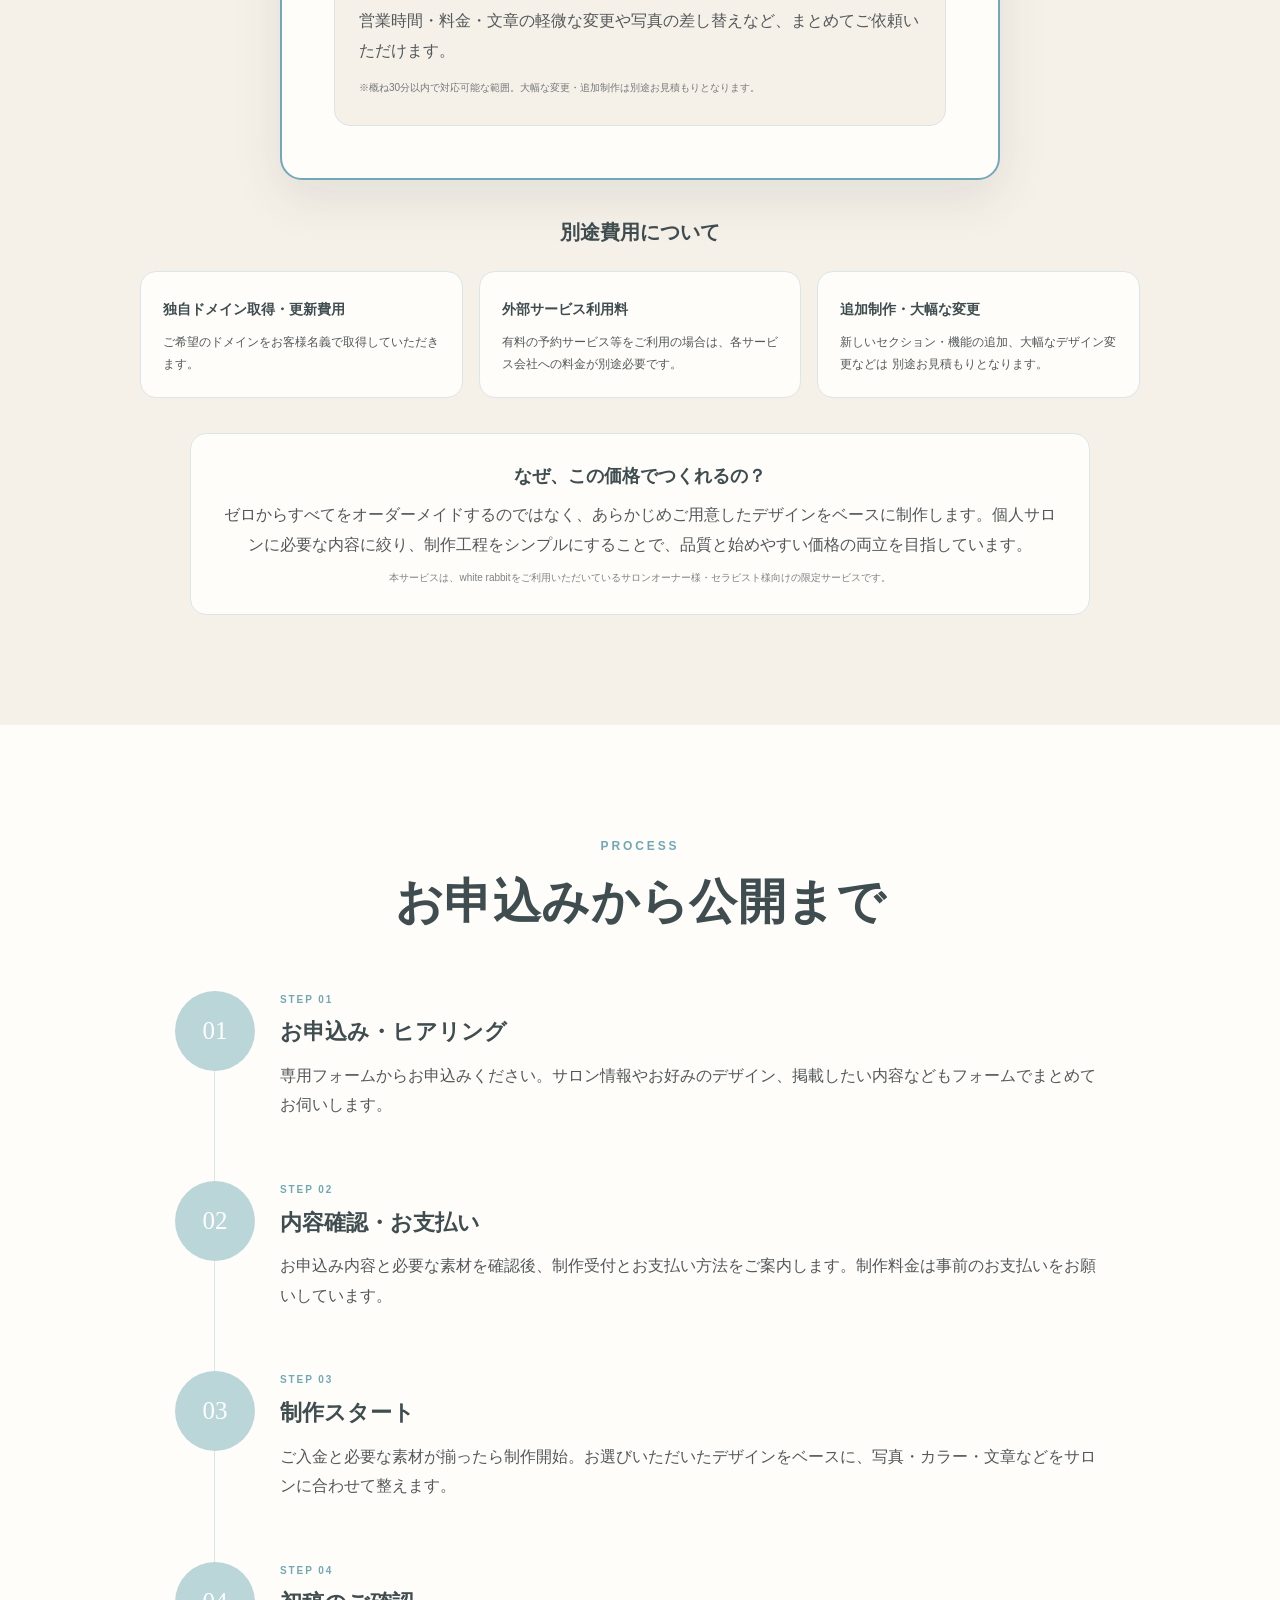
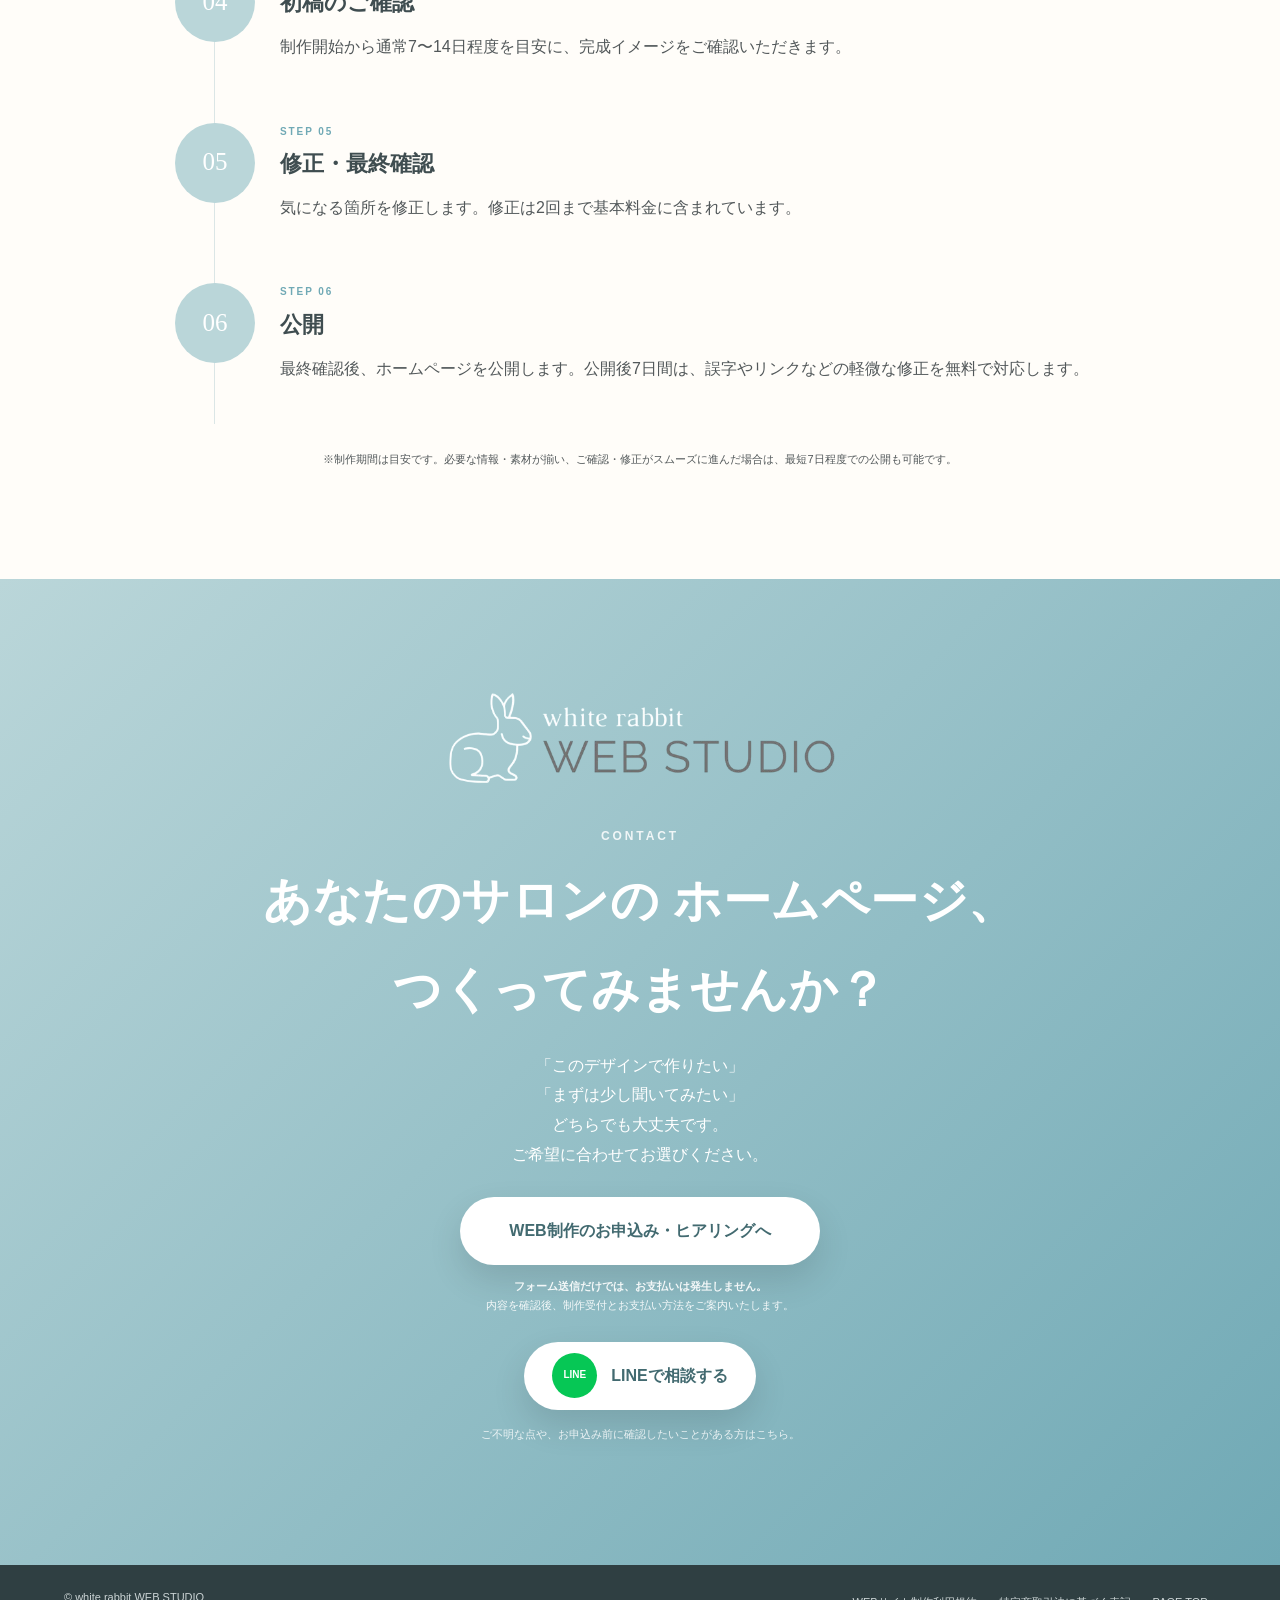
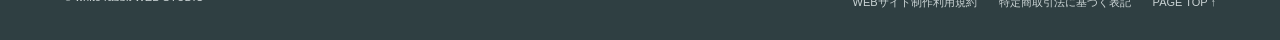
==== commit 08bf2a1c: "Update index.html" ====
--- a/index.html
+++ b/index.html
@@ -34,7 +34,7 @@
   <span>きちんと伝える<br class="sp-only">ホームページ。</span>
 </h1>
         <p class="hero-sub">個人サロンに必要なものを、シンプルに。<br class="sp-hide">お好みのデザインをベースに、写真やカラー、文章をあなたのサロンに合わせて整えます。<br class="sp-hide">専門知識がなくても、公開までしっかりサポート。</p>
-        <div class="hero-facts" aria-label="サービス概要"><strong>39,800円（税込）</strong><span>最短7日〜!</span><span>月額管理費 0円</span></div>
+        <div class="hero-facts" aria-label="サービス概要"><strong>39,800円（税込）</strong><span>最短7日〜</span><span>月額管理費 0円</span></div>
         <div class="hero-buttons"><a class="btn btn-primary" href="#design">デザインを見る</a><a class="btn btn-glass" href="#price">サービス内容・料金を見る</a></div>
         <p class="hero-note">※最短7日は、必要な情報・素材が揃い、確認・修正がスムーズに進んだ場合の目安です。</p>
       </div>
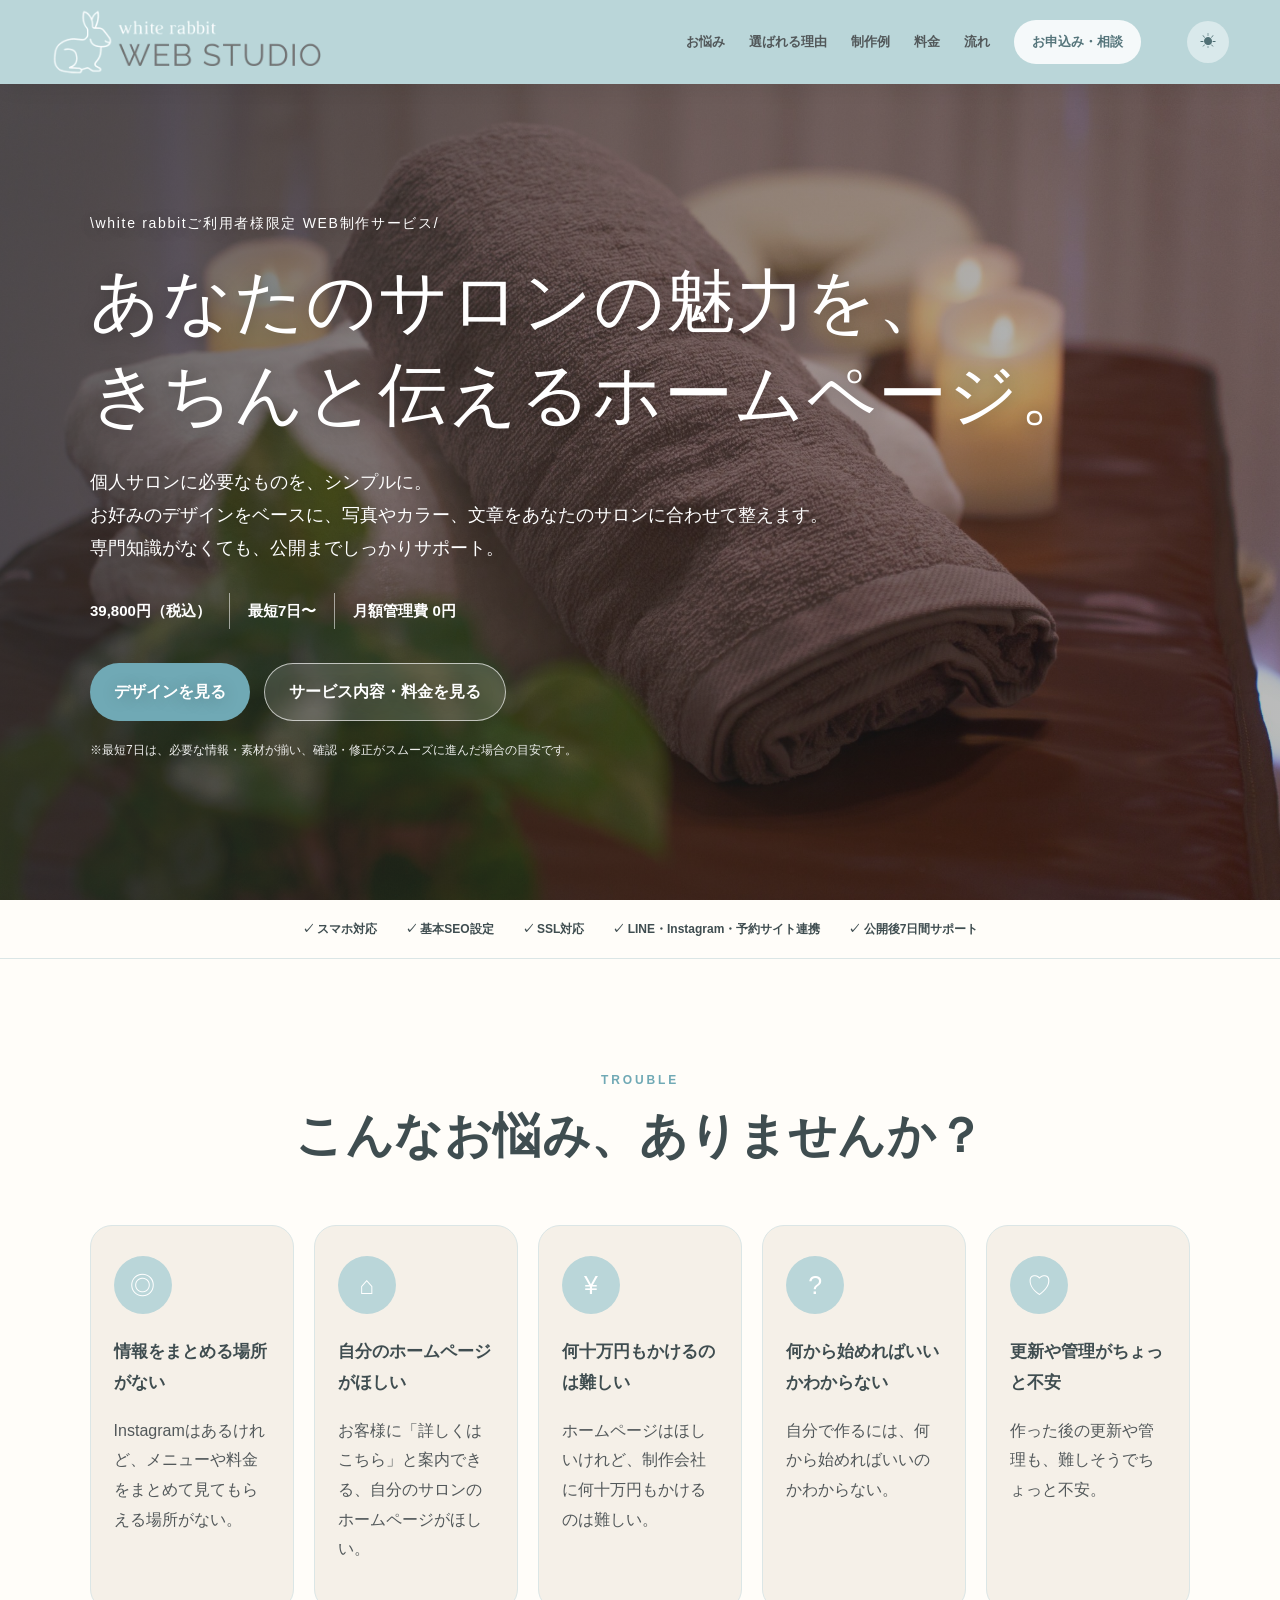
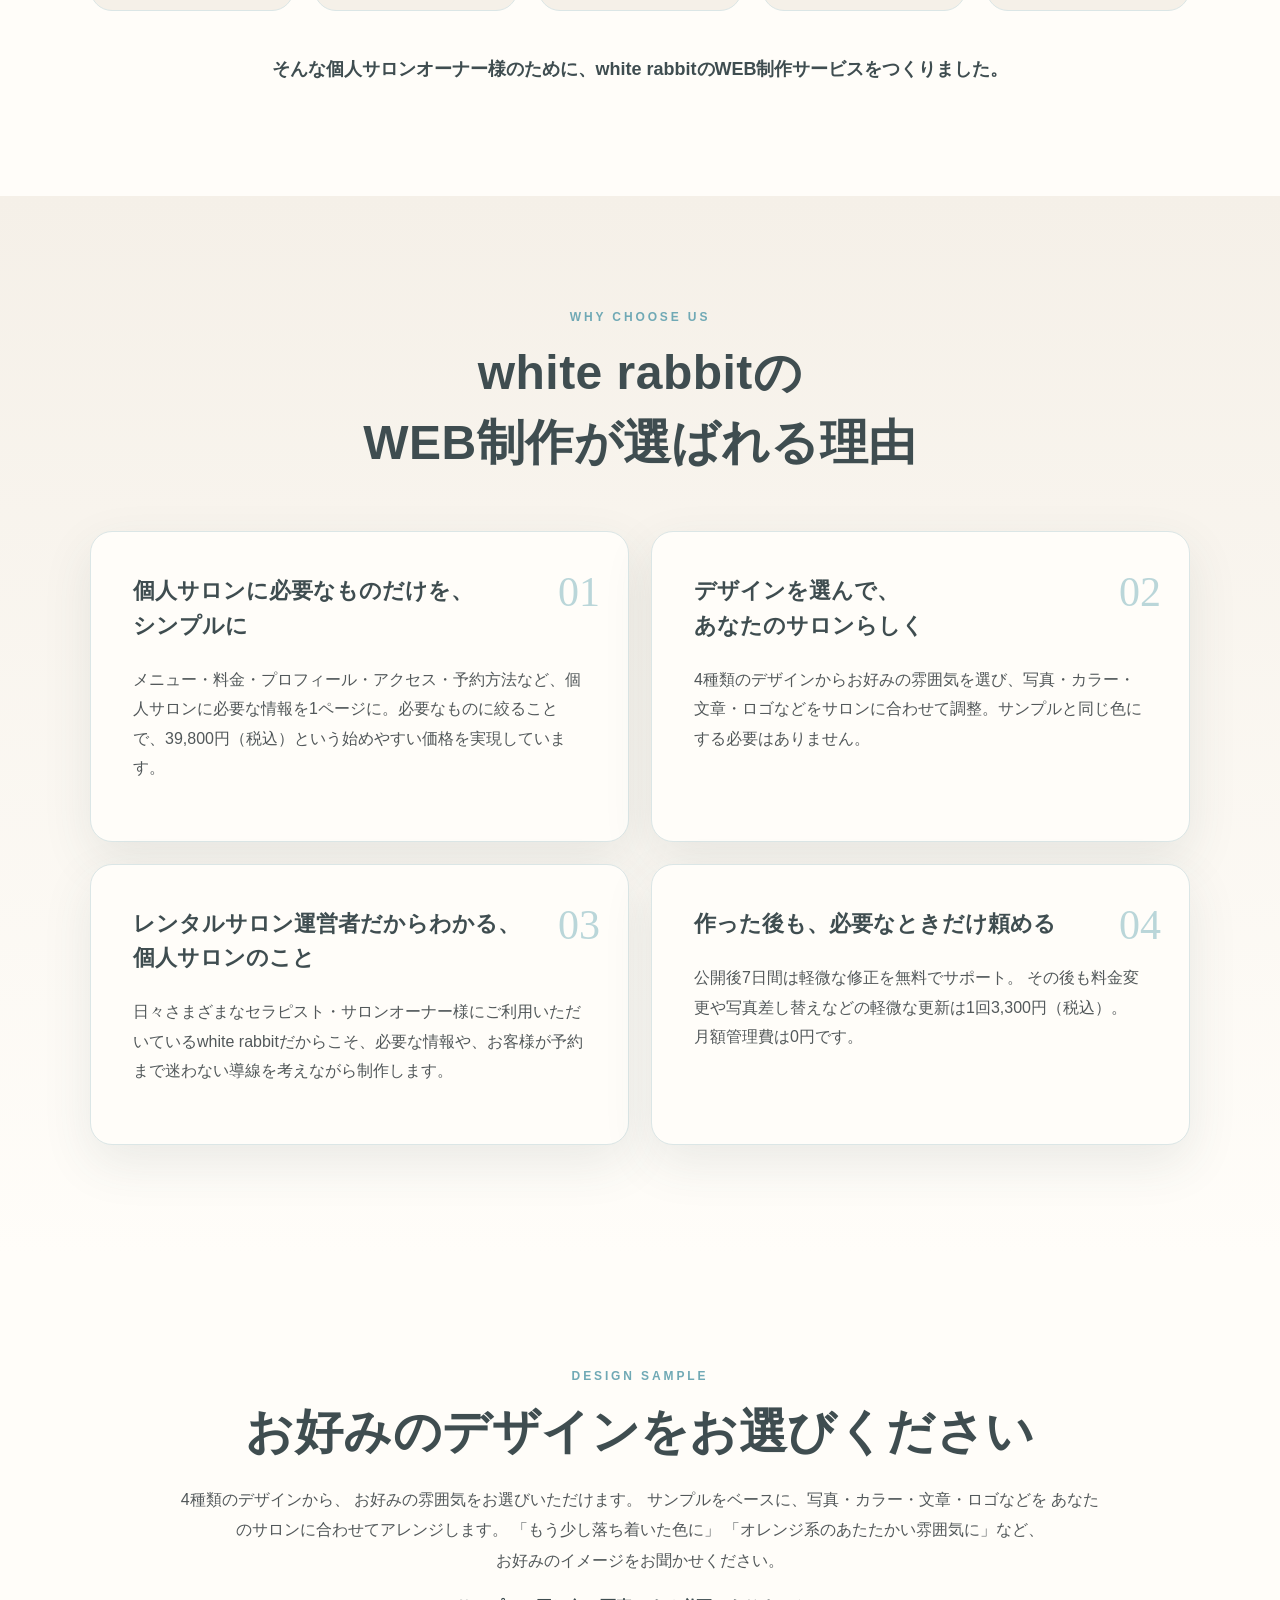
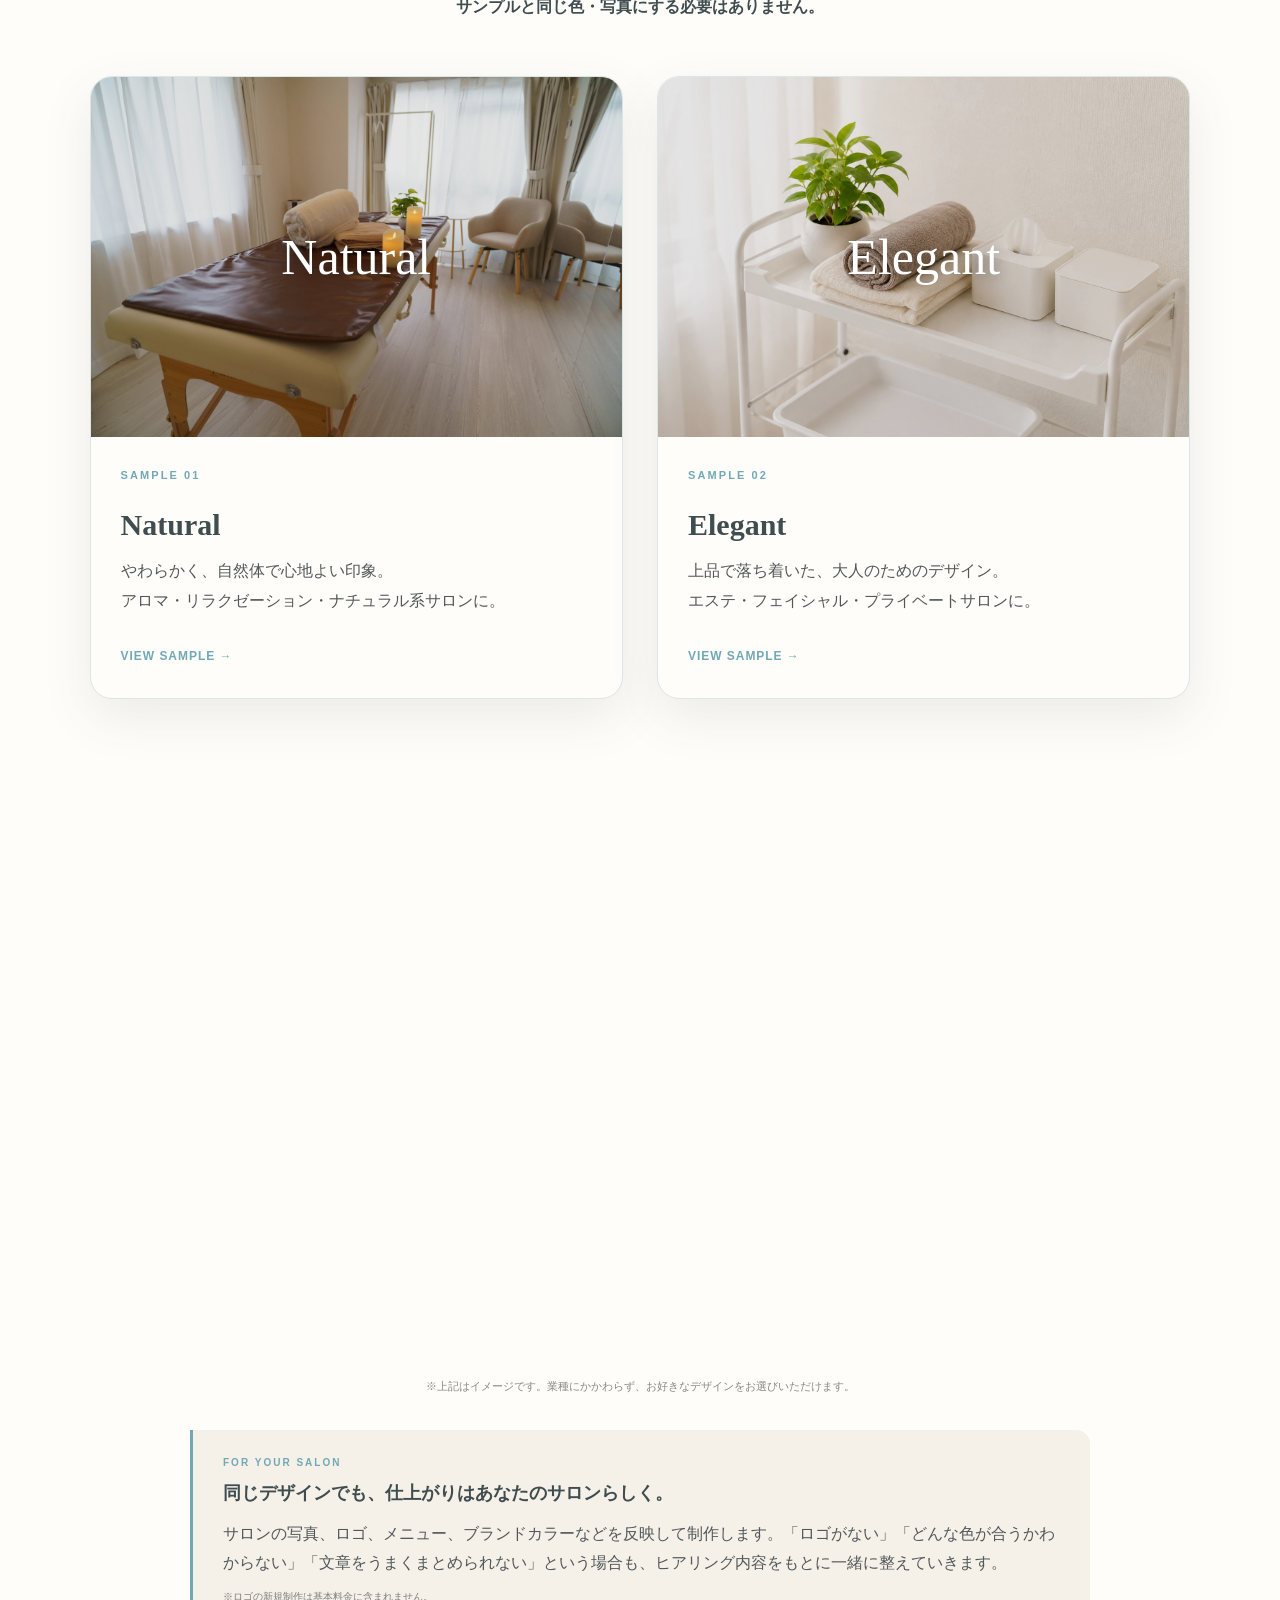
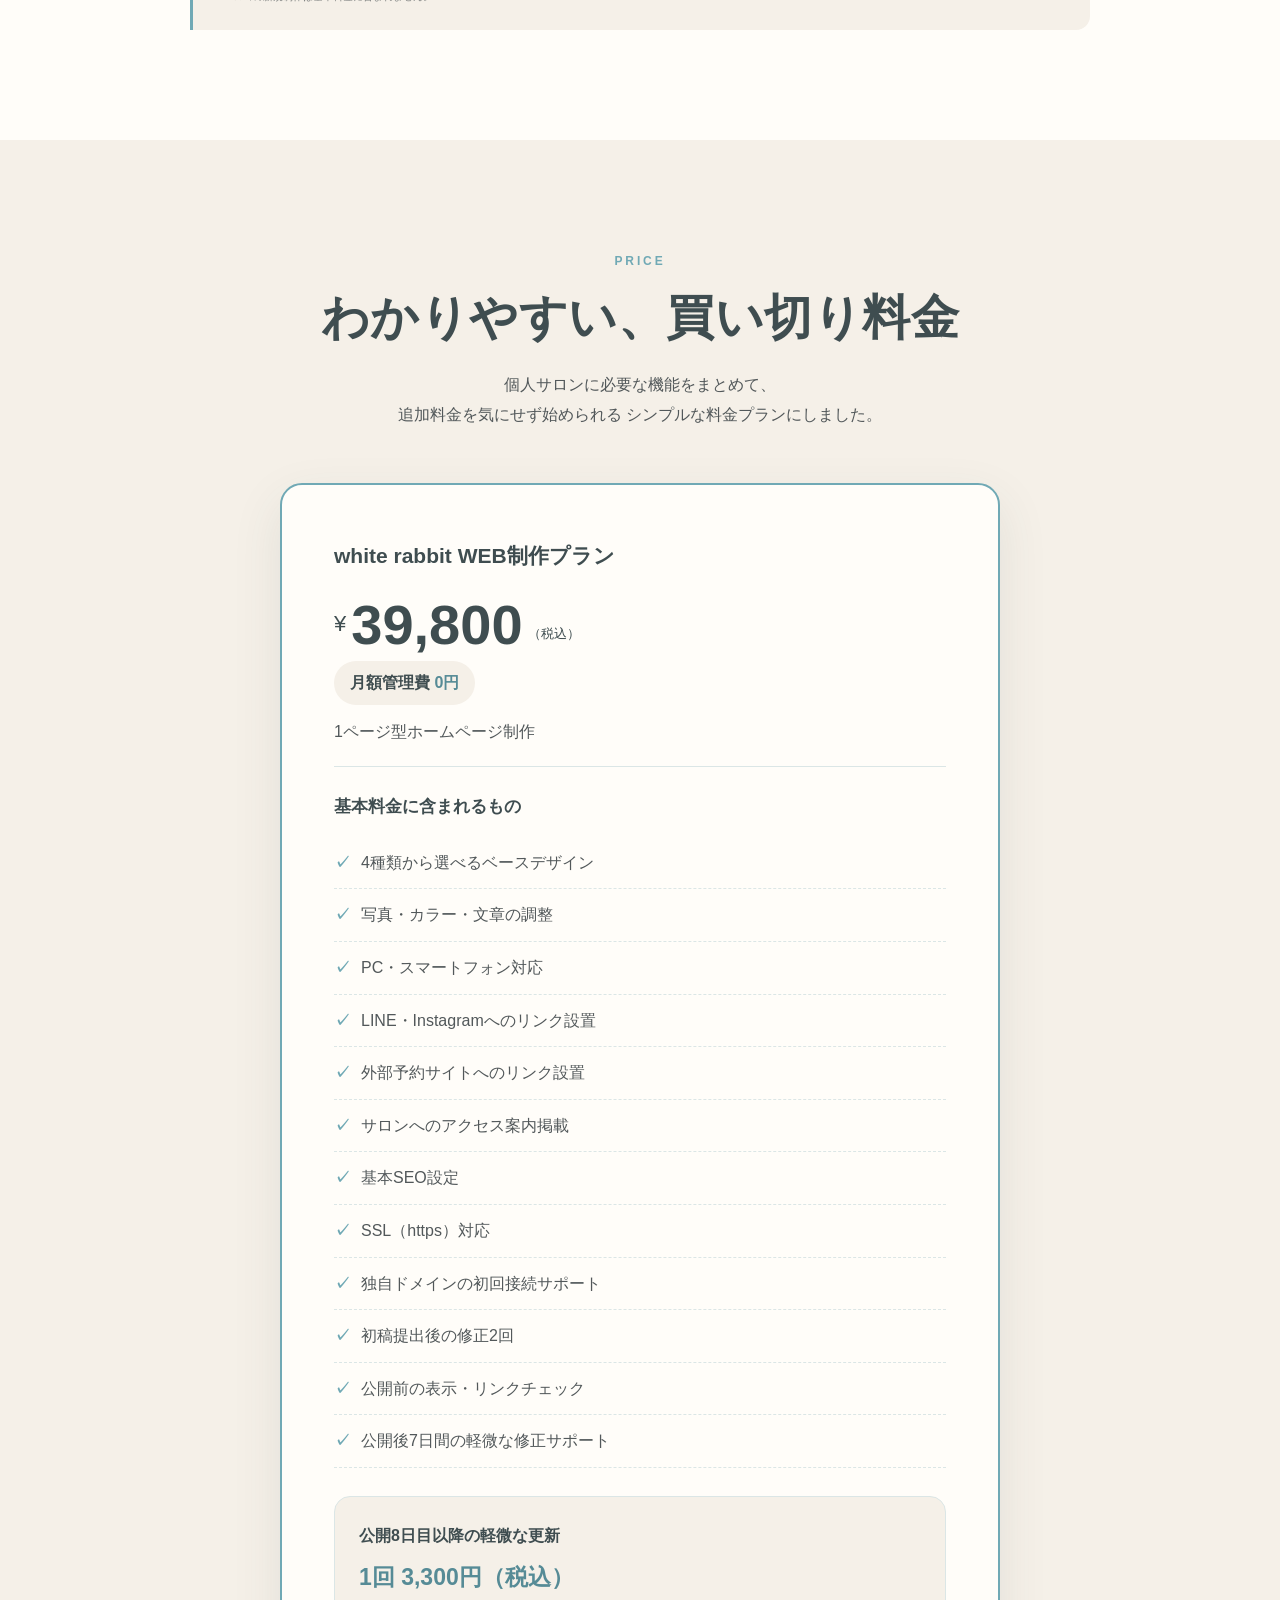
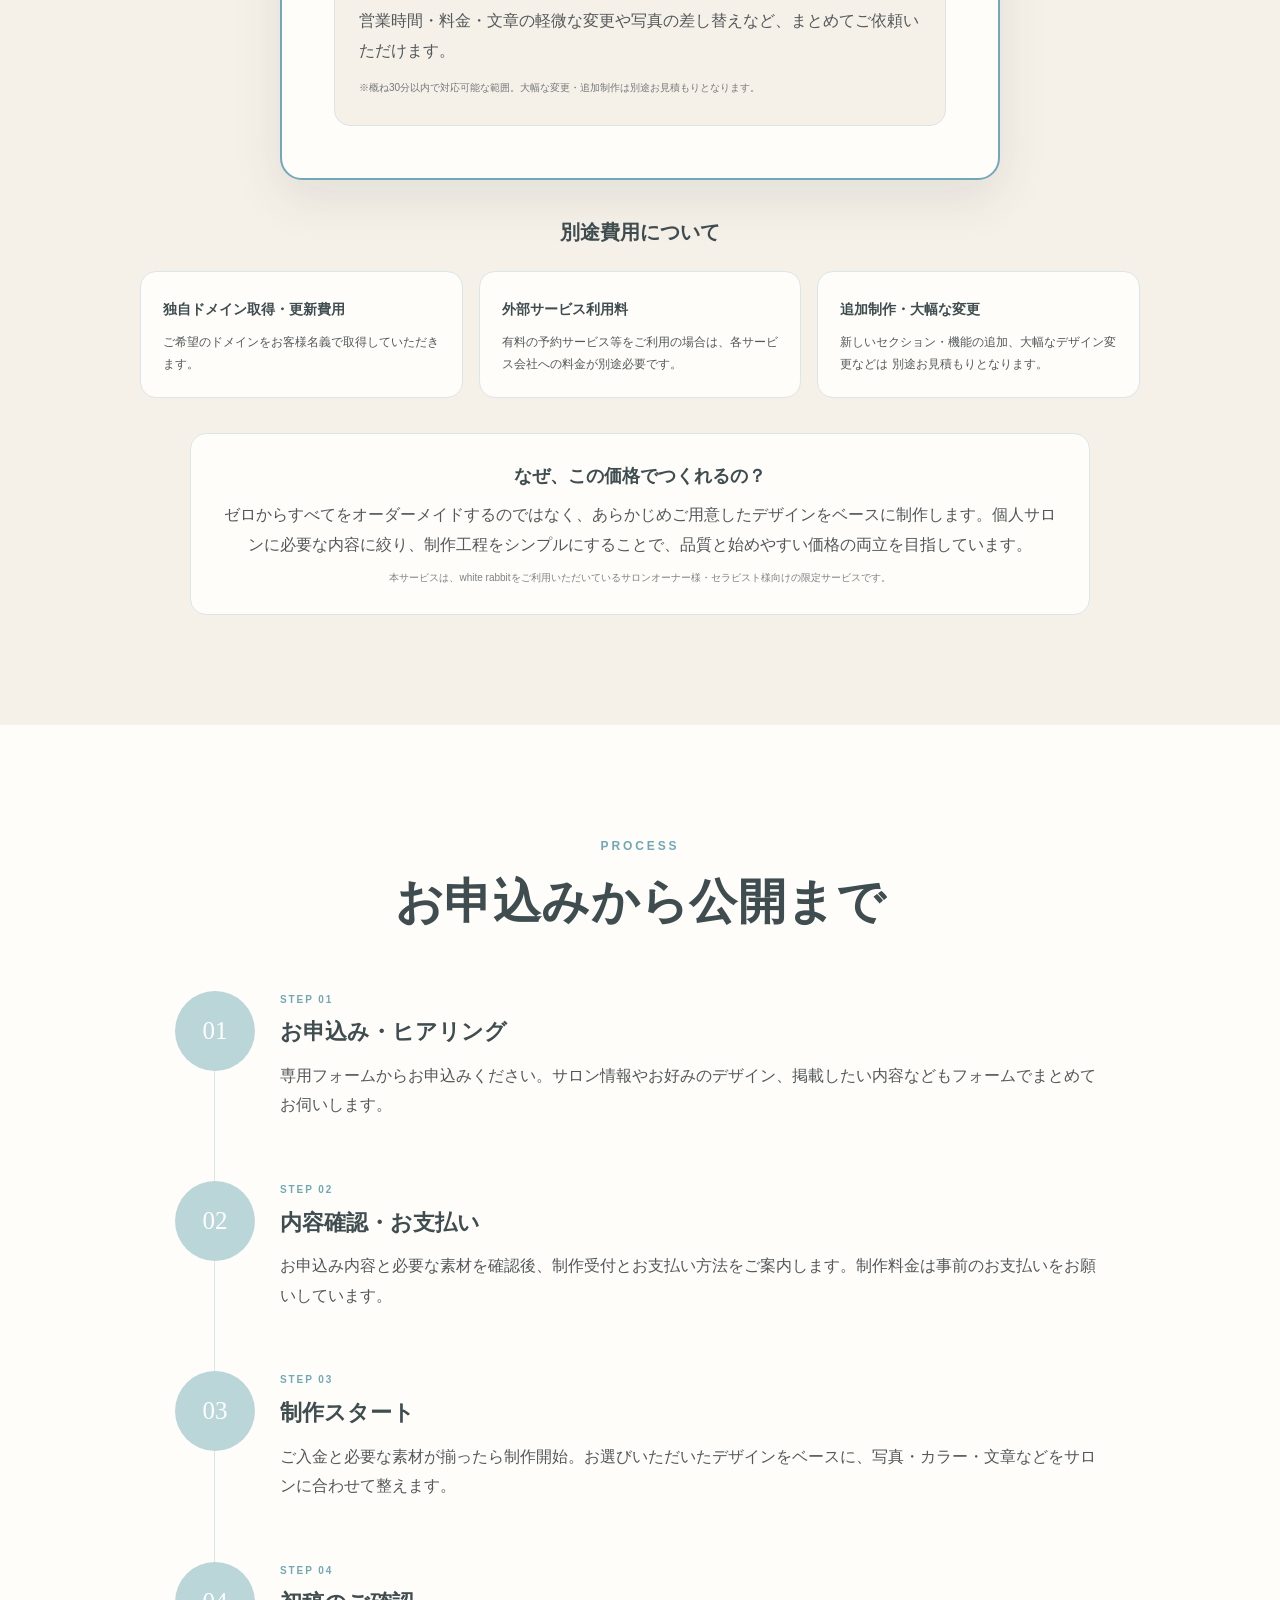
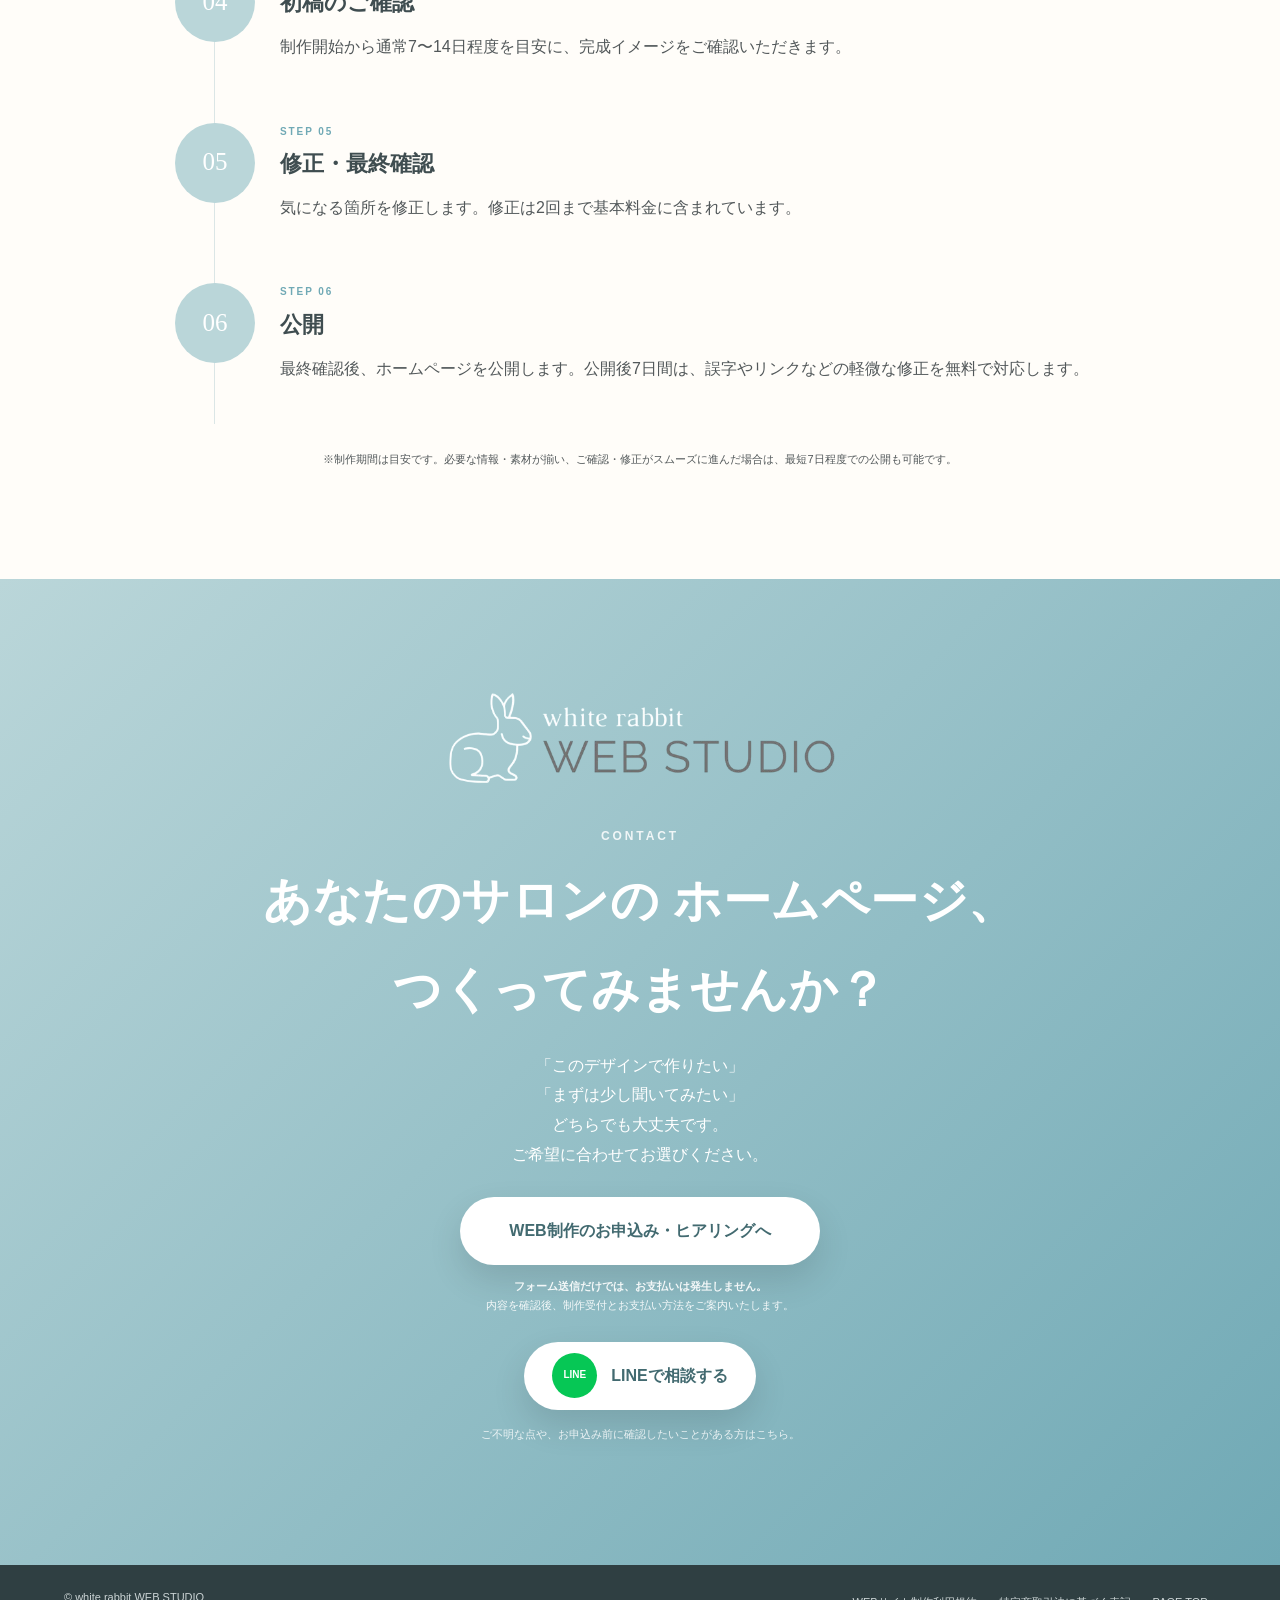
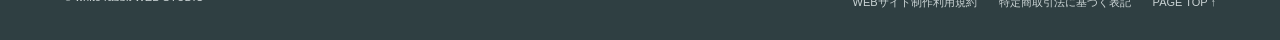
==== commit 9990ee79: "Update index.html" ====
--- a/index.html
+++ b/index.html
@@ -56,7 +56,7 @@
     <section class="section why-section" id="why">
       <div class="section-heading reveal">
   <p class="en">WHY CHOOSE US</p>
-  <h2><span class="brand-nowrap">white rabbitの</span><br class="sp-only">WEB制作が選ばれる理由</h2>
+  <h2><span class="brand-nowrap">white rabbitの</span><br>WEB制作が選ばれる理由</h2>
 </div>
       <div class="why-grid">
         <article class="why-card reveal"><span class="number">01</span><h3>個人サロンに必要なものだけを、<br class="pc-only"><br class="sp-only">シンプルに</h3><p>メニュー・料金・プロフィール・アクセス・予約方法など、個人サロンに必要な情報を1ページに。必要なものに絞ることで、39,800円（税込）という始めやすい価格を実現しています。</p></article>
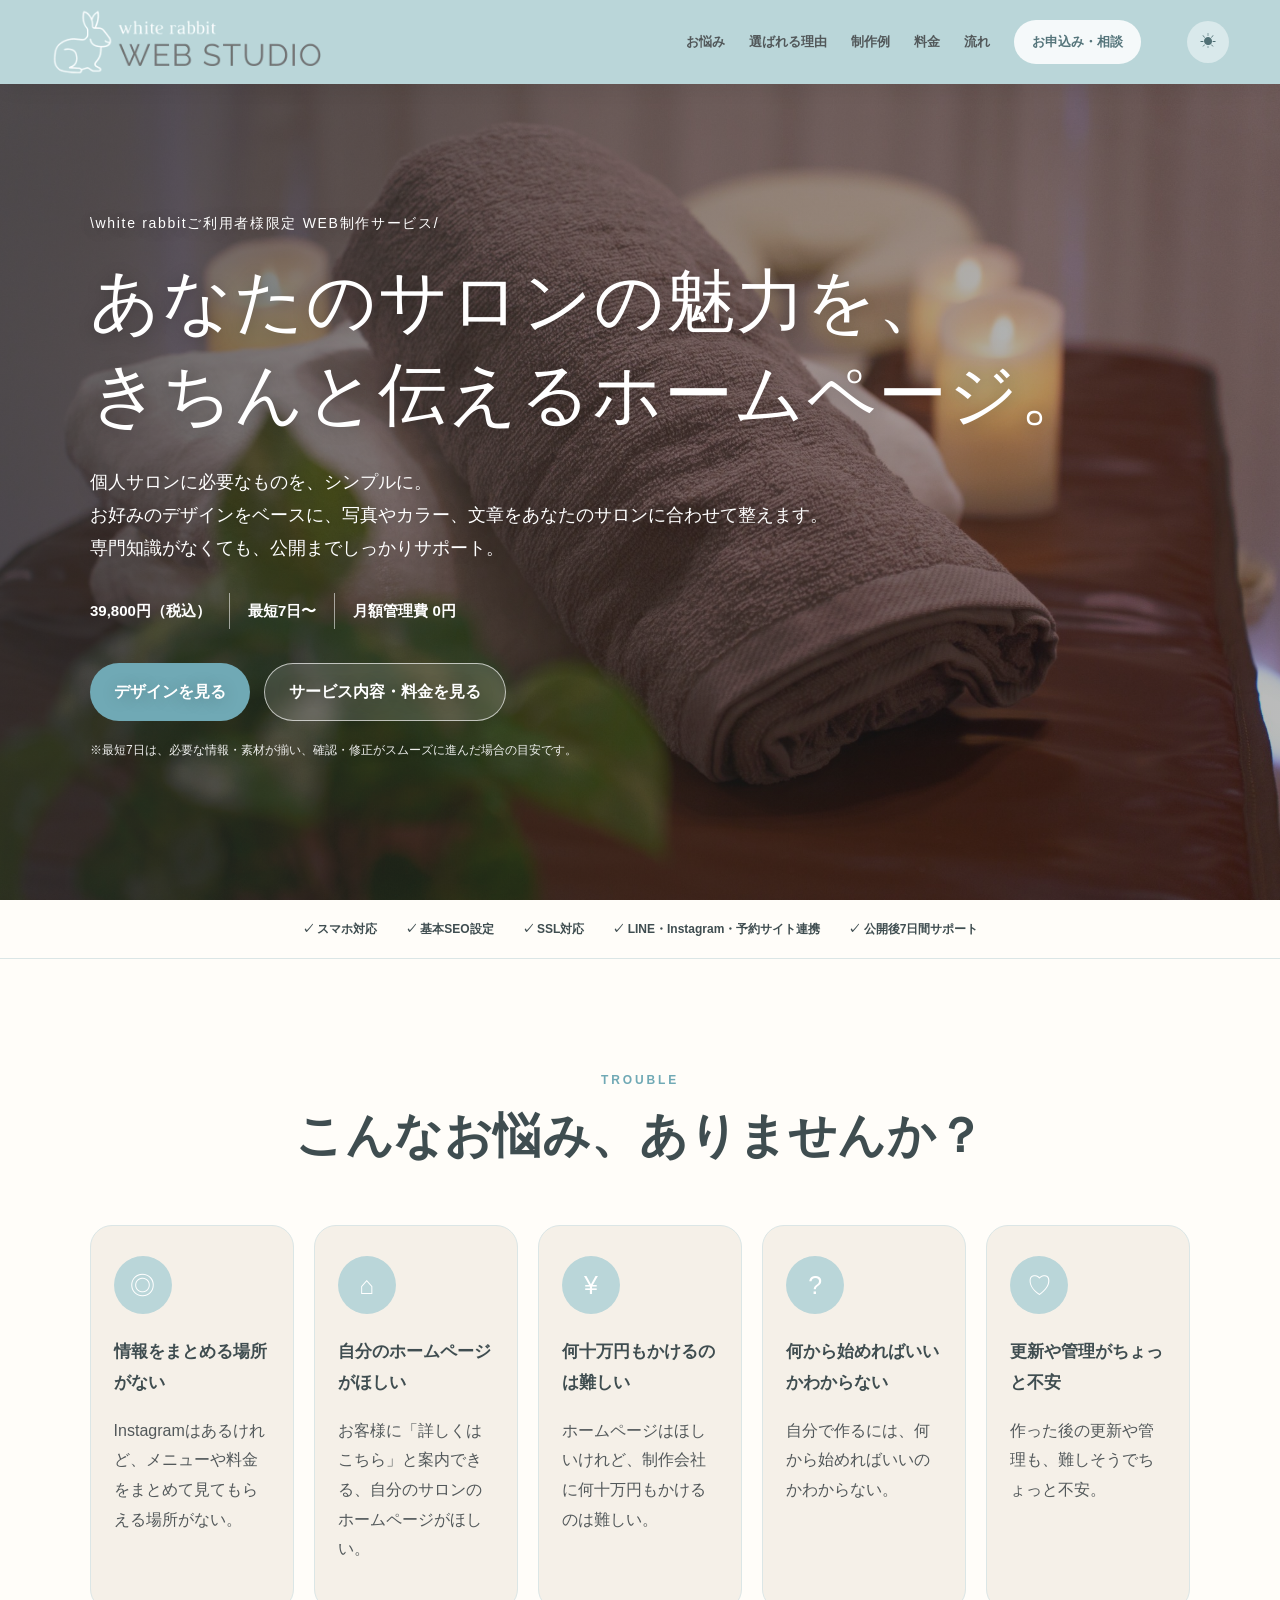
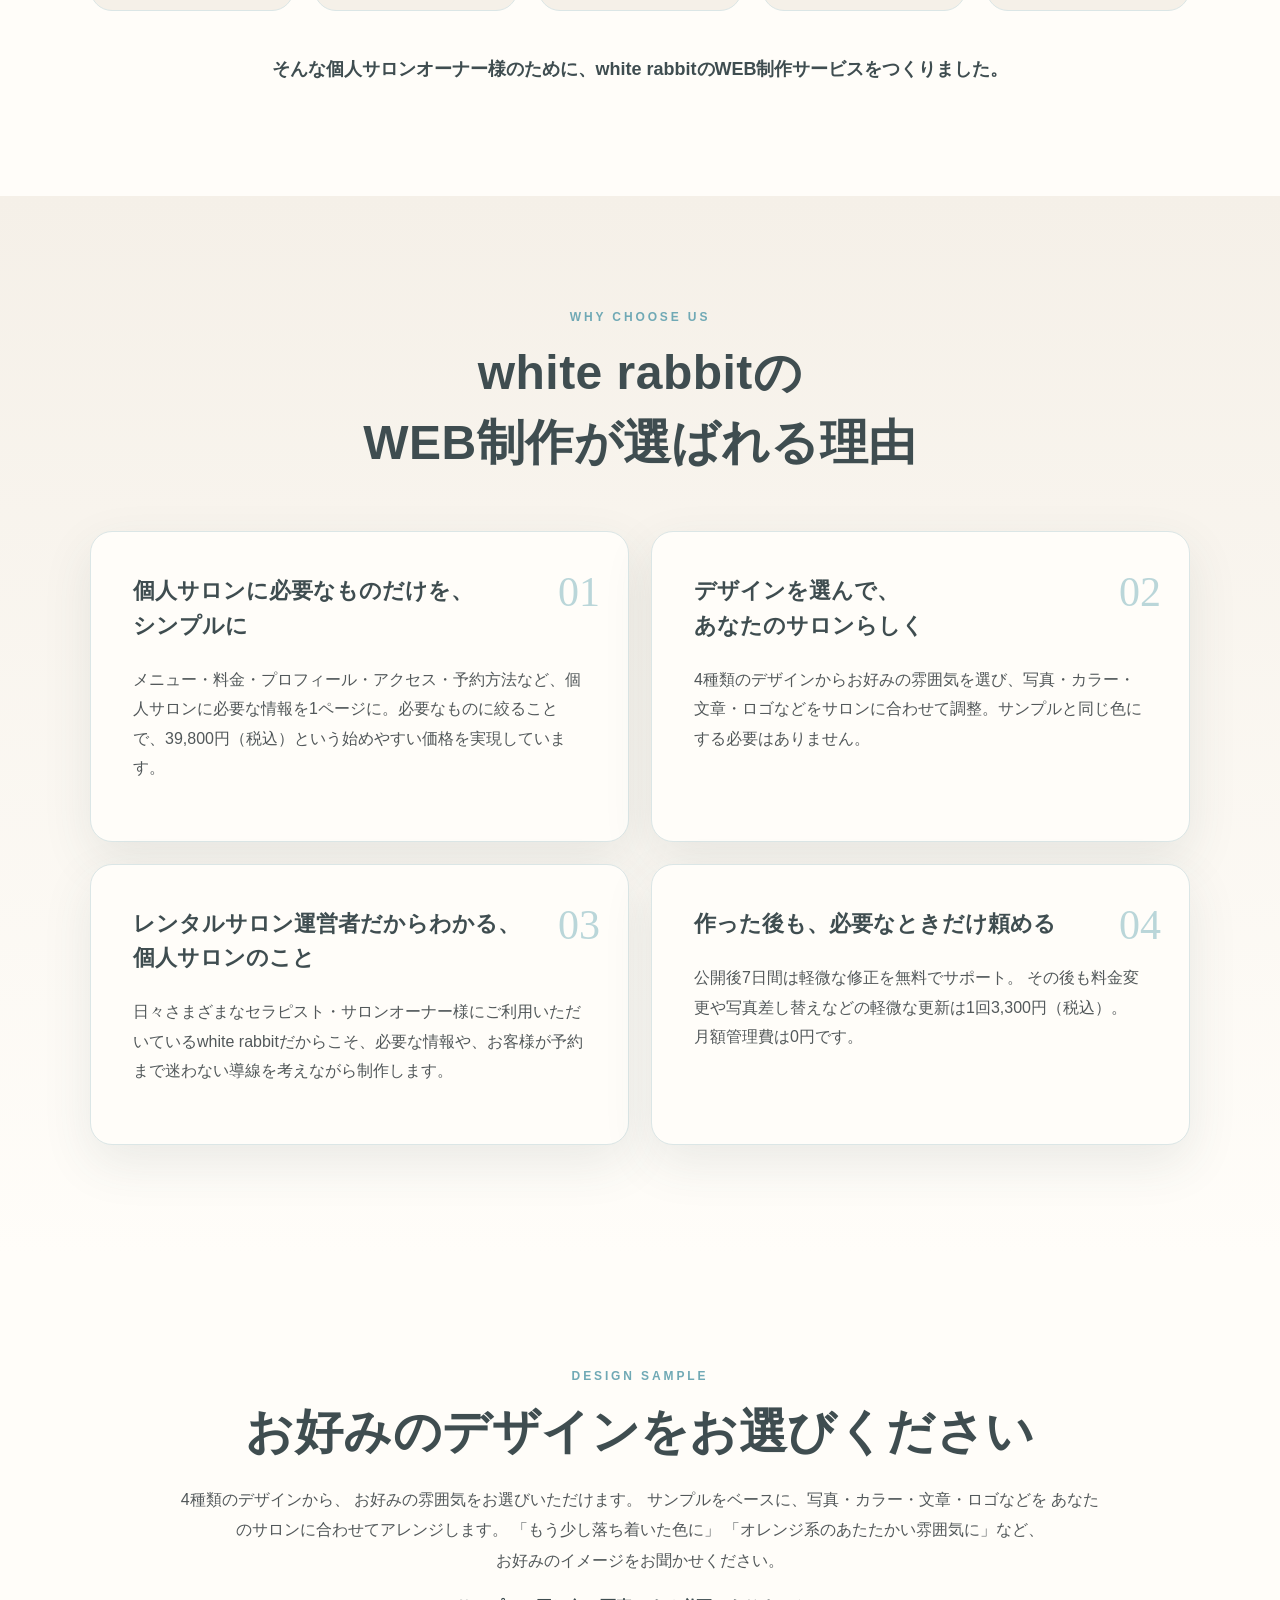
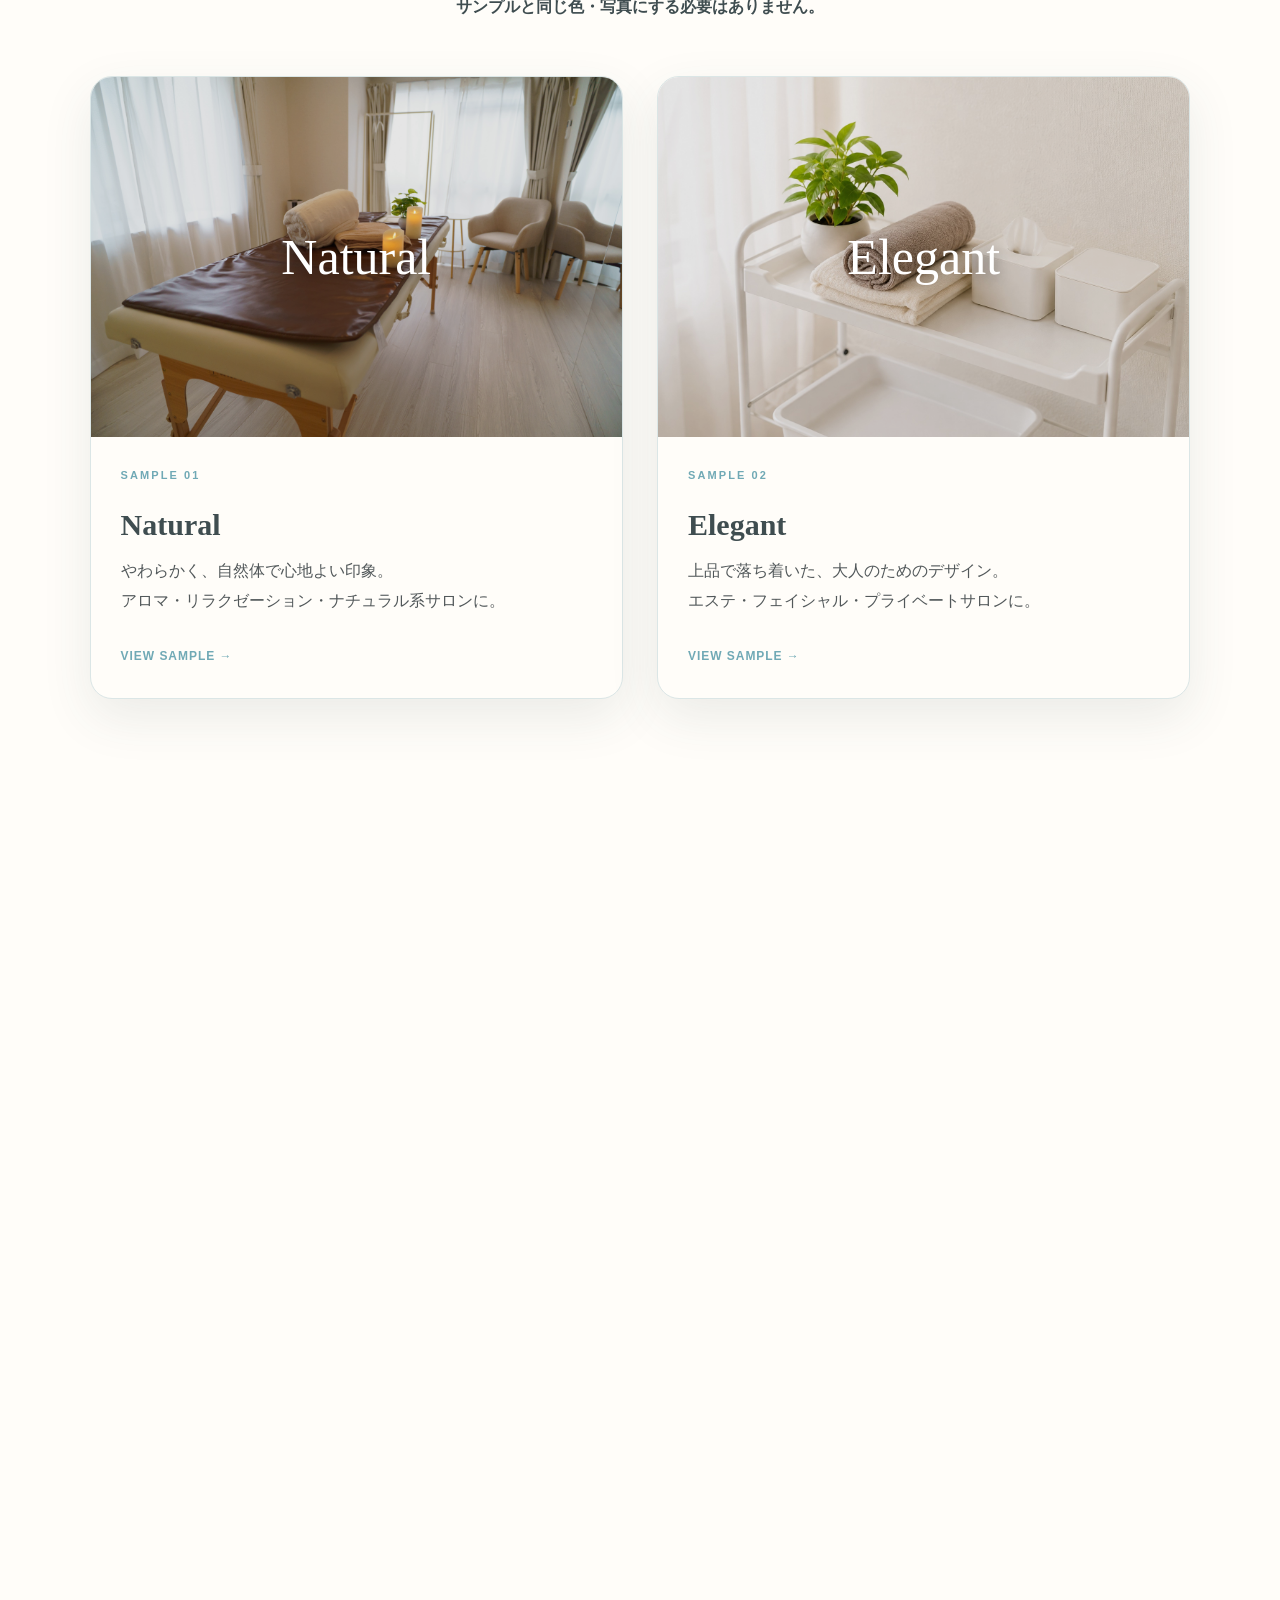
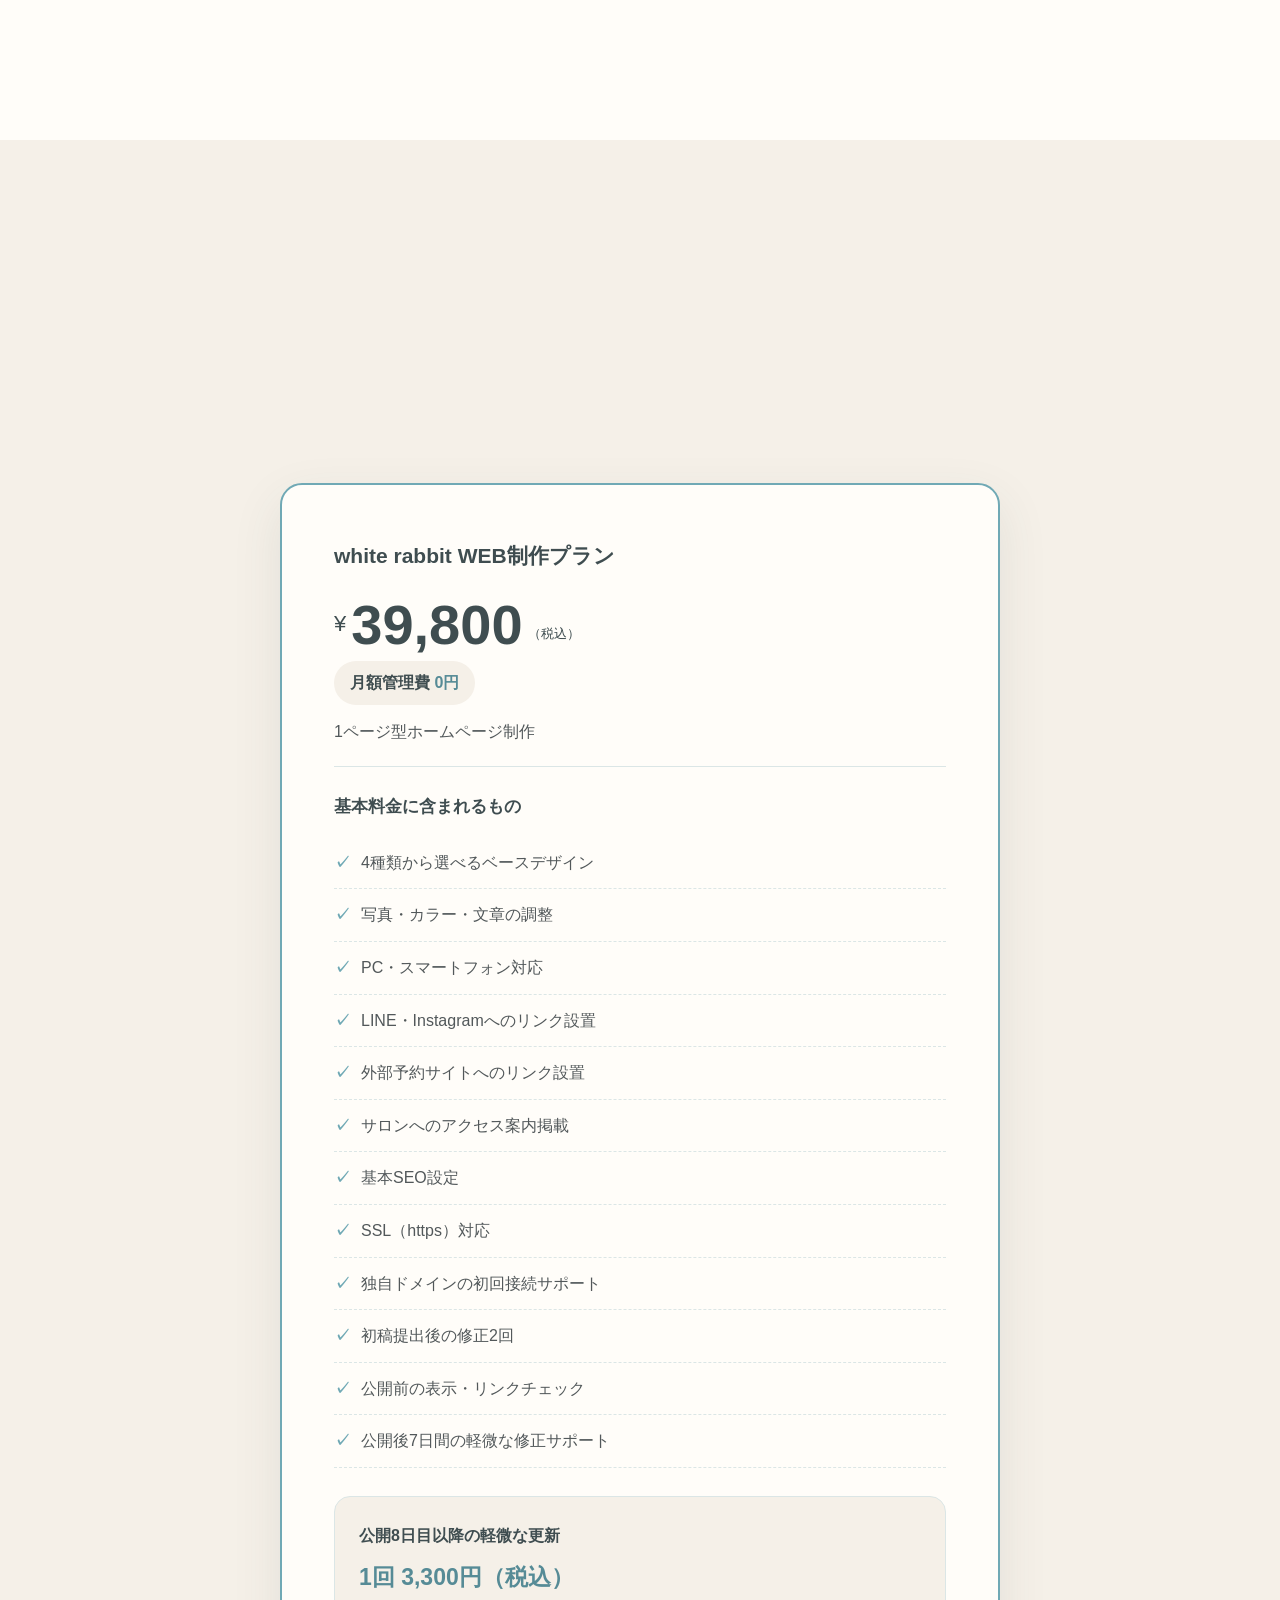
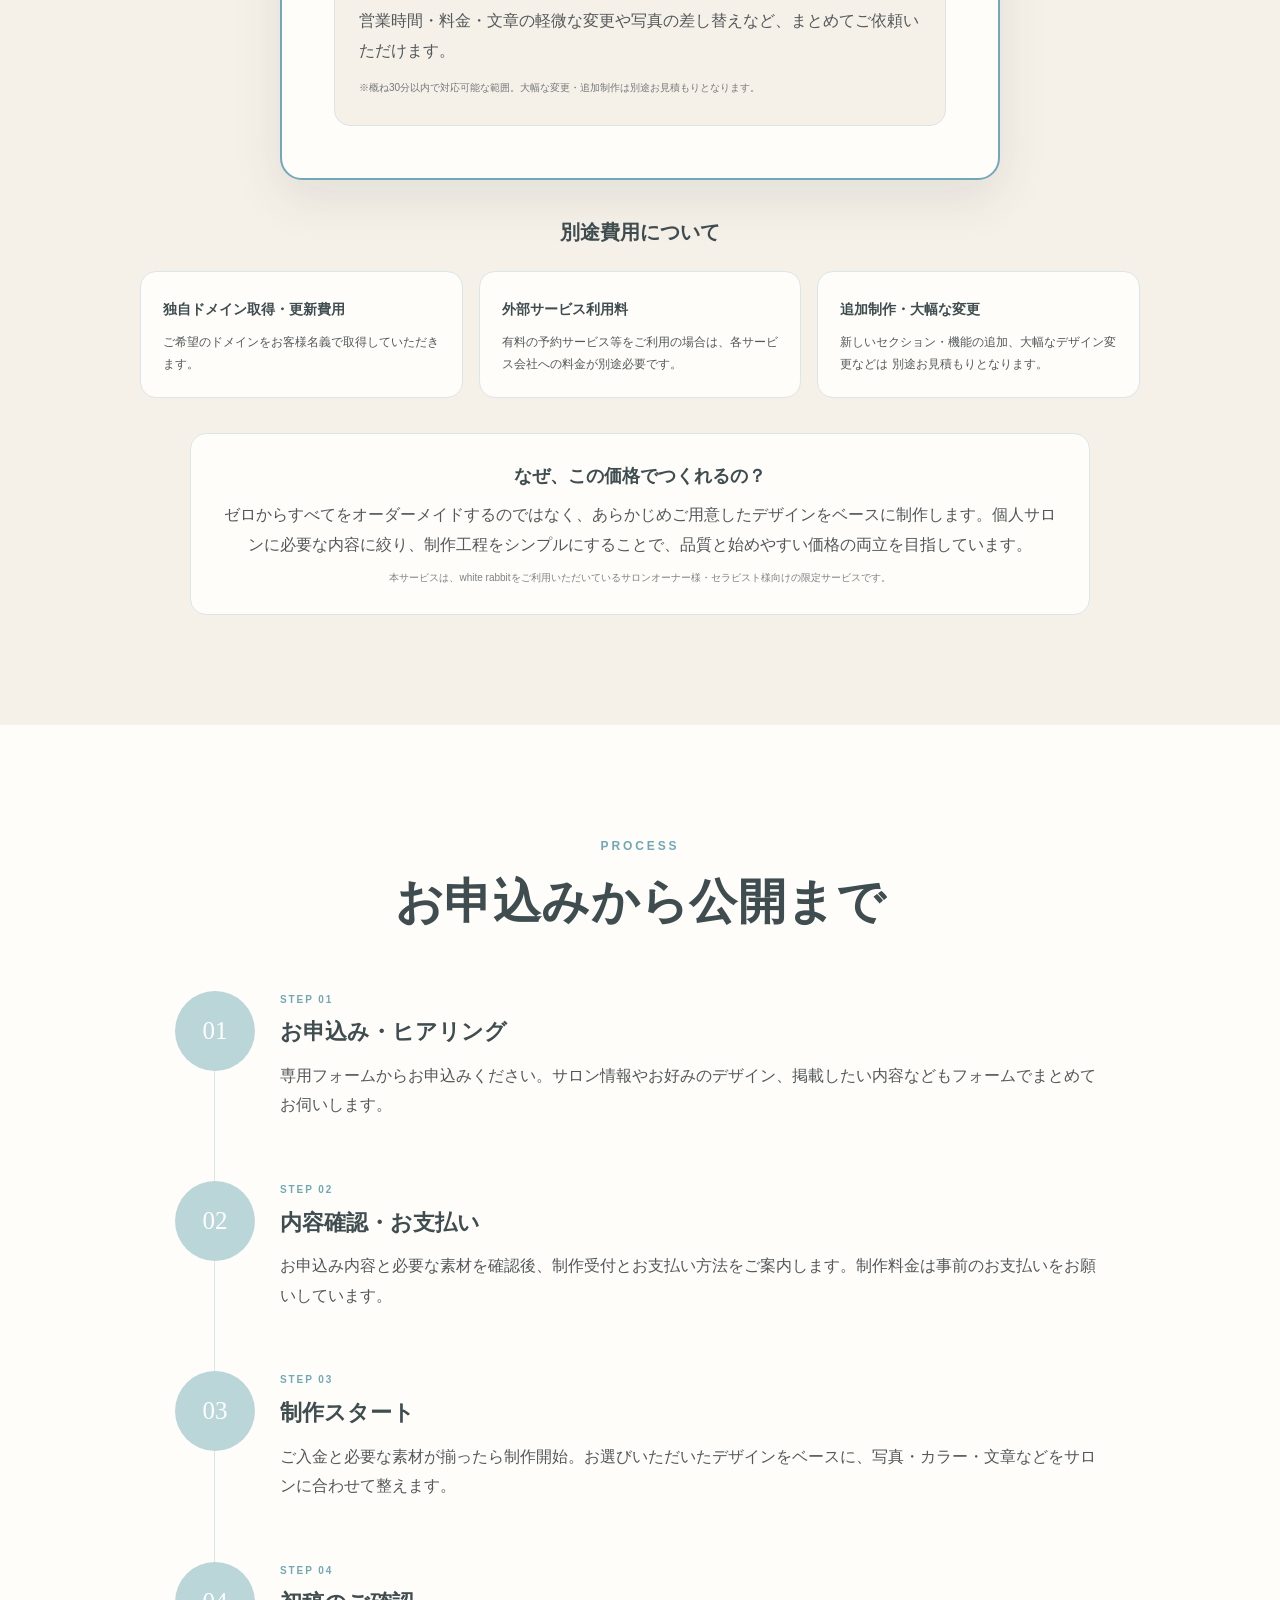
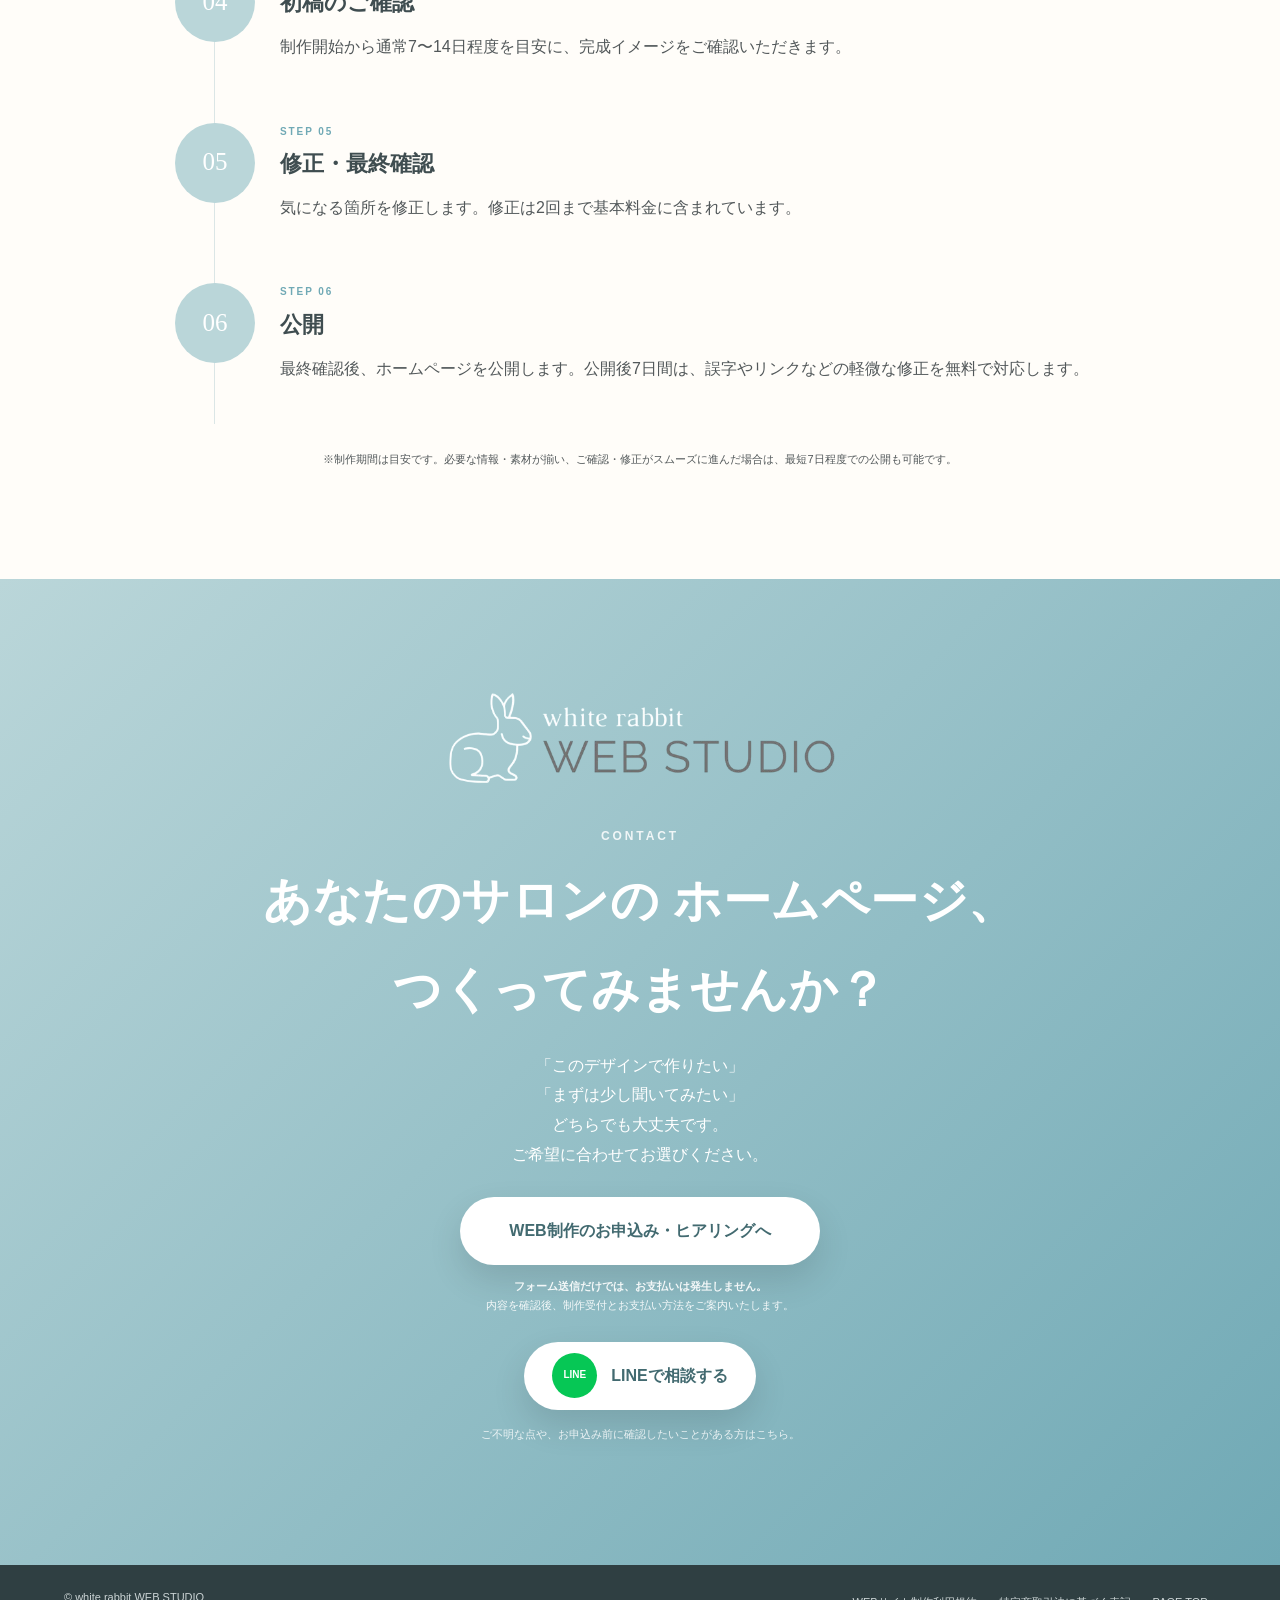
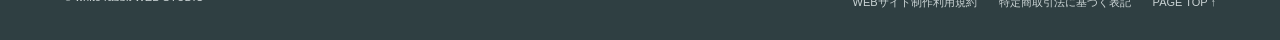
==== commit cf8f5363: "Update index.html" ====
--- a/index.html
+++ b/index.html
@@ -138,8 +138,8 @@
 どちらでも大丈夫です。<br>
 ご希望に合わせてお選びください。</p>
         <div class="contact-actions">
-          <!-- 申込フォーム完成後、href を差し替えてください -->
-          <a href="#" class="apply-button" id="applyButton">WEB制作のお申込み・ヒアリングへ</a>
+        
+          <a href="https://forms.gle/7mGyvnnvmXPjjy8n7" class="apply-button" id="applyButton">WEB制作のお申込み・ヒアリングへ</a>
           <p class="apply-note"><strong>フォーム送信だけでは、お支払いは発生しません。</strong><br>内容を確認後、制作受付とお支払い方法をご案内いたします。</p>
           <!-- LINE URL完成後、href を差し替えてください -->
           <a href="#" class="line-button" id="lineButton"><span class="line-icon">LINE</span>LINEで相談する</a>
@@ -149,7 +149,8 @@
     </section>
   </main>
 
-  <footer><p>© white rabbit WEB STUDIO</p><div class="footer-links"><a href="#" class="legal-link">WEBサイト制作利用規約</a><a href="#" class="legal-link">特定商取引法に基づく表記</a><a href="#top">PAGE TOP ↑</a></div></footer>
+  <footer><p>© white rabbit WEB STUDIO</p><div class="footer-links"><a href="/terms/">WEBサイト制作利用規約</a>
+<a href="/law/">特定商取引法に基づく表記</a><a href="#top">PAGE TOP ↑</a></div></footer>
   <script src="script.js"></script>
 </body>
 </html>
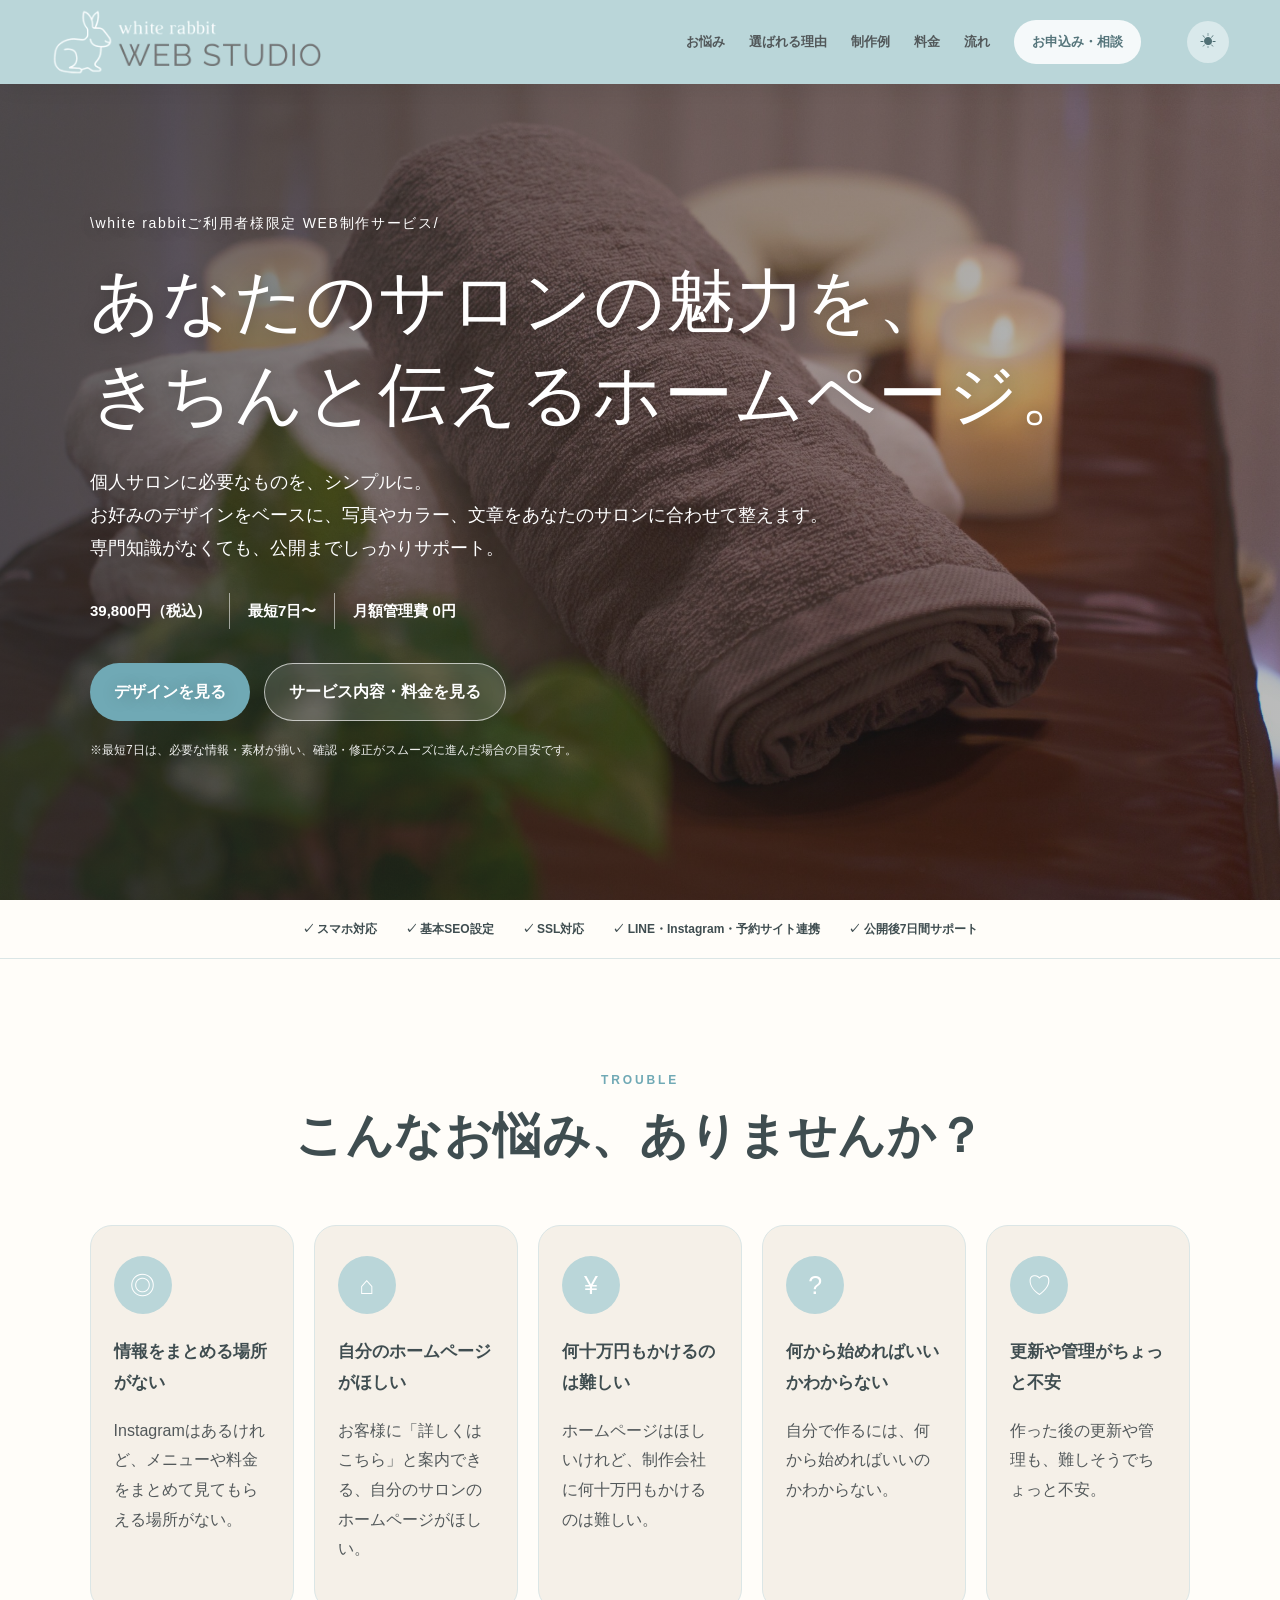
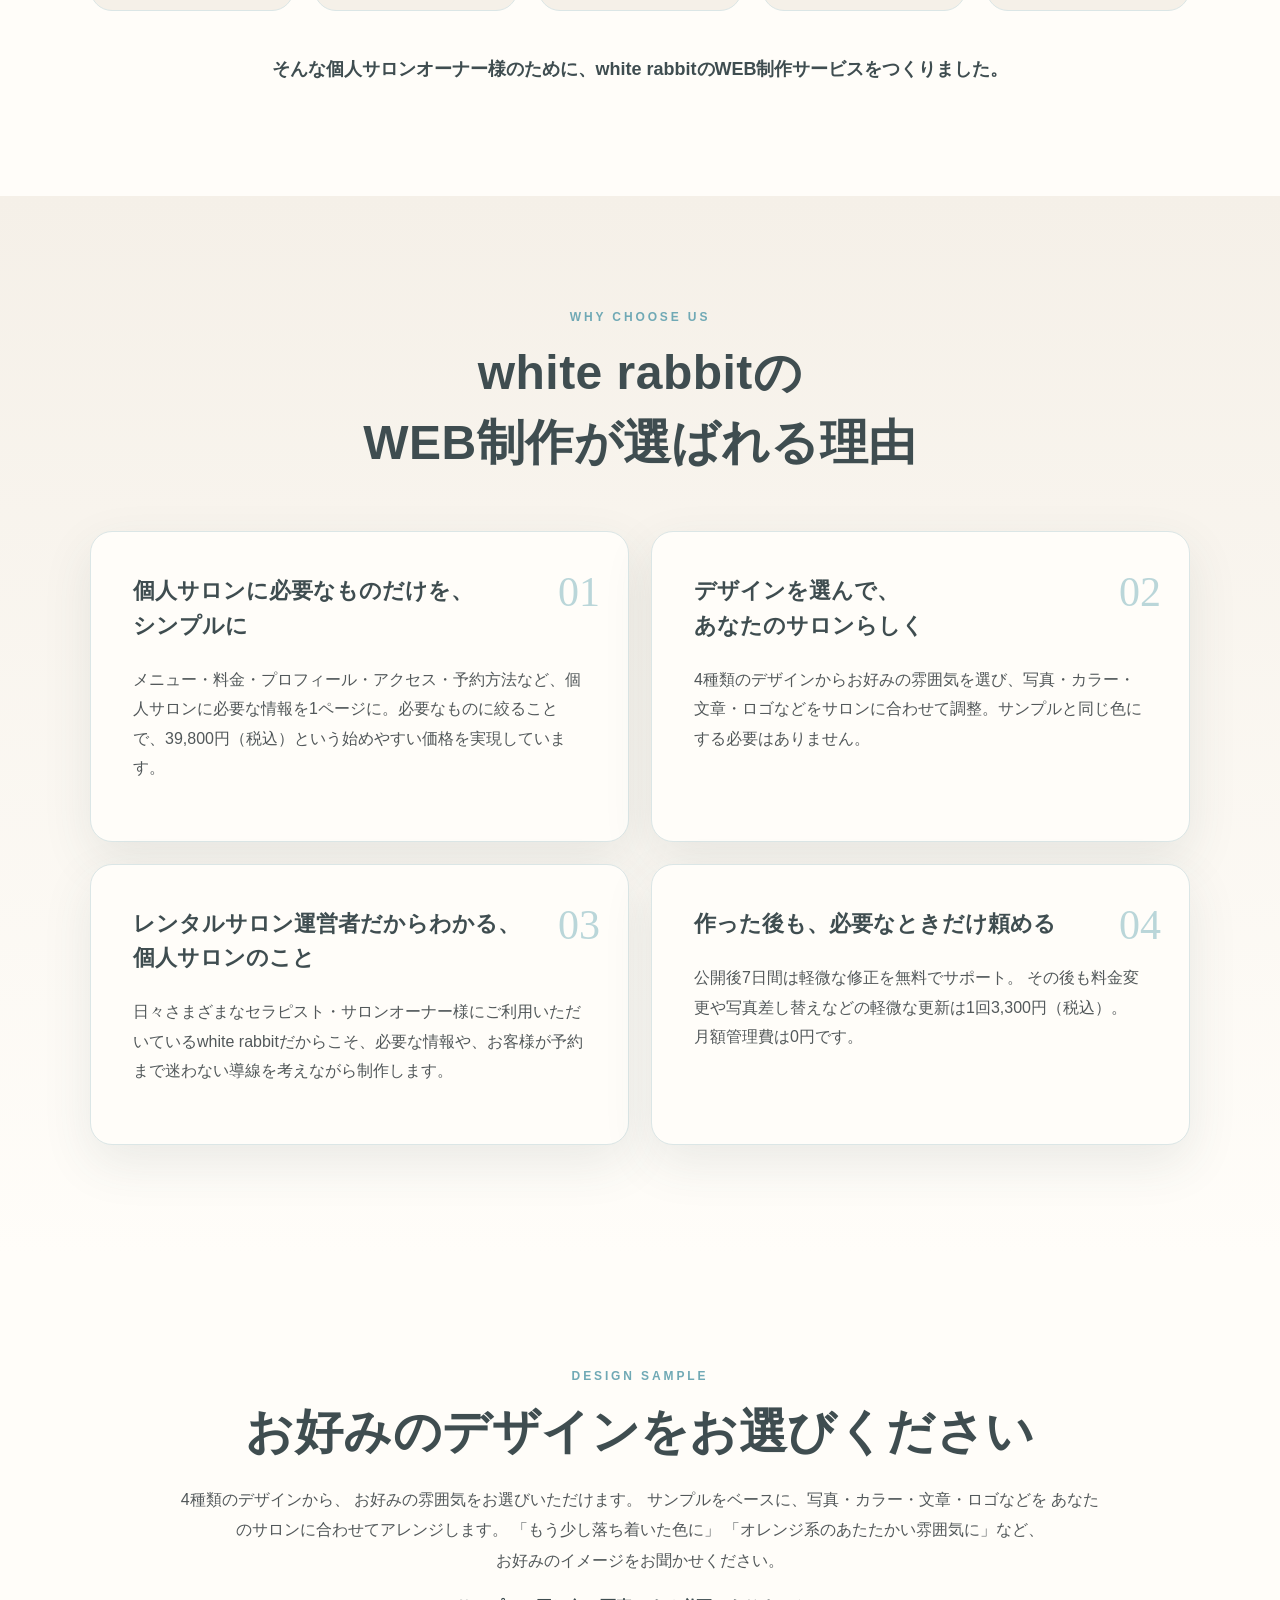
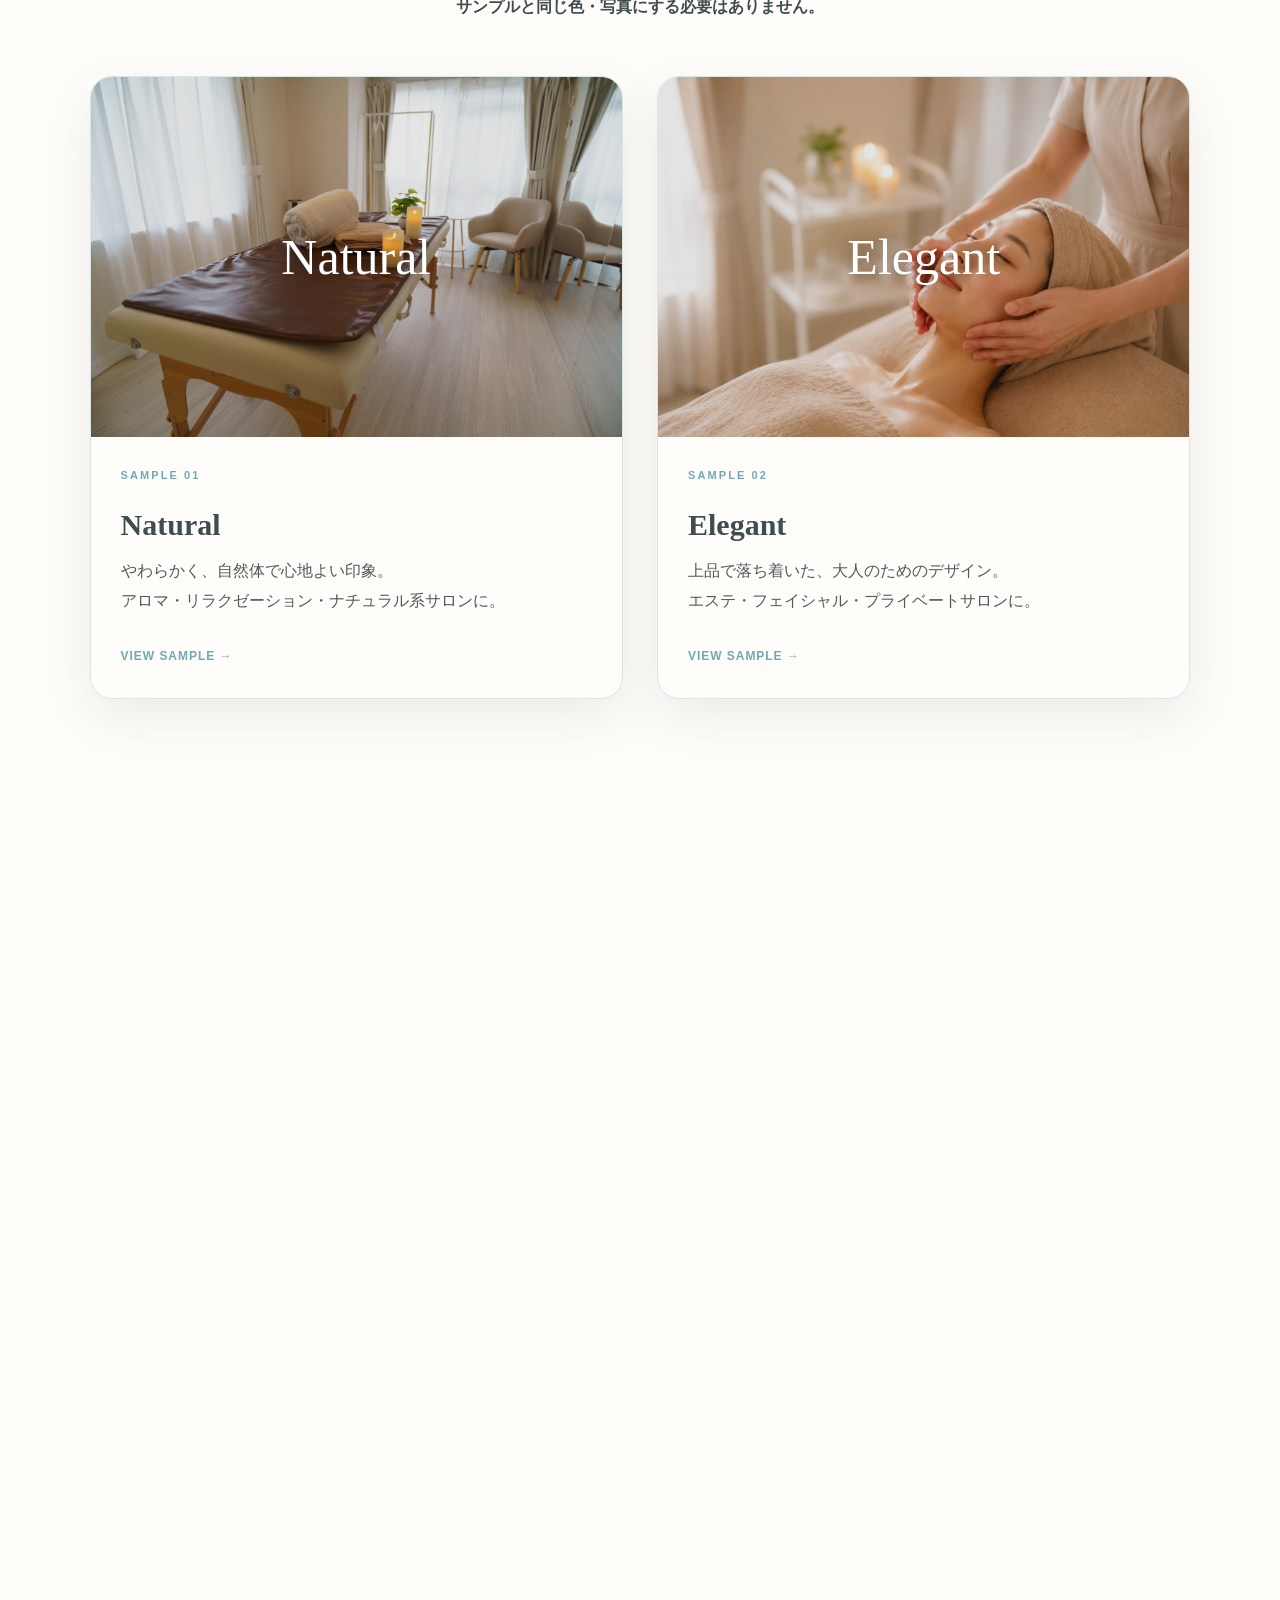
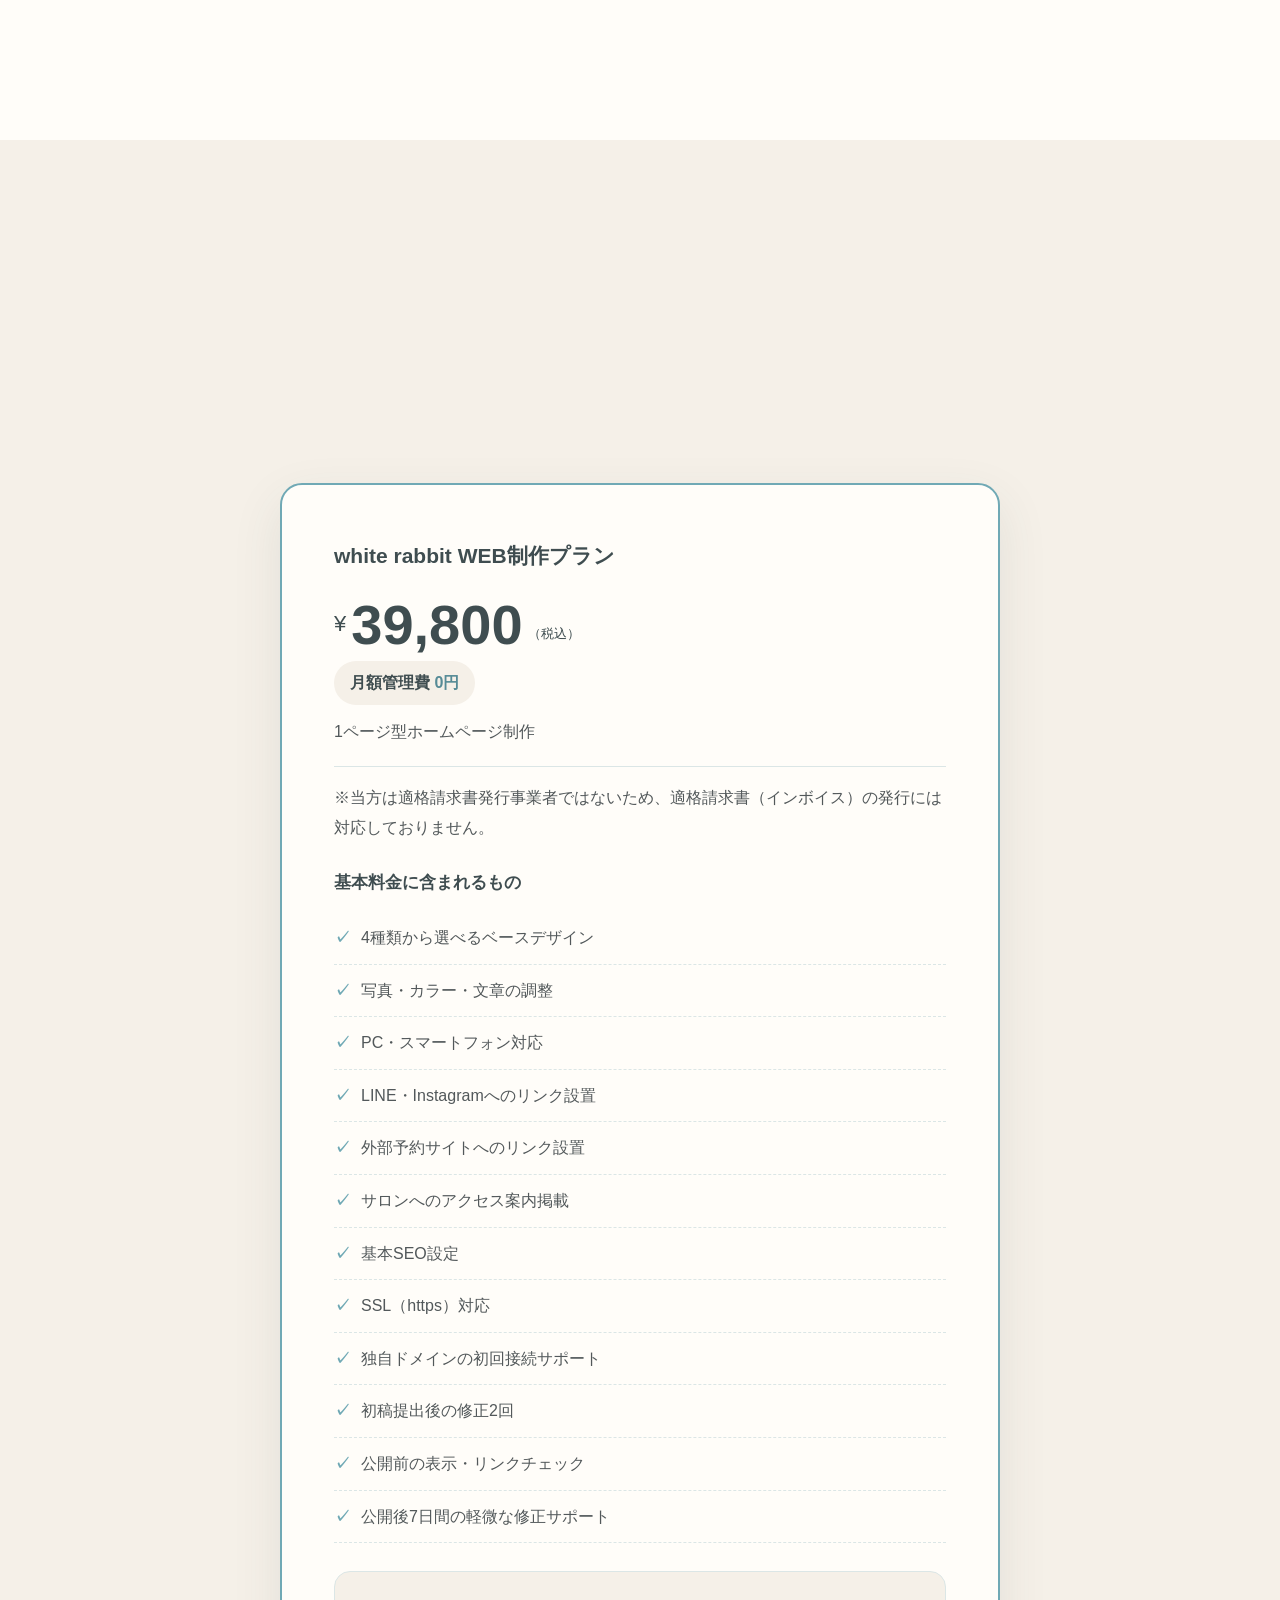
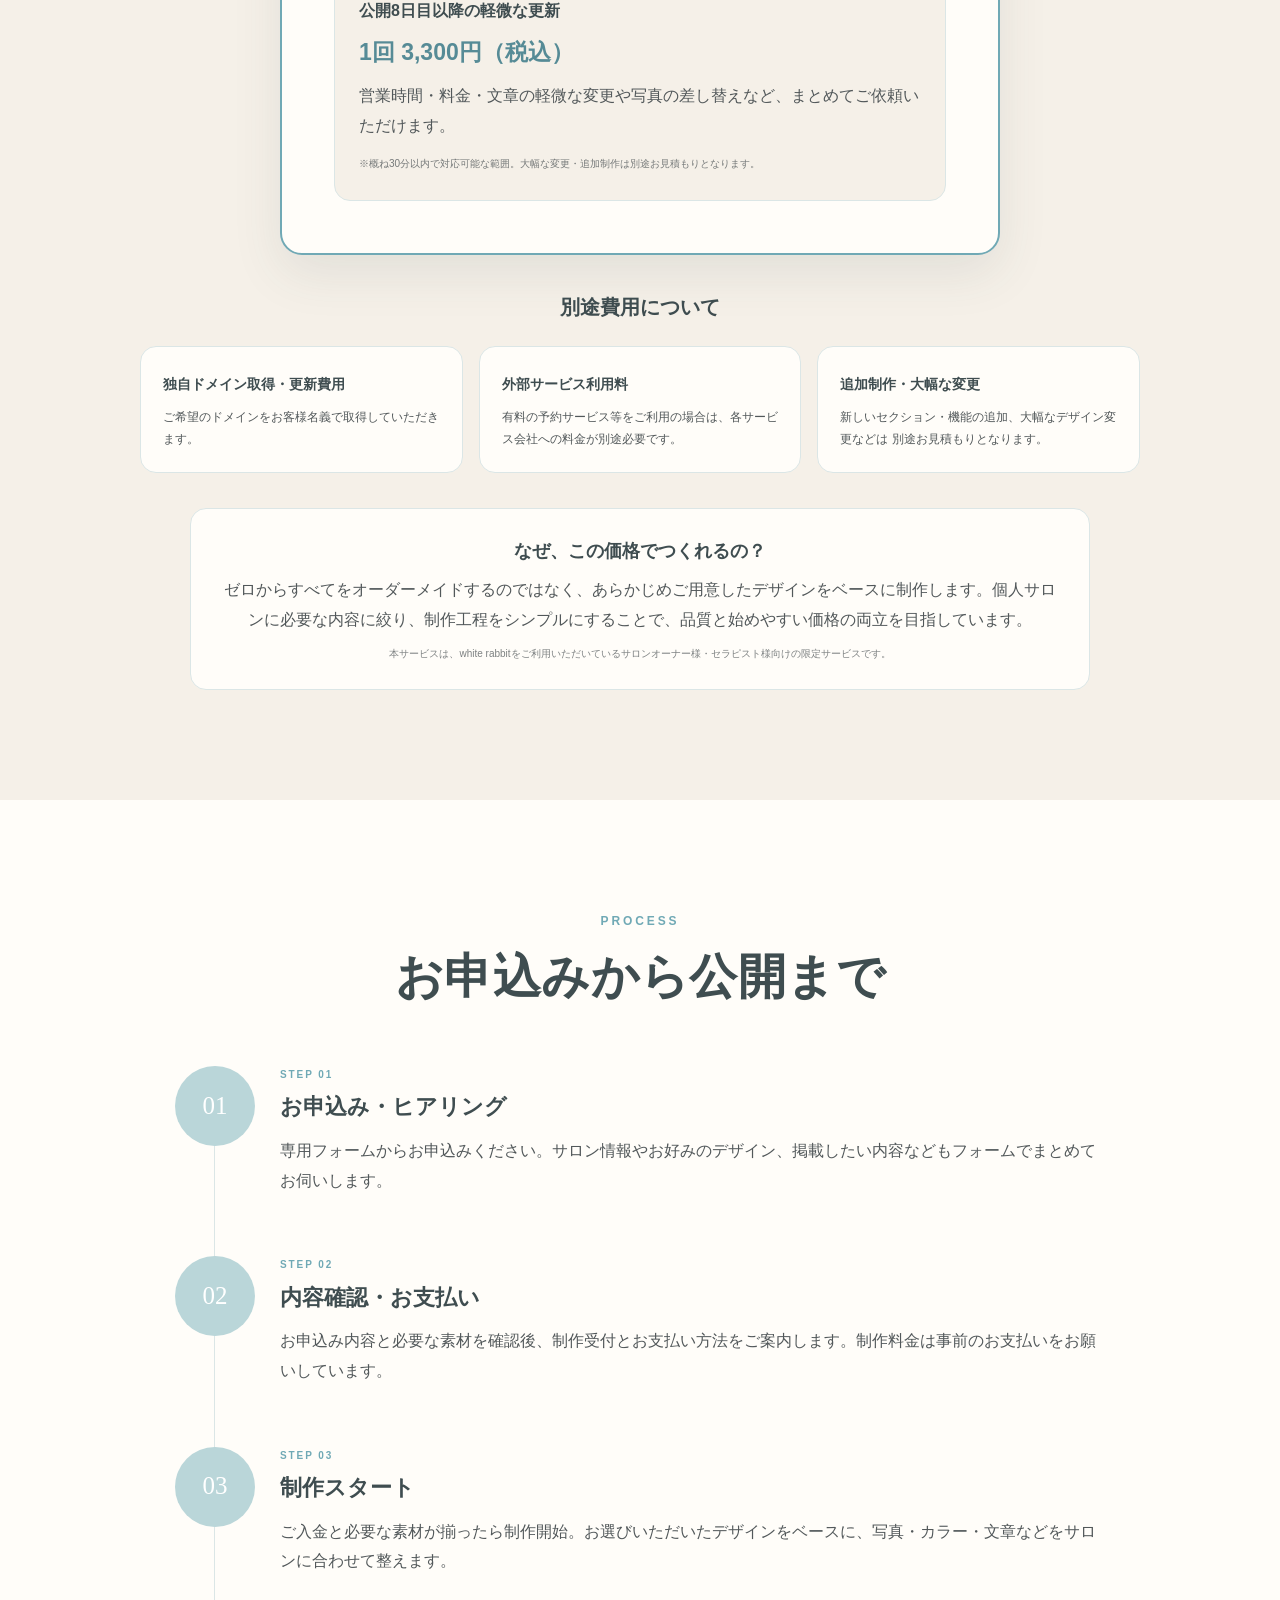
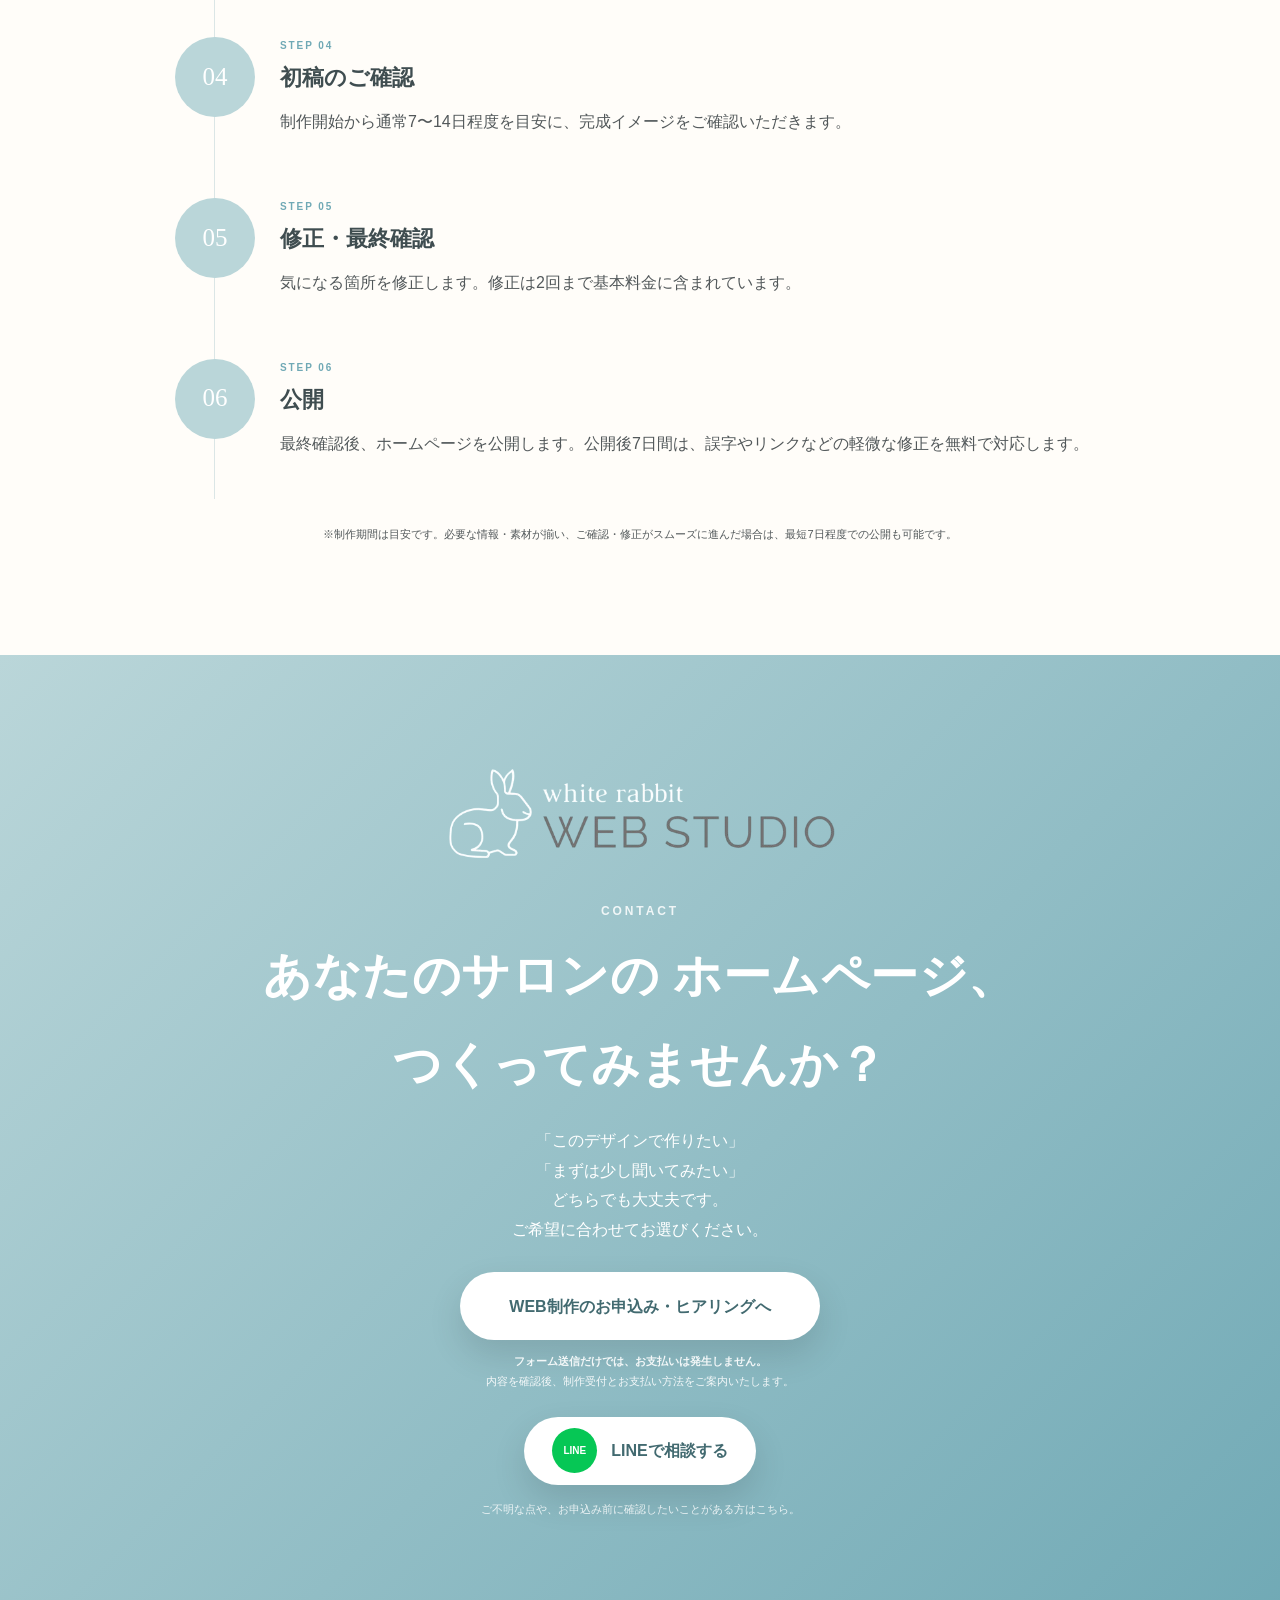
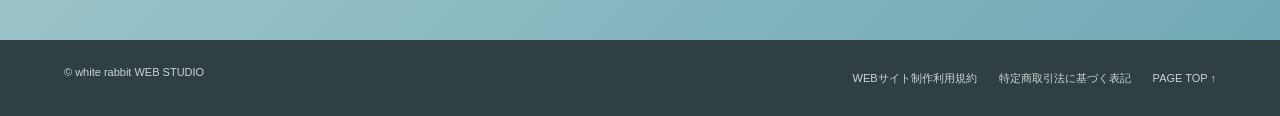
==== commit d7c119e4: "Update index.html" ====
--- a/index.html
+++ b/index.html
@@ -100,7 +100,9 @@
         <article class="price-card featured reveal">
           <p class="plan-name">white rabbit WEB制作プラン</p>
           <div class="price"><span>¥</span><strong>39,800</strong><small>（税込）</small></div>
-          <p class="monthly-zero">月額管理費 <strong>0円</strong></p><p class="initial">1ページ型ホームページ制作</p>
+          <p class="monthly-zero">月額管理費 <strong>0円</strong></p>
+<p class="initial">1ページ型ホームページ制作</p>
+<p class="invoice-note">※当方は適格請求書発行事業者ではないため、適格請求書（インボイス）の発行には対応しておりません。</p>
           <p class="included-title">基本料金に含まれるもの</p>
           <ul><li>4種類から選べるベースデザイン</li><li>写真・カラー・文章の調整</li><li>PC・スマートフォン対応</li><li>LINE・Instagramへのリンク設置</li><li>外部予約サイトへのリンク設置</li><li>サロンへのアクセス案内掲載</li><li>基本SEO設定</li><li>SSL（https）対応</li><li>独自ドメインの初回接続サポート</li><li>初稿提出後の修正2回</li><li>公開前の表示・リンクチェック</li><li>公開後7日間の軽微な修正サポート</li></ul>
           <div class="aftercare-box"><strong>公開8日目以降の軽微な更新</strong><span>1回 3,300円（税込）</span><p>営業時間・料金・文章の軽微な変更や写真の差し替えなど、まとめてご依頼いただけます。</p><small>※概ね30分以内で対応可能な範囲。大幅な変更・追加制作は別途お見積もりとなります。</small></div>
@@ -141,8 +143,8 @@
         
           <a href="https://forms.gle/7mGyvnnvmXPjjy8n7" class="apply-button" id="applyButton">WEB制作のお申込み・ヒアリングへ</a>
           <p class="apply-note"><strong>フォーム送信だけでは、お支払いは発生しません。</strong><br>内容を確認後、制作受付とお支払い方法をご案内いたします。</p>
-          <!-- LINE URL完成後、href を差し替えてください -->
-          <a href="#" class="line-button" id="lineButton"><span class="line-icon">LINE</span>LINEで相談する</a>
+          
+          <a href="https://lin.ee/NBrp2Sj" class="line-button" id="lineButton"><span class="line-icon">LINE</span>LINEで相談する</a>
           <p class="contact-note">ご不明な点や、お申込み前に確認したいことがある方はこちら。</p>
         </div>
       </div>
